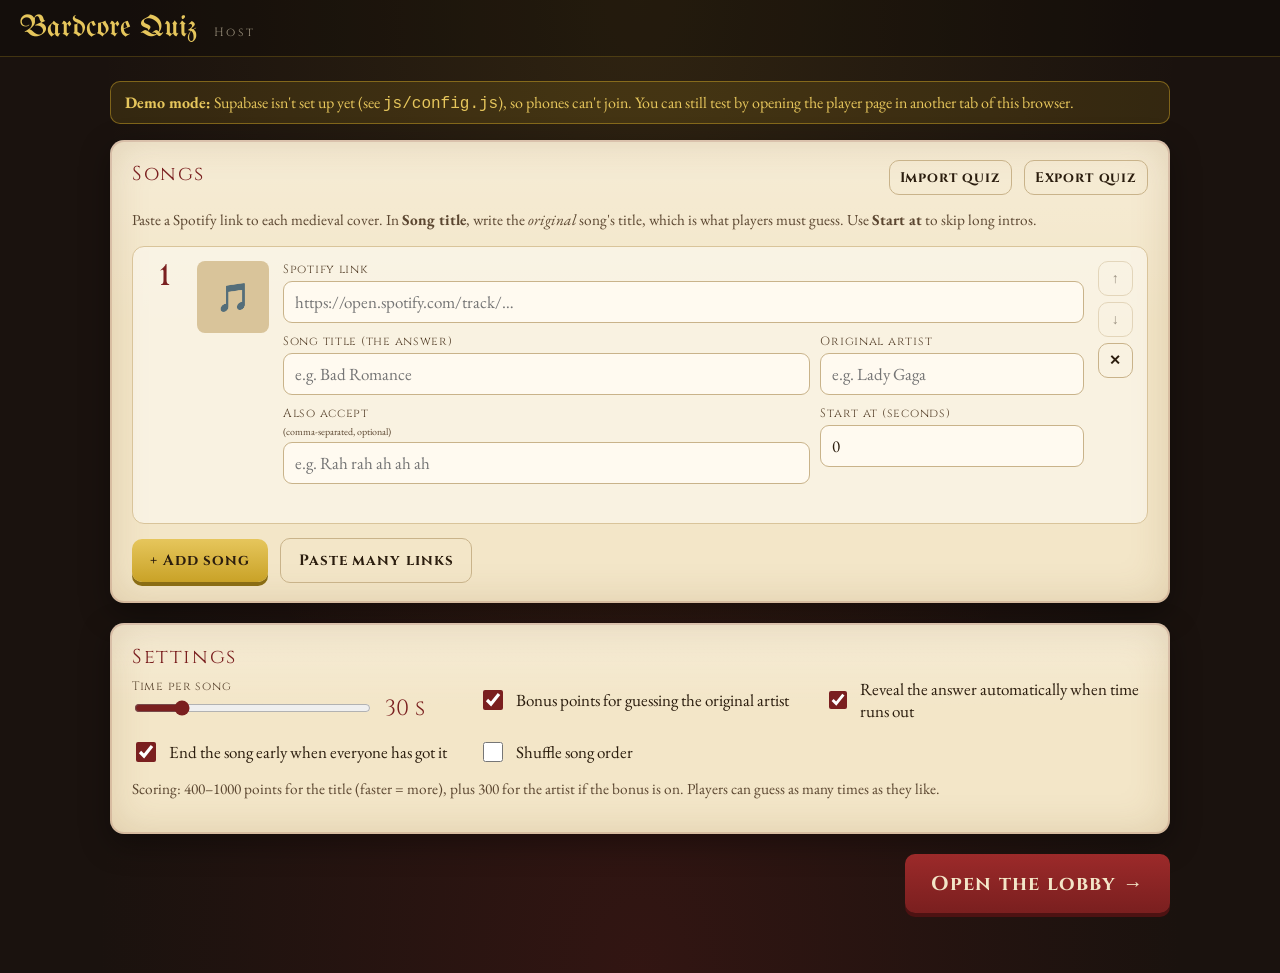
==== host.html @ a55542f0 "Bardcore Quiz: live music quiz with phone players Host screen plays Spotify embed clips, phones join" ====
<!DOCTYPE html>
<html lang="en">
<head>
  <meta charset="utf-8">
  <meta name="viewport" content="width=device-width, initial-scale=1">
  <title>Bardcore Quiz · Host</title>
  <link rel="icon" href="data:image/svg+xml,<svg xmlns='http://www.w3.org/2000/svg' viewBox='0 0 100 100'><text y='.9em' font-size='90'>🪕</text></svg>">
  <link rel="stylesheet" href="css/style.css">
</head>
<body>
  <header class="topbar">
    <div class="brand">Bardcore Quiz <small>Host</small></div>
    <div class="row" id="top-right"></div>
  </header>

  <!-- ───────── SETUP ───────── -->
  <main class="wrap" data-screen="setup">
    <div id="demo-banner" class="banner" hidden>
      <b>Demo mode:</b> Supabase isn't set up yet (see <code>js/config.js</code>), so phones can't join.
      You can still test by opening the player page in another tab of this browser.
    </div>
    <div id="resume-banner" class="banner" hidden></div>

    <section class="card">
      <div class="row spread">
        <h2>Songs</h2>
        <div class="row">
          <button class="ghost icon" id="btn-import">Import quiz</button>
          <button class="ghost icon" id="btn-export">Export quiz</button>
          <input type="file" id="file-import" accept="application/json,.json" hidden>
        </div>
      </div>
      <p class="muted small">Paste a Spotify link to each medieval cover. In <b>Song title</b>, write the <i>original</i> song's title, which is what players must guess. Use <b>Start at</b> to skip long intros.</p>
      <div class="song-list" id="song-list"></div>
      <div class="row" style="margin-top:14px">
        <button class="gold" id="btn-add">+ Add song</button>
        <button class="ghost" id="btn-bulk-toggle">Paste many links</button>
      </div>
      <div id="bulk" hidden style="margin-top:12px">
        <label>One Spotify link per line<textarea id="bulk-text" rows="5" placeholder="https://open.spotify.com/track/...&#10;https://open.spotify.com/track/..."></textarea></label>
        <div class="row" style="margin-top:8px"><button class="gold" id="btn-bulk-add">Add these links</button></div>
      </div>
    </section>

    <section class="card">
      <h2>Settings</h2>
      <div class="settings-grid">
        <div>
          <label for="set-duration">Time per song</label>
          <div class="row" style="flex-wrap:nowrap">
            <input type="range" id="set-duration" min="10" max="120" step="5">
            <span class="duration-val" id="duration-val"></span>
          </div>
        </div>
        <label class="check"><input type="checkbox" id="set-artist"> Bonus points for guessing the original artist</label>
        <label class="check"><input type="checkbox" id="set-autoreveal"> Reveal the answer automatically when time runs out</label>
        <label class="check"><input type="checkbox" id="set-early"> End the song early when everyone has got it</label>
        <label class="check"><input type="checkbox" id="set-shuffle"> Shuffle song order</label>
      </div>
      <p class="muted small" style="margin-top:14px">Scoring: 400–1000 points for the title (faster = more), plus 300 for the artist if the bonus is on. Players can guess as many times as they like.</p>
    </section>

    <div id="setup-errors" class="banner warn" hidden></div>
    <div class="row" style="justify-content:flex-end">
      <button class="primary big" id="btn-open-lobby">Open the lobby →</button>
    </div>
  </main>

  <!-- ───────── LOBBY ───────── -->
  <main class="wrap" data-screen="lobby" hidden>
    <div class="lobby">
      <div>
        <div class="join-how">On your phone, go to<br><span class="join-url" id="join-url"></span><br>and enter the code</div>
        <div class="room-code" id="room-code">····</div>
        <div class="row" style="margin-top:22px">
          <span class="caps" id="player-count">Waiting for players…</span>
        </div>
        <div class="players" id="lobby-players"></div>
        <p class="muted small" id="kick-hint" hidden>Click a name to remove that player.</p>
      </div>
      <div class="center"><div class="qr" id="qr"></div></div>
    </div>
    <div class="row" style="justify-content:space-between;margin-top:30px">
      <button class="ghost" id="btn-back-setup">← Back to setup</button>
      <button class="primary big" id="btn-start">Start the quiz ⚔</button>
    </div>
  </main>

  <!-- ───────── QUESTION ───────── -->
  <main class="wrap stage" data-screen="question" hidden>
    <div class="q-label" id="q-label">SONG 1 OF 10</div>
    <div class="q-title">Name that tune!</div>
    <div class="timer" id="timer">30</div>
    <div class="bar"><div id="timer-bar"></div></div>
    <div class="answered" id="answered">0 of 0 have it</div>
    <div class="players" id="q-players" style="justify-content:center"></div>
    <div class="player-box" id="player-box">
      <div class="cover"><span><span class="eq"><i></i><i></i><i></i><i></i></span>Mystery song</span></div>
      <div id="spotify-embed"></div>
    </div>
    <div id="play-hint" class="banner warn" style="max-width:560px;margin:12px auto 0" hidden>
      Your browser blocked autoplay. Press ▶ in the Spotify player once, and it'll work from then on.
    </div>
    <div class="controls">
      <button class="ghost" id="btn-replay">↺ Replay clip</button>
      <button class="ghost" id="btn-pause">❚❚ Pause music</button>
      <button class="ghost" id="btn-plus">+10 s</button>
      <button class="ghost" id="btn-peek">Show player</button>
      <button class="gold big" id="btn-reveal">Reveal answer →</button>
    </div>
  </main>

  <!-- ───────── REVEAL ───────── -->
  <main class="wrap" data-screen="reveal" hidden>
    <div class="reveal-head">
      <img id="rv-thumb" alt="" hidden>
      <div class="center">
        <div class="it-was">IT WAS…</div>
        <div class="answer-title" id="rv-title"></div>
        <div class="answer-artist" id="rv-artist"></div>
        <div class="cover-line" id="rv-cover"></div>
      </div>
    </div>
    <div class="grid-2">
      <section class="card">
        <h2>This round</h2>
        <ul class="list" id="rv-round"></ul>
      </section>
      <section class="card">
        <h2>Leaderboard</h2>
        <ul class="list" id="rv-board"></ul>
      </section>
    </div>
    <div class="row" style="justify-content:space-between">
      <button class="ghost" id="btn-pause-2">❚❚ Pause music</button>
      <button class="primary big" id="btn-next">Next song →</button>
    </div>
  </main>

  <!-- ───────── FINAL ───────── -->
  <main class="wrap center" data-screen="final" hidden>
    <div class="q-title" style="margin-top:10px">Hail the champions!</div>
    <div class="podium" id="podium"></div>
    <section class="card" style="max-width:640px;margin:0 auto 20px;text-align:left">
      <h2>Final standings</h2>
      <ul class="list" id="final-board"></ul>
    </section>
    <button class="ghost" id="btn-new-game">New game</button>
  </main>

  <script type="module" src="js/host.js"></script>
</body>
</html>
---- css/style.css ----
@import url('https://fonts.googleapis.com/css2?family=UnifrakturMaguntia&family=Cinzel:wght@500;700&family=EB+Garamond:ital,wght@0,400;0,600;1,400&display=swap');

:root {
  --night: #1a120e;
  --night-2: #261a14;
  --parchment: #f3e6c8;
  --parchment-2: #e8d6ad;
  --ink: #2b1d0e;
  --ink-soft: #5b4630;
  --wine: #7a1f1f;
  --wine-2: #9c2a2a;
  --gold: #c9a227;
  --gold-soft: #e6c65c;
  --moss: #3f6b3a;
  --moss-2: #4f8a48;
  --ember: #d9682b;
  --radius: 14px;
  --shadow: 0 10px 30px rgba(0, 0, 0, .35);
  --blackletter: 'UnifrakturMaguntia', 'Cinzel', serif;
  --caps: 'Cinzel', Georgia, serif;
  --body: 'EB Garamond', Georgia, serif;
}

* { box-sizing: border-box; }
html, body { margin: 0; }
body {
  font-family: var(--body);
  font-size: 18px;
  color: var(--parchment);
  background:
    radial-gradient(ellipse at top, rgba(201, 162, 39, .12), transparent 60%),
    radial-gradient(ellipse at bottom, rgba(122, 31, 31, .25), transparent 60%),
    var(--night);
  min-height: 100vh;
  min-height: 100dvh;
}
[hidden] { display: none !important; }

h1, h2, h3 { margin: 0 0 .4em; font-weight: 400; }
.blackletter { font-family: var(--blackletter); letter-spacing: .5px; }
.caps { font-family: var(--caps); letter-spacing: .08em; text-transform: uppercase; }
.muted { opacity: .7; }
.small { font-size: .85em; }
.center { text-align: center; }
a { color: var(--gold-soft); }

/* ── Layout ───────────────────────────────── */
.wrap { max-width: 1100px; margin: 0 auto; padding: 24px 20px 60px; }
.narrow-wrap { max-width: 480px; margin: 0 auto; padding: 20px 16px 40px; }
.row { display: flex; gap: 12px; align-items: center; flex-wrap: wrap; }
.spread { justify-content: space-between; }
.grid-2 { display: grid; grid-template-columns: 1fr 1fr; gap: 20px; }
@media (max-width: 800px) { .grid-2 { grid-template-columns: 1fr; } }

.topbar {
  display: flex; align-items: center; justify-content: space-between; gap: 16px;
  padding: 12px 20px; border-bottom: 1px solid rgba(201, 162, 39, .25);
  background: rgba(0, 0, 0, .25);
}
.brand { font-family: var(--blackletter); font-size: 30px; color: var(--gold-soft); }
.brand small { font-family: var(--caps); font-size: 12px; letter-spacing: .2em; color: var(--parchment); opacity: .6; margin-left: 8px; }

/* ── Cards (parchment) ───────────────────── */
.card {
  background:
    linear-gradient(180deg, rgba(255, 255, 255, .25), transparent 40%),
    var(--parchment);
  color: var(--ink);
  border-radius: var(--radius);
  padding: 20px 22px;
  box-shadow: var(--shadow), inset 0 0 0 2px rgba(122, 31, 31, .15), inset 0 0 40px rgba(122, 80, 20, .18);
  margin-bottom: 20px;
}
.card h2 { font-family: var(--caps); font-size: 20px; letter-spacing: .08em; color: var(--wine); }
.card .muted { color: var(--ink-soft); opacity: 1; }

.banner {
  background: rgba(201, 162, 39, .15); border: 1px solid rgba(201, 162, 39, .5);
  color: var(--gold-soft); padding: 10px 14px; border-radius: 10px; margin-bottom: 16px; font-size: 16px;
}
.banner.warn { background: rgba(217, 104, 43, .15); border-color: var(--ember); color: #ffc9a6; }
.card .banner { color: var(--ink); background: rgba(201, 162, 39, .2); }

/* ── Forms ────────────────────────────────── */
label { display: flex; flex-direction: column; gap: 4px; font-family: var(--caps); font-size: 12px; letter-spacing: .06em; color: var(--ink-soft); }
label small { font-family: var(--body); text-transform: none; letter-spacing: 0; }
input, textarea, select {
  font-family: var(--body); font-size: 17px; color: var(--ink);
  background: #fffaf0; border: 1.5px solid #c9b38a; border-radius: 9px; padding: 9px 11px; width: 100%;
}
input:focus, textarea:focus { outline: none; border-color: var(--wine); box-shadow: 0 0 0 3px rgba(122, 31, 31, .15); }
input.bad { border-color: var(--ember); background: #fff1e6; }
input[type=checkbox] { width: 20px; height: 20px; accent-color: var(--wine); }
input[type=range] { padding: 0; accent-color: var(--wine); background: none; border: 0; }
.check { flex-direction: row; align-items: center; gap: 10px; font-family: var(--body); font-size: 17px; letter-spacing: 0; color: var(--ink); text-transform: none; cursor: pointer; }

/* ── Buttons ─────────────────────────────── */
button, .btn {
  font-family: var(--caps); font-weight: 700; letter-spacing: .06em; font-size: 15px;
  border: 0; border-radius: 10px; padding: 11px 18px; cursor: pointer;
  background: var(--parchment-2); color: var(--ink); text-decoration: none; display: inline-flex; align-items: center; gap: 8px; justify-content: center;
  transition: transform .08s ease, filter .15s ease;
}
button:hover:not(:disabled), .btn:hover { filter: brightness(1.06); }
button:active:not(:disabled) { transform: translateY(1px); }
button:disabled { opacity: .45; cursor: not-allowed; }
.primary { background: linear-gradient(180deg, var(--wine-2), var(--wine)); color: var(--parchment); box-shadow: 0 4px 0 #4d1212; }
.gold { background: linear-gradient(180deg, var(--gold-soft), var(--gold)); color: var(--ink); box-shadow: 0 4px 0 #8a6d14; }
.ghost { background: transparent; color: var(--parchment); border: 1.5px solid rgba(243, 230, 200, .35); }
.card .ghost { color: var(--ink); border-color: #c9b38a; }
.big { font-size: 20px; padding: 16px 26px; }
.icon { padding: 7px 10px; font-size: 14px; }

/* ── Setup: song rows ─────────────────────── */
.song-list { display: flex; flex-direction: column; gap: 12px; }
.song-row {
  display: grid; grid-template-columns: 36px 72px 1fr auto; gap: 14px; align-items: start;
  padding: 14px; border-radius: 12px; background: rgba(255, 255, 255, .45); border: 1px solid #d9c49a;
}
.song-row.invalid { border-color: var(--ember); }
.song-row .num { font-family: var(--blackletter); font-size: 30px; color: var(--wine); text-align: center; }
.song-row .thumb { width: 72px; height: 72px; border-radius: 8px; background: #d9c49a center/cover no-repeat; display: grid; place-items: center; font-size: 28px; }
.song-row .fields { display: grid; grid-template-columns: 2fr 1fr; gap: 10px; }
.song-row .fields .wide { grid-column: 1 / -1; }
.song-row .cover-name { grid-column: 1 / -1; font-size: 15px; color: var(--ink-soft); font-style: italic; min-height: 1em; }
.song-row .row-btns { display: flex; flex-direction: column; gap: 6px; }
@media (max-width: 700px) {
  .song-row { grid-template-columns: 1fr; }
  .song-row .num, .song-row .thumb { display: none; }
  .song-row .fields { grid-template-columns: 1fr; }
  .song-row .row-btns { flex-direction: row; }
}
.settings-grid { display: grid; grid-template-columns: repeat(auto-fit, minmax(240px, 1fr)); gap: 16px 24px; align-items: center; }
.duration-val { font-family: var(--caps); font-size: 22px; color: var(--wine); min-width: 70px; }

/* ── Lobby ───────────────────────────────── */
.lobby { display: grid; grid-template-columns: 1.2fr 1fr; gap: 28px; align-items: center; margin-top: 10px; }
@media (max-width: 900px) { .lobby { grid-template-columns: 1fr; } }
.join-how { font-size: 26px; line-height: 1.4; }
.join-url { font-family: var(--caps); color: var(--gold-soft); word-break: break-all; }
.room-code {
  font-family: var(--caps); font-weight: 700; font-size: clamp(64px, 11vw, 150px); letter-spacing: .15em;
  color: var(--gold-soft); text-shadow: 0 4px 0 #5a430b, 0 10px 30px rgba(0, 0, 0, .5); line-height: 1;
}
.qr { background: var(--parchment); padding: 14px; border-radius: 14px; width: min(320px, 80vw); box-shadow: var(--shadow); }
.qr img { width: 100%; display: block; }
.players { display: flex; flex-wrap: wrap; gap: 10px; margin-top: 14px; }
.chip {
  font-family: var(--caps); font-size: 16px; padding: 8px 14px; border-radius: 999px;
  background: rgba(243, 230, 200, .12); border: 1px solid rgba(243, 230, 200, .3); color: var(--parchment);
  animation: pop .35s ease both;
}
.chip.removable { cursor: pointer; }
.chip.removable:hover { text-decoration: line-through; border-color: var(--ember); }
.chip.solved { background: var(--moss); border-color: var(--moss-2); }
.chip .star { color: var(--gold-soft); margin-left: 4px; }
@keyframes pop { from { transform: scale(.6); opacity: 0; } to { transform: scale(1); opacity: 1; } }

/* ── Question (host) ─────────────────────── */
.stage { text-align: center; padding-top: 10px; }
.q-label { font-family: var(--caps); letter-spacing: .25em; color: var(--gold-soft); font-size: 18px; }
.q-title { font-family: var(--blackletter); font-size: clamp(40px, min(7vw, 10vh), 90px); color: var(--parchment); margin: 4px 0 10px; }
.stage .bar { margin: 12px auto; }
.timer { font-family: var(--caps); font-weight: 700; font-size: clamp(60px, min(14vw, 17vh), 170px); line-height: 1; color: var(--parchment); }
.timer.up { font-size: clamp(48px, min(9vw, 12vh), 110px); padding: .2em 0; color: var(--gold-soft); }
.timer.low { color: var(--ember); animation: pulse 1s infinite; }
@keyframes pulse { 50% { transform: scale(1.06); } }
.bar { height: 14px; border-radius: 999px; background: rgba(243, 230, 200, .15); overflow: hidden; margin: 18px auto; max-width: 760px; }
.bar > div { height: 100%; background: linear-gradient(90deg, var(--gold), var(--ember)); width: 100%; transition: width .25s linear; }
.answered { font-family: var(--caps); font-size: 22px; margin: 6px 0 4px; }
.controls { display: flex; gap: 10px; justify-content: center; flex-wrap: wrap; margin-top: 18px; }

.player-box { position: relative; max-width: 560px; margin: 16px auto 0; border-radius: 12px; overflow: hidden; min-height: 152px; }
.player-box .cover {
  position: absolute; inset: 0; z-index: 2; display: grid; place-items: center;
  background: repeating-linear-gradient(45deg, #2a1c14, #2a1c14 12px, #31211a 12px, #31211a 24px);
  border: 1.5px solid rgba(201, 162, 39, .4); border-radius: 12px; font-family: var(--caps); letter-spacing: .1em; color: var(--gold-soft);
}
.player-box.peek .cover { display: none; }
.eq { display: inline-flex; gap: 4px; height: 26px; align-items: flex-end; margin-right: 10px; vertical-align: middle; }
.eq i { width: 5px; background: var(--gold-soft); border-radius: 2px; height: 6px; }
.playing .eq i { animation: eq 0.9s infinite ease-in-out; }
.eq i:nth-child(2) { animation-delay: .2s !important; }
.eq i:nth-child(3) { animation-delay: .4s !important; }
.eq i:nth-child(4) { animation-delay: .1s !important; }
@keyframes eq { 0%, 100% { height: 6px; } 50% { height: 26px; } }

/* ── Reveal ──────────────────────────────── */
.reveal-head { display: flex; gap: 24px; align-items: center; justify-content: center; margin: 10px 0 26px; flex-wrap: wrap; }
.reveal-head img { width: 150px; height: 150px; border-radius: 12px; box-shadow: var(--shadow); object-fit: cover; }
.it-was { font-family: var(--caps); letter-spacing: .25em; color: var(--gold-soft); }
.answer-title { font-family: var(--blackletter); font-size: clamp(44px, 6.5vw, 84px); line-height: 1.05; animation: rise .6s ease both; }
.answer-artist { font-family: var(--caps); font-size: 24px; letter-spacing: .08em; }
.cover-line { font-style: italic; opacity: .75; margin-top: 4px; }
@keyframes rise { from { transform: translateY(20px); opacity: 0; } to { transform: none; opacity: 1; } }

.list { list-style: none; margin: 0; padding: 0; }
.list li { display: flex; align-items: center; gap: 12px; padding: 9px 4px; border-bottom: 1px dashed #c9b38a; font-size: 19px; }
.list li:last-child { border-bottom: 0; }
.list .rank { font-family: var(--caps); font-weight: 700; width: 34px; color: var(--wine); }
.list .name { flex: 1; font-weight: 600; }
.list .pts { font-family: var(--caps); font-weight: 700; }
.list .delta { font-family: var(--caps); font-size: 14px; color: var(--moss); min-width: 64px; text-align: right; }
.list .move { font-size: 13px; width: 34px; text-align: center; }
.move.up { color: var(--moss); } .move.down { color: var(--wine); }
.list li { animation: rise .4s ease both; }

/* ── Final ───────────────────────────────── */
.podium { display: flex; justify-content: center; align-items: flex-end; gap: 16px; margin: 30px 0; }
.podium .step { width: min(220px, 28vw); text-align: center; }
.podium .block {
  border-radius: 12px 12px 0 0; display: grid; place-items: center; font-family: var(--blackletter); font-size: 64px; color: var(--ink);
  box-shadow: var(--shadow); animation: grow .9s cubic-bezier(.2, .9, .3, 1.2) both;
}
.podium .p1 .block { height: 220px; background: linear-gradient(180deg, var(--gold-soft), var(--gold)); animation-delay: .9s; }
.podium .p2 .block { height: 160px; background: linear-gradient(180deg, #e4e4e4, #a9a9a9); animation-delay: .5s; }
.podium .p3 .block { height: 120px; background: linear-gradient(180deg, #e0a070, #a86a3d); animation-delay: .1s; }
.podium .who { font-family: var(--caps); font-size: 22px; font-weight: 700; margin-bottom: 4px; }
.podium .score { opacity: .8; margin-bottom: 10px; }
@keyframes grow { from { transform: scaleY(0); transform-origin: bottom; } to { transform: scaleY(1); transform-origin: bottom; } }

/* ── Phone (player) ──────────────────────── */
.phone-head { text-align: center; padding: 22px 0 6px; }
.phone-head .brand { font-size: 38px; }
.code-input { font-family: var(--caps); font-size: 34px; text-align: center; letter-spacing: .3em; text-transform: uppercase; }
.guess-input { font-size: 22px; padding: 14px; }
.guess-form { display: flex; gap: 8px; }
.guess-form button { flex: none; }
.feedback { min-height: 30px; margin-top: 10px; font-size: 20px; font-weight: 600; text-align: center; }
.feedback.correct { color: var(--moss); }
.feedback.close { color: var(--ember); }
.feedback.wrong { color: var(--wine); }
.shake { animation: shake .35s; }
@keyframes shake { 20%, 60% { transform: translateX(-6px); } 40%, 80% { transform: translateX(6px); } }
.solved-box { background: var(--moss); color: #fff; border-radius: 12px; padding: 16px; text-align: center; font-size: 20px; animation: pop .35s ease both; }
.solved-box b { font-family: var(--caps); }
.phone-timer { font-family: var(--caps); font-size: 44px; font-weight: 700; text-align: center; }
.phone-timer.low { color: var(--ember); }
.tries { margin-top: 10px; display: flex; flex-wrap: wrap; gap: 6px; justify-content: center; }
.tries span { font-size: 14px; padding: 3px 9px; border-radius: 99px; background: rgba(43, 29, 14, .08); text-decoration: line-through; color: var(--ink-soft); }
.tries span.close { text-decoration: none; background: rgba(217, 104, 43, .15); color: #8a3b10; }
.my-rank { font-family: var(--blackletter); font-size: 96px; line-height: 1; color: var(--gold-soft); text-align: center; }
.status-dot { width: 10px; height: 10px; border-radius: 50%; display: inline-block; background: var(--moss-2); margin-right: 6px; }
.status-dot.off { background: var(--ember); }
.footer-link { text-align: center; margin-top: 30px; font-size: 15px; opacity: .6; }
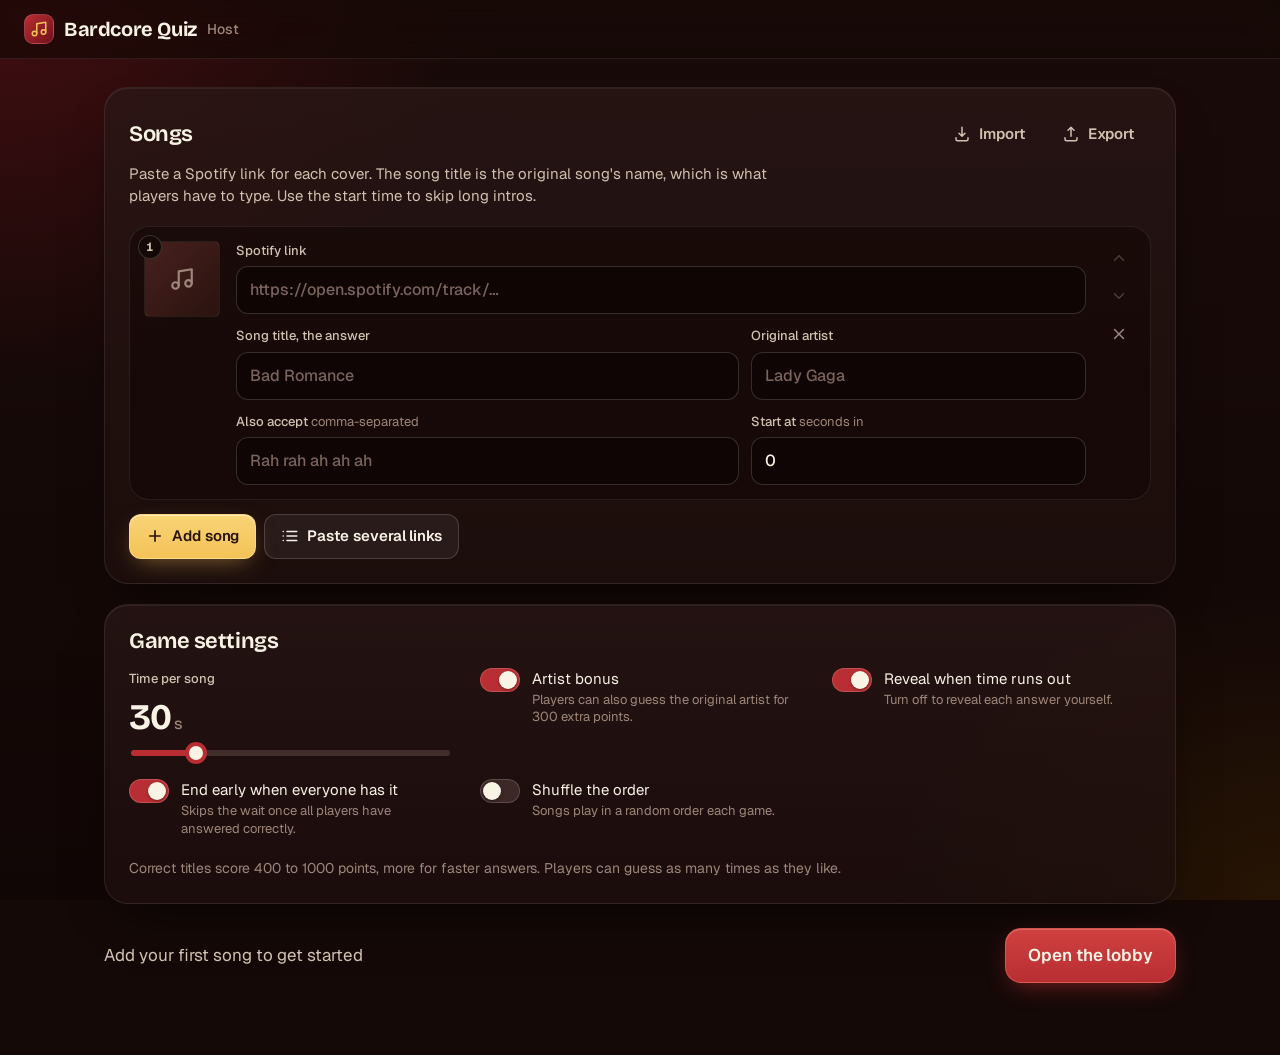
==== commit 1eafaabe: "Redesign: heraldic OKLCH palette, fluted-glass thermal timer, modern type; fix /host URL - Bricolage" ====
--- a/host.html
+++ b/host.html
@@ -3,149 +3,190 @@
 <head>
   <meta charset="utf-8">
   <meta name="viewport" content="width=device-width, initial-scale=1">
+  <meta name="theme-color" content="#1c120f">
   <title>Bardcore Quiz · Host</title>
-  <link rel="icon" href="data:image/svg+xml,<svg xmlns='http://www.w3.org/2000/svg' viewBox='0 0 100 100'><text y='.9em' font-size='90'>🪕</text></svg>">
+  <link rel="icon" href="data:image/svg+xml,<svg xmlns='http://www.w3.org/2000/svg' viewBox='0 0 32 32'><rect width='32' height='32' rx='9' fill='%238f2a2a'/><path d='M13 22V9l9-2v13' stroke='%23e9c46a' stroke-width='2.4' fill='none' stroke-linecap='round' stroke-linejoin='round'/><circle cx='10.5' cy='22' r='2.6' fill='%23e9c46a'/><circle cx='19.5' cy='20' r='2.6' fill='%23e9c46a'/></svg>">
+  <link rel="preconnect" href="https://fonts.googleapis.com">
+  <link rel="preconnect" href="https://fonts.gstatic.com" crossorigin>
   <link rel="stylesheet" href="css/style.css">
 </head>
 <body>
+  <svg width="0" height="0" style="position:absolute" aria-hidden="true">
+    <defs>
+      <symbol id="i-note" viewBox="0 0 24 24" fill="none" stroke="currentColor" stroke-width="2" stroke-linecap="round" stroke-linejoin="round"><path d="M9 18V5l12-2v13"/><circle cx="6" cy="18" r="3"/><circle cx="18" cy="16" r="3"/></symbol>
+      <symbol id="i-replay" viewBox="0 0 24 24" fill="none" stroke="currentColor" stroke-width="2" stroke-linecap="round" stroke-linejoin="round"><path d="M3 12a9 9 0 1 0 3-6.7L3 8"/><path d="M3 3v5h5"/></symbol>
+      <symbol id="i-pause" viewBox="0 0 24 24" fill="currentColor"><rect x="6" y="4.5" width="4" height="15" rx="1.2"/><rect x="14" y="4.5" width="4" height="15" rx="1.2"/></symbol>
+      <symbol id="i-play" viewBox="0 0 24 24" fill="currentColor"><path d="M7 4.8v14.4a1 1 0 0 0 1.5.86l11.6-7.2a1 1 0 0 0 0-1.72L8.5 3.94A1 1 0 0 0 7 4.8Z"/></symbol>
+      <symbol id="i-plus" viewBox="0 0 24 24" fill="none" stroke="currentColor" stroke-width="2" stroke-linecap="round"><circle cx="12" cy="13" r="8"/><path d="M12 9v4l2.5 2"/><path d="M9.5 2.5h5"/></symbol>
+      <symbol id="i-eye" viewBox="0 0 24 24" fill="none" stroke="currentColor" stroke-width="2" stroke-linecap="round" stroke-linejoin="round"><path d="M2 12s3.6-7 10-7 10 7 10 7-3.6 7-10 7S2 12 2 12Z"/><circle cx="12" cy="12" r="3"/></symbol>
+      <symbol id="i-eye-off" viewBox="0 0 24 24" fill="none" stroke="currentColor" stroke-width="2" stroke-linecap="round" stroke-linejoin="round"><path d="M10.7 5.1A10 10 0 0 1 12 5c6.4 0 10 7 10 7a17 17 0 0 1-2.2 3.1M6.6 6.6A17 17 0 0 0 2 12s3.6 7 10 7a9.7 9.7 0 0 0 5.4-1.6"/><path d="M2 2l20 20"/><path d="M9.9 9.9a3 3 0 0 0 4.2 4.2"/></symbol>
+      <symbol id="i-up" viewBox="0 0 24 24" fill="none" stroke="currentColor" stroke-width="2" stroke-linecap="round" stroke-linejoin="round"><path d="m18 15-6-6-6 6"/></symbol>
+      <symbol id="i-down" viewBox="0 0 24 24" fill="none" stroke="currentColor" stroke-width="2" stroke-linecap="round" stroke-linejoin="round"><path d="m6 9 6 6 6-6"/></symbol>
+      <symbol id="i-x" viewBox="0 0 24 24" fill="none" stroke="currentColor" stroke-width="2" stroke-linecap="round"><path d="M18 6 6 18M6 6l12 12"/></symbol>
+      <symbol id="i-in" viewBox="0 0 24 24" fill="none" stroke="currentColor" stroke-width="2" stroke-linecap="round" stroke-linejoin="round"><path d="M12 3v12m0 0-4-4m4 4 4-4"/><path d="M4 17v2a2 2 0 0 0 2 2h12a2 2 0 0 0 2-2v-2"/></symbol>
+      <symbol id="i-out" viewBox="0 0 24 24" fill="none" stroke="currentColor" stroke-width="2" stroke-linecap="round" stroke-linejoin="round"><path d="M12 15V3m0 0L8 7m4-4 4 4"/><path d="M4 17v2a2 2 0 0 0 2 2h12a2 2 0 0 0 2-2v-2"/></symbol>
+      <symbol id="i-add" viewBox="0 0 24 24" fill="none" stroke="currentColor" stroke-width="2.2" stroke-linecap="round"><path d="M12 5v14M5 12h14"/></symbol>
+      <symbol id="i-list" viewBox="0 0 24 24" fill="none" stroke="currentColor" stroke-width="2" stroke-linecap="round"><path d="M8 6h13M8 12h13M8 18h13M3 6h.01M3 12h.01M3 18h.01"/></symbol>
+    </defs>
+  </svg>
+
   <header class="topbar">
-    <div class="brand">Bardcore Quiz <small>Host</small></div>
-    <div class="row" id="top-right"></div>
+    <div class="brand">
+      <span class="brand-mark"><svg><use href="#i-note"/></svg></span>
+      Bardcore Quiz <span class="role">Host</span>
+    </div>
+    <div id="top-right"></div>
   </header>
 
   <!-- ───────── SETUP ───────── -->
   <main class="wrap" data-screen="setup">
-    <div id="demo-banner" class="banner" hidden>
-      <b>Demo mode:</b> Supabase isn't set up yet (see <code>js/config.js</code>), so phones can't join.
-      You can still test by opening the player page in another tab of this browser.
+    <div id="demo-banner" class="notice" hidden>
+      <span><b>Demo mode.</b> Supabase isn't connected (see <code>js/config.js</code>), so phones can't join. Test it by opening the player page in another tab.</span>
     </div>
-    <div id="resume-banner" class="banner" hidden></div>
+    <div id="resume-banner" class="notice" hidden></div>
 
-    <section class="card">
-      <div class="row spread">
+    <section class="panel">
+      <div class="panel-head">
         <h2>Songs</h2>
-        <div class="row">
-          <button class="ghost icon" id="btn-import">Import quiz</button>
-          <button class="ghost icon" id="btn-export">Export quiz</button>
+        <div class="row" style="gap:4px">
+          <button class="btn-quiet" id="btn-import"><svg><use href="#i-in"/></svg>Import</button>
+          <button class="btn-quiet" id="btn-export"><svg><use href="#i-out"/></svg>Export</button>
           <input type="file" id="file-import" accept="application/json,.json" hidden>
         </div>
       </div>
-      <p class="muted small">Paste a Spotify link to each medieval cover. In <b>Song title</b>, write the <i>original</i> song's title, which is what players must guess. Use <b>Start at</b> to skip long intros.</p>
+      <p class="lede">Paste a Spotify link for each cover. The song title is the original song's name, which is what players have to type. Use the start time to skip long intros.</p>
       <div class="song-list" id="song-list"></div>
-      <div class="row" style="margin-top:14px">
-        <button class="gold" id="btn-add">+ Add song</button>
-        <button class="ghost" id="btn-bulk-toggle">Paste many links</button>
+      <div class="row" style="margin-top:14px;gap:8px">
+        <button class="btn-gold" id="btn-add"><svg><use href="#i-add"/></svg>Add song</button>
+        <button id="btn-bulk-toggle"><svg><use href="#i-list"/></svg>Paste several links</button>
       </div>
-      <div id="bulk" hidden style="margin-top:12px">
-        <label>One Spotify link per line<textarea id="bulk-text" rows="5" placeholder="https://open.spotify.com/track/...&#10;https://open.spotify.com/track/..."></textarea></label>
-        <div class="row" style="margin-top:8px"><button class="gold" id="btn-bulk-add">Add these links</button></div>
+      <div id="bulk" hidden style="margin-top:14px">
+        <label class="field">One Spotify link per line<textarea id="bulk-text" rows="5" placeholder="https://open.spotify.com/track/…&#10;https://open.spotify.com/track/…"></textarea></label>
+        <div class="row" style="margin-top:10px"><button class="btn-gold" id="btn-bulk-add">Add these songs</button></div>
       </div>
     </section>
 
-    <section class="card">
-      <h2>Settings</h2>
+    <section class="panel">
+      <h2>Game settings</h2>
       <div class="settings-grid">
-        <div>
-          <label for="set-duration">Time per song</label>
-          <div class="row" style="flex-wrap:nowrap">
-            <input type="range" id="set-duration" min="10" max="120" step="5">
-            <span class="duration-val" id="duration-val"></span>
-          </div>
+        <div class="duration">
+          <label class="field" for="set-duration">Time per song</label>
+          <div class="val" id="duration-val">30<small>s</small></div>
+          <input type="range" id="set-duration" min="10" max="120" step="5" aria-label="Time per song in seconds">
         </div>
-        <label class="check"><input type="checkbox" id="set-artist"> Bonus points for guessing the original artist</label>
-        <label class="check"><input type="checkbox" id="set-autoreveal"> Reveal the answer automatically when time runs out</label>
-        <label class="check"><input type="checkbox" id="set-early"> End the song early when everyone has got it</label>
-        <label class="check"><input type="checkbox" id="set-shuffle"> Shuffle song order</label>
+        <label class="toggle"><input type="checkbox" id="set-artist"><span class="track"></span><span>Artist bonus<small>Players can also guess the original artist for 300 extra points.</small></span></label>
+        <label class="toggle"><input type="checkbox" id="set-autoreveal"><span class="track"></span><span>Reveal when time runs out<small>Turn off to reveal each answer yourself.</small></span></label>
+        <label class="toggle"><input type="checkbox" id="set-early"><span class="track"></span><span>End early when everyone has it<small>Skips the wait once all players have answered correctly.</small></span></label>
+        <label class="toggle"><input type="checkbox" id="set-shuffle"><span class="track"></span><span>Shuffle the order<small>Songs play in a random order each game.</small></span></label>
       </div>
-      <p class="muted small" style="margin-top:14px">Scoring: 400–1000 points for the title (faster = more), plus 300 for the artist if the bonus is on. Players can guess as many times as they like.</p>
+      <p class="faint small" style="margin-top:20px">Correct titles score 400 to 1000 points, more for faster answers. Players can guess as many times as they like.</p>
     </section>
 
-    <div id="setup-errors" class="banner warn" hidden></div>
-    <div class="row" style="justify-content:flex-end">
-      <button class="primary big" id="btn-open-lobby">Open the lobby →</button>
+    <div id="setup-errors" class="notice warn" hidden style="margin-top:20px"></div>
+    <div class="footer-bar">
+      <span class="muted" id="setup-summary"></span>
+      <button class="btn-primary btn-lg" id="btn-open-lobby">Open the lobby</button>
     </div>
   </main>
 
   <!-- ───────── LOBBY ───────── -->
   <main class="wrap" data-screen="lobby" hidden>
     <div class="lobby">
-      <div>
-        <div class="join-how">On your phone, go to<br><span class="join-url" id="join-url"></span><br>and enter the code</div>
-        <div class="room-code" id="room-code">····</div>
-        <div class="row" style="margin-top:22px">
-          <span class="caps" id="player-count">Waiting for players…</span>
-        </div>
-        <div class="players" id="lobby-players"></div>
-        <p class="muted small" id="kick-hint" hidden>Click a name to remove that player.</p>
+      <div class="fluted calm">
+        <p class="join-steps">Join on your phone at <span class="url" id="join-url"></span> with this code</p>
+        <div class="room-code" id="room-code" aria-live="polite">····</div>
       </div>
-      <div class="center"><div class="qr" id="qr"></div></div>
+      <div class="qr-card">
+        <div id="qr"></div>
+        <p>Or point your camera here</p>
+      </div>
     </div>
-    <div class="row" style="justify-content:space-between;margin-top:30px">
-      <button class="ghost" id="btn-back-setup">← Back to setup</button>
-      <button class="primary big" id="btn-start">Start the quiz ⚔</button>
+    <div class="roster-head">
+      <h2 id="player-count">Players</h2>
+      <span class="faint small" id="kick-hint" hidden>Click a name to remove that player</span>
+    </div>
+    <div class="players" id="lobby-players"></div>
+    <div class="footer-bar" style="margin-top:36px">
+      <button class="btn-quiet" id="btn-back-setup">Back to setup</button>
+      <button class="btn-primary btn-lg" id="btn-start">Start the quiz</button>
     </div>
   </main>
 
   <!-- ───────── QUESTION ───────── -->
   <main class="wrap stage" data-screen="question" hidden>
-    <div class="q-label" id="q-label">SONG 1 OF 10</div>
-    <div class="q-title">Name that tune!</div>
-    <div class="timer" id="timer">30</div>
-    <div class="bar"><div id="timer-bar"></div></div>
-    <div class="answered" id="answered">0 of 0 have it</div>
-    <div class="players" id="q-players" style="justify-content:center"></div>
+    <div class="stage-head">
+      <h1 id="q-label">Song 1 of 10</h1>
+      <div class="progress-dots" id="q-dots" aria-hidden="true"></div>
+    </div>
+    <div class="fluted thermo" id="thermo">
+      <div class="timer" id="timer" aria-live="off">30</div>
+      <div class="timer-track"><div id="timer-bar"></div></div>
+      <p class="found" id="answered"></p>
+    </div>
+    <div class="players" id="q-players"></div>
     <div class="player-box" id="player-box">
-      <div class="cover"><span><span class="eq"><i></i><i></i><i></i><i></i></span>Mystery song</span></div>
+      <div class="cover">
+        <span class="eq"><i></i><i></i><i></i><i></i></span>
+        <span>Mystery track<small>The Spotify player is hidden so the title stays secret.</small></span>
+      </div>
       <div id="spotify-embed"></div>
     </div>
-    <div id="play-hint" class="banner warn" style="max-width:560px;margin:12px auto 0" hidden>
-      Your browser blocked autoplay. Press ▶ in the Spotify player once, and it'll work from then on.
-    </div>
-    <div class="controls">
-      <button class="ghost" id="btn-replay">↺ Replay clip</button>
-      <button class="ghost" id="btn-pause">❚❚ Pause music</button>
-      <button class="ghost" id="btn-plus">+10 s</button>
-      <button class="ghost" id="btn-peek">Show player</button>
-      <button class="gold big" id="btn-reveal">Reveal answer →</button>
+    <div id="play-hint" class="notice warn" hidden style="margin:0">Your browser blocked autoplay. Press play in the Spotify player once and it'll start on its own from then on.</div>
+    <div class="dock">
+      <div class="tools">
+        <button id="btn-replay"><svg><use href="#i-replay"/></svg>Replay clip</button>
+        <button id="btn-pause" data-on="false">
+          <span class="swap"><svg><use href="#i-pause"/></svg><svg><use href="#i-play"/></svg></span>
+          <span class="swap-label"><span>Pause</span><span>Play</span></span>
+        </button>
+        <button id="btn-plus"><svg><use href="#i-plus"/></svg>Add 10 seconds</button>
+        <button id="btn-peek" data-on="false">
+          <span class="swap"><svg><use href="#i-eye"/></svg><svg><use href="#i-eye-off"/></svg></span>
+          <span class="swap-label"><span>Show player</span><span>Hide player</span></span>
+        </button>
+      </div>
+      <button class="btn-gold btn-lg" id="btn-reveal">Reveal answer</button>
     </div>
   </main>
 
   <!-- ───────── REVEAL ───────── -->
   <main class="wrap" data-screen="reveal" hidden>
-    <div class="reveal-head">
-      <img id="rv-thumb" alt="" hidden>
-      <div class="center">
-        <div class="it-was">IT WAS…</div>
+    <section class="fluted calm reveal-hero" id="reveal-hero">
+      <div id="rv-art"></div>
+      <div>
         <div class="answer-title" id="rv-title"></div>
         <div class="answer-artist" id="rv-artist"></div>
         <div class="cover-line" id="rv-cover"></div>
       </div>
-    </div>
+    </section>
     <div class="grid-2">
-      <section class="card">
+      <section class="panel">
         <h2>This round</h2>
         <ul class="list" id="rv-round"></ul>
       </section>
-      <section class="card">
+      <section class="panel" style="margin-top:0">
         <h2>Leaderboard</h2>
         <ul class="list" id="rv-board"></ul>
       </section>
     </div>
-    <div class="row" style="justify-content:space-between">
-      <button class="ghost" id="btn-pause-2">❚❚ Pause music</button>
-      <button class="primary big" id="btn-next">Next song →</button>
+    <div class="footer-bar">
+      <button id="btn-pause-2" data-on="false">
+        <span class="swap"><svg><use href="#i-pause"/></svg><svg><use href="#i-play"/></svg></span>
+        <span class="swap-label"><span>Pause music</span><span>Play music</span></span>
+      </button>
+      <button class="btn-primary btn-lg" id="btn-next">Next song</button>
     </div>
   </main>
 
   <!-- ───────── FINAL ───────── -->
-  <main class="wrap center" data-screen="final" hidden>
-    <div class="q-title" style="margin-top:10px">Hail the champions!</div>
+  <main class="wrap" data-screen="final" hidden>
+    <h1 class="final-title">Hail the champions</h1>
     <div class="podium" id="podium"></div>
-    <section class="card" style="max-width:640px;margin:0 auto 20px;text-align:left">
+    <section class="panel" style="max-width:640px;margin:0 auto">
       <h2>Final standings</h2>
       <ul class="list" id="final-board"></ul>
     </section>
-    <button class="ghost" id="btn-new-game">New game</button>
+    <div class="center" style="margin-top:24px"><button id="btn-new-game">Start a new game</button></div>
   </main>
 
   <script type="module" src="js/host.js"></script>
--- a/css/style.css
+++ b/css/style.css
@@ -1,245 +1,499 @@
-@import url('https://fonts.googleapis.com/css2?family=UnifrakturMaguntia&family=Cinzel:wght@500;700&family=EB+Garamond:ital,wght@0,400;0,600;1,400&display=swap');
-
+@import url('https://fonts.googleapis.com/css2?family=Bricolage+Grotesque:opsz,wdth,wght@12..96,75..100,200..800&family=Geist:wght@300..700&display=swap');
+
+/* ─────────────────────────────────────────────────────────────
+   Bardcore Quiz · tokens
+   Palette = heraldic tinctures in OKLCH:
+   sable (warm black), gules (wine red), or (gold), vert (green),
+   azure (blue), purpure (violet). Neutrals carry a little red
+   chroma so greys never go dead.
+   ───────────────────────────────────────────────────────────── */
 :root {
-  --night: #1a120e;
-  --night-2: #261a14;
-  --parchment: #f3e6c8;
-  --parchment-2: #e8d6ad;
-  --ink: #2b1d0e;
-  --ink-soft: #5b4630;
-  --wine: #7a1f1f;
-  --wine-2: #9c2a2a;
-  --gold: #c9a227;
-  --gold-soft: #e6c65c;
-  --moss: #3f6b3a;
-  --moss-2: #4f8a48;
-  --ember: #d9682b;
-  --radius: 14px;
-  --shadow: 0 10px 30px rgba(0, 0, 0, .35);
-  --blackletter: 'UnifrakturMaguntia', 'Cinzel', serif;
-  --caps: 'Cinzel', Georgia, serif;
-  --body: 'EB Garamond', Georgia, serif;
+  color-scheme: dark;
+
+  --sable:      oklch(0.155 0.022 28);
+  --sable-2:    oklch(0.195 0.028 26);
+  --sable-3:    oklch(0.24 0.032 24);
+  --gules:      oklch(0.52 0.175 24);
+  --gules-deep: oklch(0.36 0.13 22);
+  --or:         oklch(0.84 0.135 84);
+  --or-deep:    oklch(0.70 0.13 72);
+  --vert:       oklch(0.68 0.14 150);
+  --vert-deep:  oklch(0.46 0.10 152);
+  --azure:      oklch(0.60 0.13 252);
+  --purpure:    oklch(0.55 0.14 318);
+  --ember:      oklch(0.72 0.17 48);
+
+  --text:   oklch(0.965 0.018 85);
+  --text-2: oklch(0.82 0.03 70);
+  --text-3: oklch(0.64 0.035 50);
+
+  /* alpha borders blend into whatever sits underneath */
+  --line:        oklch(1 0 0 / 0.08);
+  --line-strong: oklch(1 0 0 / 0.16);
+  --glass-hi:    oklch(1 0 0 / 0.06);
+
+  /* concentric radii: inner = outer − padding */
+  --r-xl: 32px;
+  --r-lg: 24px;
+  --r-md: 16px;
+
+  --display: 'Bricolage Grotesque', 'Geist', system-ui, sans-serif;
+  --ui: 'Geist', system-ui, -apple-system, 'Segoe UI', sans-serif;
+
+  --ease-out: cubic-bezier(.2, .8, .2, 1);
+  --ease-spring: cubic-bezier(.3, 1.4, .5, 1);
 }
 
 * { box-sizing: border-box; }
 html, body { margin: 0; }
 body {
-  font-family: var(--body);
-  font-size: 18px;
-  color: var(--parchment);
-  background:
-    radial-gradient(ellipse at top, rgba(201, 162, 39, .12), transparent 60%),
-    radial-gradient(ellipse at bottom, rgba(122, 31, 31, .25), transparent 60%),
-    var(--night);
+  font-family: var(--ui);
+  font-size: 17px;
+  line-height: 1.5;
+  color: var(--text);
+  background: var(--sable);
   min-height: 100vh;
   min-height: 100dvh;
+  -webkit-font-smoothing: antialiased;
+}
+/* quiet ambient wash: wine top-left, gold low-right, tinted not grey */
+body::before {
+  content: ''; position: fixed; inset: 0; z-index: -1; pointer-events: none;
+  background:
+    radial-gradient(60vmax 50vmax at 0% 0%, oklch(0.36 0.13 22 / .45), transparent 60%),
+    radial-gradient(50vmax 40vmax at 100% 100%, oklch(0.55 0.12 70 / .16), transparent 60%),
+    linear-gradient(180deg in oklch, oklch(0.17 0.025 28), oklch(0.14 0.02 30));
 }
 [hidden] { display: none !important; }
-
-h1, h2, h3 { margin: 0 0 .4em; font-weight: 400; }
-.blackletter { font-family: var(--blackletter); letter-spacing: .5px; }
-.caps { font-family: var(--caps); letter-spacing: .08em; text-transform: uppercase; }
-.muted { opacity: .7; }
-.small { font-size: .85em; }
+::selection { background: oklch(0.84 0.135 84 / .35); }
+
+h1, h2, h3 { margin: 0; font-family: var(--display); font-weight: 650; letter-spacing: -0.02em; line-height: 1.1; }
+h2 { font-size: 22px; }
+p { margin: 0; }
+a { color: var(--or); text-underline-offset: 3px; }
+code { font-size: .9em; background: var(--glass-hi); padding: 1px 6px; border-radius: 6px; }
+.muted { color: var(--text-2); }
+.faint { color: var(--text-3); }
+.small { font-size: 14px; }
 .center { text-align: center; }
-a { color: var(--gold-soft); }
-
-/* ── Layout ───────────────────────────────── */
-.wrap { max-width: 1100px; margin: 0 auto; padding: 24px 20px 60px; }
-.narrow-wrap { max-width: 480px; margin: 0 auto; padding: 20px 16px 40px; }
+
+:focus-visible { outline: 2px solid var(--or); outline-offset: 3px; }
+
+/* ── layout ─────────────────────────────────────────── */
+.wrap { max-width: 1120px; margin: 0 auto; padding: 28px 24px 72px; }
+.phone { max-width: 460px; margin: 0 auto; padding: 16px 16px 40px; }
 .row { display: flex; gap: 12px; align-items: center; flex-wrap: wrap; }
-.spread { justify-content: space-between; }
 .grid-2 { display: grid; grid-template-columns: 1fr 1fr; gap: 20px; }
-@media (max-width: 800px) { .grid-2 { grid-template-columns: 1fr; } }
-
+@media (max-width: 820px) { .grid-2 { grid-template-columns: 1fr; } }
+
+/* ── top bar ────────────────────────────────────────── */
 .topbar {
+  position: sticky; top: 0; z-index: 10;
   display: flex; align-items: center; justify-content: space-between; gap: 16px;
-  padding: 12px 20px; border-bottom: 1px solid rgba(201, 162, 39, .25);
-  background: rgba(0, 0, 0, .25);
-}
-.brand { font-family: var(--blackletter); font-size: 30px; color: var(--gold-soft); }
-.brand small { font-family: var(--caps); font-size: 12px; letter-spacing: .2em; color: var(--parchment); opacity: .6; margin-left: 8px; }
-
-/* ── Cards (parchment) ───────────────────── */
-.card {
+  padding: 14px 24px;
+  background: oklch(0.155 0.022 28 / .7);
+  backdrop-filter: blur(16px) saturate(1.3);
+  -webkit-backdrop-filter: blur(16px) saturate(1.3);
+  border-bottom: 1px solid var(--line);
+}
+.brand { display: flex; align-items: center; gap: 10px; font-family: var(--display); font-weight: 700; font-size: 20px; letter-spacing: -0.02em; }
+.brand-mark {
+  width: 30px; height: 30px; border-radius: 9px; display: grid; place-items: center;
+  background: linear-gradient(135deg in oklch, var(--gules), var(--gules-deep));
+  border: 1px solid var(--line-strong);
+  color: var(--or);
+}
+.brand-mark svg { width: 18px; height: 18px; }
+.brand .role { font-family: var(--ui); font-weight: 500; font-size: 14px; color: var(--text-3); letter-spacing: 0; }
+.room-pill {
+  display: inline-flex; align-items: center; gap: 10px; padding: 5px 5px 5px 14px;
+  border-radius: 999px; border: 1px solid var(--line); background: var(--glass-hi); font-size: 14px; color: var(--text-2);
+}
+.room-pill b { font-family: var(--display); font-size: 17px; letter-spacing: .12em; color: var(--or); font-weight: 700; padding: 3px 10px 3px 12px; border-radius: 999px; background: oklch(0.84 0.135 84 / .1); }
+
+/* ── surfaces ───────────────────────────────────────── */
+.panel {
+  --r: var(--r-lg); --p: 24px;
+  border-radius: var(--r);
+  padding: var(--p);
+  background: linear-gradient(180deg in oklch, oklch(0.23 0.03 24 / .75), oklch(0.19 0.026 26 / .75));
+  border: 1px solid var(--line);
+  box-shadow: inset 0 1px 0 var(--glass-hi), 0 24px 48px -24px oklch(0.05 0.02 25 / .8);
+}
+.panel + .panel { margin-top: 20px; }
+.panel-head { display: flex; align-items: center; justify-content: space-between; gap: 12px; flex-wrap: wrap; margin-bottom: 6px; }
+.panel .lede { color: var(--text-2); max-width: 66ch; margin-bottom: 18px; font-size: 15px; }
+
+.notice {
+  border-radius: var(--r-md); padding: 12px 16px; margin-bottom: 18px; font-size: 15px;
+  border: 1px solid oklch(0.84 0.135 84 / .25); background: oklch(0.84 0.135 84 / .07); color: var(--text-2);
+  display: flex; gap: 12px; align-items: center; flex-wrap: wrap;
+}
+.notice b { color: var(--text); }
+.notice.warn { border-color: oklch(0.72 0.17 48 / .35); background: oklch(0.72 0.17 48 / .1); }
+.notice.error { border-color: oklch(0.52 0.175 24 / .5); background: oklch(0.52 0.175 24 / .14); color: var(--text); }
+
+/* ── fluted glass over a thermal gradient ───────────────
+   ::before = thermal field (moves cold → hot with --heat)
+   ::after  = vertical flutes that refract it              */
+@property --heat { syntax: '<number>'; inherits: true; initial-value: 0; }
+.fluted {
+  --r: var(--r-xl); --p: 28px;
+  position: relative; isolation: isolate; overflow: hidden;
+  border-radius: var(--r); padding: var(--p);
+  border: 1px solid var(--line-strong);
+  box-shadow: inset 0 1px 0 oklch(1 0 0 / .14), 0 40px 80px -40px oklch(0.05 0.02 25 / .9);
+  transition: --heat 1s linear;
+  --c1: color-mix(in oklch, var(--azure) calc((1 - var(--heat)) * 100%), var(--gules));
+  --c2: color-mix(in oklch, var(--vert) calc((1 - var(--heat)) * 100%), var(--ember));
+  --c3: color-mix(in oklch, var(--purpure) calc((1 - var(--heat)) * 100%), var(--or));
+}
+.fluted::before {
+  content: ''; position: absolute; inset: -30%; z-index: -2;
   background:
-    linear-gradient(180deg, rgba(255, 255, 255, .25), transparent 40%),
-    var(--parchment);
-  color: var(--ink);
-  border-radius: var(--radius);
-  padding: 20px 22px;
-  box-shadow: var(--shadow), inset 0 0 0 2px rgba(122, 31, 31, .15), inset 0 0 40px rgba(122, 80, 20, .18);
-  margin-bottom: 20px;
-}
-.card h2 { font-family: var(--caps); font-size: 20px; letter-spacing: .08em; color: var(--wine); }
-.card .muted { color: var(--ink-soft); opacity: 1; }
-
-.banner {
-  background: rgba(201, 162, 39, .15); border: 1px solid rgba(201, 162, 39, .5);
-  color: var(--gold-soft); padding: 10px 14px; border-radius: 10px; margin-bottom: 16px; font-size: 16px;
-}
-.banner.warn { background: rgba(217, 104, 43, .15); border-color: var(--ember); color: #ffc9a6; }
-.card .banner { color: var(--ink); background: rgba(201, 162, 39, .2); }
-
-/* ── Forms ────────────────────────────────── */
-label { display: flex; flex-direction: column; gap: 4px; font-family: var(--caps); font-size: 12px; letter-spacing: .06em; color: var(--ink-soft); }
-label small { font-family: var(--body); text-transform: none; letter-spacing: 0; }
-input, textarea, select {
-  font-family: var(--body); font-size: 17px; color: var(--ink);
-  background: #fffaf0; border: 1.5px solid #c9b38a; border-radius: 9px; padding: 9px 11px; width: 100%;
-}
-input:focus, textarea:focus { outline: none; border-color: var(--wine); box-shadow: 0 0 0 3px rgba(122, 31, 31, .15); }
-input.bad { border-color: var(--ember); background: #fff1e6; }
-input[type=checkbox] { width: 20px; height: 20px; accent-color: var(--wine); }
-input[type=range] { padding: 0; accent-color: var(--wine); background: none; border: 0; }
-.check { flex-direction: row; align-items: center; gap: 10px; font-family: var(--body); font-size: 17px; letter-spacing: 0; color: var(--ink); text-transform: none; cursor: pointer; }
-
-/* ── Buttons ─────────────────────────────── */
+    radial-gradient(34% 46% at 30% 42% in oklch, var(--c1), transparent 72%),
+    radial-gradient(32% 44% at 70% 56% in oklch, var(--c2), transparent 72%),
+    radial-gradient(26% 34% at 50% 80% in oklch, var(--c3), transparent 72%),
+    radial-gradient(40% 40% at 60% 14% in oklch, oklch(0.32 0.09 24), transparent 72%),
+    var(--sable-2);
+  filter: blur(34px) saturate(1.1);
+}
+.fluted::after {
+  content: ''; position: absolute; inset: 0; z-index: -1; pointer-events: none;
+  background:
+    repeating-linear-gradient(90deg,
+      oklch(1 0 0 / 0) 0px,
+      oklch(1 0 0 / .10) 5px,
+      oklch(1 0 0 / .02) 11px,
+      oklch(0.1 0.02 25 / .24) 19px,
+      oklch(1 0 0 / 0) 22px),
+    linear-gradient(180deg in oklch, oklch(1 0 0 / .08), transparent 40%, oklch(0.1 0.02 25 / .3));
+  backdrop-filter: blur(6px);
+  -webkit-backdrop-filter: blur(6px);
+}
+.fluted.calm { --heat: 0.12; }
+.fluted > * { position: relative; }
+
+/* ── forms ──────────────────────────────────────────── */
+.field { display: flex; flex-direction: column; gap: 6px; justify-content: flex-end; font-size: 13px; font-weight: 500; color: var(--text-2); }
+.field .hint { font-weight: 400; color: var(--text-3); }
+input, textarea {
+  font: inherit; font-size: 16px; color: var(--text);
+  background: oklch(0.13 0.02 28 / .7);
+  border: 1px solid var(--line-strong); border-radius: 12px; padding: 11px 13px; width: 100%;
+  transition: border-color .15s, box-shadow .15s, background .15s;
+}
+input::placeholder, textarea::placeholder { color: oklch(0.52 0.03 40); }
+input:hover, textarea:hover { border-color: oklch(1 0 0 / .24); }
+input:focus, textarea:focus { outline: none; border-color: var(--or); box-shadow: 0 0 0 4px oklch(0.84 0.135 84 / .14); background: oklch(0.12 0.02 28 / .9); }
+input.bad { border-color: var(--ember); box-shadow: 0 0 0 4px oklch(0.72 0.17 48 / .14); }
+input:disabled { opacity: .5; }
+
+.toggle { display: flex; align-items: flex-start; gap: 12px; cursor: pointer; font-size: 15px; color: var(--text); line-height: 1.35; position: relative; }
+.toggle input { position: absolute; opacity: 0; width: 1px; height: 1px; }
+.toggle .track {
+  flex: none; width: 40px; height: 24px; border-radius: 999px; position: relative; margin-top: -1px;
+  background: oklch(0.30 0.03 26); border: 1px solid var(--line-strong); transition: background .2s var(--ease-out);
+}
+.toggle .track::after {
+  content: ''; position: absolute; top: 2px; left: 2px; width: 18px; height: 18px; border-radius: 50%;
+  background: var(--text); transition: transform .25s var(--ease-spring);
+  box-shadow: 0 1px 3px oklch(0 0 0 / .4);
+}
+.toggle input:checked + .track { background: var(--gules); }
+.toggle input:checked + .track::after { transform: translateX(16px); }
+.toggle input:focus-visible + .track { outline: 2px solid var(--or); outline-offset: 2px; }
+.toggle small { display: block; color: var(--text-3); font-size: 13px; margin-top: 2px; }
+
+input[type=range] { -webkit-appearance: none; appearance: none; height: 6px; padding: 0; border: 0; border-radius: 99px; background: linear-gradient(90deg, var(--gules) var(--fill, 20%), oklch(0.32 0.03 26) var(--fill, 20%)); box-shadow: none; }
+input[type=range]:focus { box-shadow: none; background: linear-gradient(90deg, var(--gules) var(--fill, 20%), oklch(0.32 0.03 26) var(--fill, 20%)); }
+input[type=range]::-webkit-slider-thumb { -webkit-appearance: none; width: 22px; height: 22px; border-radius: 50%; background: var(--text); border: 4px solid var(--gules); cursor: grab; }
+input[type=range]::-moz-range-thumb { width: 14px; height: 14px; border-radius: 50%; background: var(--text); border: 4px solid var(--gules); cursor: grab; }
+
+/* ── buttons ────────────────────────────────────────── */
 button, .btn {
-  font-family: var(--caps); font-weight: 700; letter-spacing: .06em; font-size: 15px;
-  border: 0; border-radius: 10px; padding: 11px 18px; cursor: pointer;
-  background: var(--parchment-2); color: var(--ink); text-decoration: none; display: inline-flex; align-items: center; gap: 8px; justify-content: center;
-  transition: transform .08s ease, filter .15s ease;
-}
-button:hover:not(:disabled), .btn:hover { filter: brightness(1.06); }
-button:active:not(:disabled) { transform: translateY(1px); }
-button:disabled { opacity: .45; cursor: not-allowed; }
-.primary { background: linear-gradient(180deg, var(--wine-2), var(--wine)); color: var(--parchment); box-shadow: 0 4px 0 #4d1212; }
-.gold { background: linear-gradient(180deg, var(--gold-soft), var(--gold)); color: var(--ink); box-shadow: 0 4px 0 #8a6d14; }
-.ghost { background: transparent; color: var(--parchment); border: 1.5px solid rgba(243, 230, 200, .35); }
-.card .ghost { color: var(--ink); border-color: #c9b38a; }
-.big { font-size: 20px; padding: 16px 26px; }
-.icon { padding: 7px 10px; font-size: 14px; }
-
-/* ── Setup: song rows ─────────────────────── */
-.song-list { display: flex; flex-direction: column; gap: 12px; }
+  font: inherit; font-weight: 600; font-size: 15px; letter-spacing: -0.005em;
+  display: inline-flex; align-items: center; justify-content: center; gap: 8px;
+  padding: 10px 16px; border-radius: 12px; cursor: pointer; text-decoration: none;
+  color: var(--text); background: var(--glass-hi); border: 1px solid var(--line-strong);
+  transition: transform .12s var(--ease-out), background .15s, border-color .15s, opacity .15s;
+}
+button:hover:not(:disabled) { background: oklch(1 0 0 / .1); border-color: oklch(1 0 0 / .24); }
+button:active:not(:disabled) { transform: scale(.97); }
+button:disabled { opacity: .4; cursor: not-allowed; }
+button svg { width: 18px; height: 18px; flex: none; }
+.btn-primary {
+  background: linear-gradient(180deg in oklch, oklch(0.58 0.18 25), var(--gules));
+  border-color: oklch(0.70 0.15 30 / .5);
+  box-shadow: inset 0 1px 0 oklch(1 0 0 / .2), 0 8px 24px -8px oklch(0.52 0.175 24 / .7);
+}
+.btn-primary:hover:not(:disabled) { background: linear-gradient(180deg in oklch, oklch(0.62 0.18 26), oklch(0.55 0.175 24)); border-color: oklch(0.75 0.15 30 / .6); }
+.btn-gold {
+  color: oklch(0.22 0.04 40);
+  background: linear-gradient(180deg in oklch, oklch(0.88 0.12 88), var(--or));
+  border-color: oklch(0.92 0.1 90 / .6);
+  box-shadow: inset 0 1px 0 oklch(1 0 0 / .5), 0 8px 24px -8px oklch(0.84 0.135 84 / .5);
+}
+.btn-gold:hover:not(:disabled) { background: linear-gradient(180deg in oklch, oklch(0.91 0.11 90), oklch(0.86 0.13 84)); border-color: oklch(0.95 0.08 90 / .7); }
+.btn-quiet { background: transparent; border-color: transparent; color: var(--text-2); }
+.btn-quiet:hover:not(:disabled) { color: var(--text); }
+.btn-lg { border-radius: 16px; font-size: 17px; padding: 14px 22px; }
+
+/* icon swap: the outgoing icon blurs out while the new one blurs in */
+.swap { display: inline-grid; width: 18px; height: 18px; }
+.swap > svg { grid-area: 1 / 1; transition: opacity .22s var(--ease-out), filter .22s var(--ease-out), transform .3s var(--ease-spring); }
+.swap > svg:last-child,
+[data-on="true"] .swap > svg:first-child { opacity: 0; filter: blur(4px); transform: scale(.5) rotate(-25deg); }
+[data-on="true"] .swap > svg:last-child { opacity: 1; filter: blur(0); transform: none; }
+.swap-label { display: inline-grid; text-align: left; }
+.swap-label > span { grid-area: 1 / 1; transition: opacity .2s, filter .2s; }
+.swap-label > span:last-child,
+[data-on="true"] .swap-label > span:first-child { opacity: 0; filter: blur(3px); }
+[data-on="true"] .swap-label > span:last-child { opacity: 1; filter: none; }
+
+/* ── setup: song list ───────────────────────────────── */
+.song-list { display: flex; flex-direction: column; gap: 10px; }
 .song-row {
-  display: grid; grid-template-columns: 36px 72px 1fr auto; gap: 14px; align-items: start;
-  padding: 14px; border-radius: 12px; background: rgba(255, 255, 255, .45); border: 1px solid #d9c49a;
-}
-.song-row.invalid { border-color: var(--ember); }
-.song-row .num { font-family: var(--blackletter); font-size: 30px; color: var(--wine); text-align: center; }
-.song-row .thumb { width: 72px; height: 72px; border-radius: 8px; background: #d9c49a center/cover no-repeat; display: grid; place-items: center; font-size: 28px; }
-.song-row .fields { display: grid; grid-template-columns: 2fr 1fr; gap: 10px; }
+  --r: 20px; --p: 14px;
+  display: grid; grid-template-columns: 76px 1fr auto; gap: 16px; align-items: start;
+  padding: var(--p); border-radius: var(--r);
+  background: oklch(0.15 0.022 28 / .6); border: 1px solid var(--line);
+  transition: border-color .15s;
+}
+.song-row:focus-within { border-color: oklch(0.84 0.135 84 / .3); }
+.song-row .thumb {
+  position: relative; width: 76px; aspect-ratio: 1; border-radius: calc(var(--r) - var(--p));
+  background: linear-gradient(135deg in oklch, oklch(0.30 0.06 24), oklch(0.22 0.04 30)) center/cover no-repeat;
+  border: 1px solid var(--line); display: grid; place-items: center; color: var(--text-3);
+}
+.song-row .thumb svg { width: 26px; height: 26px; }
+.song-row .thumb .idx {
+  position: absolute; left: -7px; top: -7px; min-width: 24px; height: 24px; padding: 0 7px; border-radius: 999px;
+  display: grid; place-items: center; font-size: 12px; font-weight: 700; font-variant-numeric: tabular-nums;
+  background: var(--sable); border: 1px solid var(--line-strong); color: var(--text-2);
+}
+.song-row .fields { display: grid; grid-template-columns: 1.5fr 1fr; gap: 12px; }
 .song-row .fields .wide { grid-column: 1 / -1; }
-.song-row .cover-name { grid-column: 1 / -1; font-size: 15px; color: var(--ink-soft); font-style: italic; min-height: 1em; }
-.song-row .row-btns { display: flex; flex-direction: column; gap: 6px; }
-@media (max-width: 700px) {
-  .song-row { grid-template-columns: 1fr; }
-  .song-row .num, .song-row .thumb { display: none; }
-  .song-row .fields { grid-template-columns: 1fr; }
-  .song-row .row-btns { flex-direction: row; }
-}
-.settings-grid { display: grid; grid-template-columns: repeat(auto-fit, minmax(240px, 1fr)); gap: 16px 24px; align-items: center; }
-.duration-val { font-family: var(--caps); font-size: 22px; color: var(--wine); min-width: 70px; }
-
-/* ── Lobby ───────────────────────────────── */
-.lobby { display: grid; grid-template-columns: 1.2fr 1fr; gap: 28px; align-items: center; margin-top: 10px; }
+.song-row .cover-name { grid-column: 1 / -1; font-size: 13px; color: var(--text-3); }
+.song-row .cover-name:empty { display: none; }
+.song-row .row-btns { display: flex; flex-direction: column; gap: 4px; }
+.song-row .row-btns button { padding: 7px; border-radius: 8px; background: transparent; border-color: transparent; color: var(--text-3); }
+.song-row .row-btns button:hover:not(:disabled) { color: var(--text); background: var(--glass-hi); }
+.song-row .row-btns button[data-act=del]:hover:not(:disabled) { color: oklch(0.75 0.15 25); }
+.song-row .row-btns button svg { pointer-events: none; }
+@media (max-width: 720px) {
+  .song-row { grid-template-columns: 56px 1fr; }
+  .song-row .thumb { width: 56px; }
+  .song-row .fields { grid-template-columns: 1fr; grid-column: 1 / -1; }
+  .song-row .row-btns { flex-direction: row; grid-column: 2; grid-row: 1; justify-self: end; }
+}
+
+.settings-grid { display: grid; grid-template-columns: repeat(auto-fit, minmax(250px, 1fr)); gap: 22px 32px; margin-top: 16px; }
+.duration { display: flex; flex-direction: column; gap: 12px; }
+.duration .val { font-family: var(--display); font-size: 36px; font-weight: 700; letter-spacing: -0.03em; line-height: 1; font-variant-numeric: tabular-nums; }
+.duration .val small { font-size: 16px; color: var(--text-3); font-weight: 500; letter-spacing: 0; margin-left: 3px; }
+
+.footer-bar { display: flex; justify-content: space-between; align-items: center; gap: 16px; margin-top: 24px; flex-wrap: wrap; }
+
+/* ── lobby ──────────────────────────────────────────── */
+.lobby { display: grid; grid-template-columns: 1.4fr 1fr; gap: 20px; align-items: stretch; }
 @media (max-width: 900px) { .lobby { grid-template-columns: 1fr; } }
-.join-how { font-size: 26px; line-height: 1.4; }
-.join-url { font-family: var(--caps); color: var(--gold-soft); word-break: break-all; }
+.lobby .fluted { display: flex; flex-direction: column; justify-content: space-between; gap: 28px; min-height: 400px; }
+.join-steps { font-size: clamp(18px, 2vw, 24px); line-height: 1.4; font-weight: 500; max-width: 32ch; }
+.join-steps .url { font-family: var(--display); font-weight: 700; color: var(--or); white-space: nowrap; }
 .room-code {
-  font-family: var(--caps); font-weight: 700; font-size: clamp(64px, 11vw, 150px); letter-spacing: .15em;
-  color: var(--gold-soft); text-shadow: 0 4px 0 #5a430b, 0 10px 30px rgba(0, 0, 0, .5); line-height: 1;
-}
-.qr { background: var(--parchment); padding: 14px; border-radius: 14px; width: min(320px, 80vw); box-shadow: var(--shadow); }
-.qr img { width: 100%; display: block; }
-.players { display: flex; flex-wrap: wrap; gap: 10px; margin-top: 14px; }
+  font-family: var(--display); font-weight: 800; font-stretch: 80%;
+  font-size: clamp(96px, 15vw, 200px); line-height: .82; letter-spacing: 0.03em;
+  color: var(--text); text-shadow: 0 20px 60px oklch(0.1 0.03 25 / .5);
+}
+.qr-card {
+  --r: var(--r-xl); --p: 22px;
+  border-radius: var(--r); padding: var(--p); display: flex; flex-direction: column; gap: 14px; align-items: center; justify-content: center;
+  background: oklch(0.955 0.022 85); color: var(--sable); border: 1px solid var(--line);
+}
+.qr-card img { width: 100%; max-width: 300px; display: block; border-radius: calc(var(--r) - var(--p)); }
+.qr-card p { font-size: 15px; color: oklch(0.40 0.04 40); text-align: center; }
+
+.roster-head { display: flex; justify-content: space-between; align-items: center; margin: 28px 0 12px; gap: 12px; flex-wrap: wrap; }
+.roster-head h2 { font-size: 20px; }
+.players { display: flex; flex-wrap: wrap; gap: 8px; }
+.players:empty::before { content: 'Nobody here yet. Names show up the moment people join.'; color: var(--text-3); font-size: 15px; }
 .chip {
-  font-family: var(--caps); font-size: 16px; padding: 8px 14px; border-radius: 999px;
-  background: rgba(243, 230, 200, .12); border: 1px solid rgba(243, 230, 200, .3); color: var(--parchment);
-  animation: pop .35s ease both;
+  --tint: var(--or);
+  display: inline-flex; align-items: center; gap: 8px; font-size: 15px; font-weight: 550;
+  padding: 7px 14px 7px 9px; border-radius: 999px; color: var(--text);
+  background: color-mix(in oklch, var(--tint) 14%, oklch(0.2 0.03 26 / .85));
+  border: 1px solid color-mix(in oklch, var(--tint) 34%, transparent);
+  animation: chip-in .45s var(--ease-spring) both;
+}
+.chip::before {
+  content: ''; width: 14px; height: 16px; flex: none; background: var(--tint);
+  clip-path: path('M0 0 H14 V7 C14 11.5 10.5 14.5 7 16 C3.5 14.5 0 11.5 0 7 Z'); /* a tiny heraldic shield */
 }
 .chip.removable { cursor: pointer; }
-.chip.removable:hover { text-decoration: line-through; border-color: var(--ember); }
-.chip.solved { background: var(--moss); border-color: var(--moss-2); }
-.chip .star { color: var(--gold-soft); margin-left: 4px; }
-@keyframes pop { from { transform: scale(.6); opacity: 0; } to { transform: scale(1); opacity: 1; } }
-
-/* ── Question (host) ─────────────────────── */
-.stage { text-align: center; padding-top: 10px; }
-.q-label { font-family: var(--caps); letter-spacing: .25em; color: var(--gold-soft); font-size: 18px; }
-.q-title { font-family: var(--blackletter); font-size: clamp(40px, min(7vw, 10vh), 90px); color: var(--parchment); margin: 4px 0 10px; }
-.stage .bar { margin: 12px auto; }
-.timer { font-family: var(--caps); font-weight: 700; font-size: clamp(60px, min(14vw, 17vh), 170px); line-height: 1; color: var(--parchment); }
-.timer.up { font-size: clamp(48px, min(9vw, 12vh), 110px); padding: .2em 0; color: var(--gold-soft); }
-.timer.low { color: var(--ember); animation: pulse 1s infinite; }
-@keyframes pulse { 50% { transform: scale(1.06); } }
-.bar { height: 14px; border-radius: 999px; background: rgba(243, 230, 200, .15); overflow: hidden; margin: 18px auto; max-width: 760px; }
-.bar > div { height: 100%; background: linear-gradient(90deg, var(--gold), var(--ember)); width: 100%; transition: width .25s linear; }
-.answered { font-family: var(--caps); font-size: 22px; margin: 6px 0 4px; }
-.controls { display: flex; gap: 10px; justify-content: center; flex-wrap: wrap; margin-top: 18px; }
-
-.player-box { position: relative; max-width: 560px; margin: 16px auto 0; border-radius: 12px; overflow: hidden; min-height: 152px; }
+.chip.removable:hover { text-decoration: line-through; text-decoration-color: var(--ember); }
+.chip .star { color: var(--or); font-size: 13px; }
+.tint-0 { --tint: var(--gules); } .tint-1 { --tint: var(--or); } .tint-2 { --tint: oklch(0.86 0.02 250); /* argent */ }
+.tint-3 { --tint: var(--azure); } .tint-4 { --tint: var(--purpure); } .tint-5 { --tint: var(--ember); }
+/* solved beats tint: green fill and a tick instead of the shield */
+.chip.solved { --tint: var(--vert); background: color-mix(in oklch, var(--vert) 34%, oklch(0.2 0.03 26)); border-color: oklch(0.68 0.14 150 / .7); }
+.chip.solved::before {
+  width: 16px; height: 16px; border-radius: 50%; clip-path: none;
+  background: var(--vert) url("data:image/svg+xml,%3Csvg xmlns='http://www.w3.org/2000/svg' viewBox='0 0 24 24' fill='none' stroke='%23140d0b' stroke-width='4' stroke-linecap='round' stroke-linejoin='round'%3E%3Cpath d='M20 6 9 17l-5-5'/%3E%3C/svg%3E") center/10px no-repeat;
+}
+@keyframes chip-in { from { transform: scale(.7); opacity: 0; filter: blur(4px); } to { transform: none; opacity: 1; filter: none; } }
+
+/* ── question (host) ────────────────────────────────── */
+.stage { display: flex; flex-direction: column; gap: 16px; }
+.stage-head { display: flex; justify-content: space-between; align-items: center; gap: 16px; flex-wrap: wrap; }
+.stage-head h1 { font-size: clamp(26px, 3vw, 40px); font-weight: 700; }
+.progress-dots { display: flex; gap: 5px; flex-wrap: wrap; }
+.progress-dots i { width: 18px; height: 6px; border-radius: 99px; background: oklch(1 0 0 / .12); transition: width .4s var(--ease-spring), background .3s; }
+.progress-dots i.done { background: var(--text-3); }
+.progress-dots i.now { background: var(--or); width: 32px; }
+
+.thermo { text-align: center; padding: clamp(20px, 3.5vh, 40px) 28px; }
+.timer {
+  font-family: var(--display); font-weight: 800; font-stretch: 78%;
+  font-size: clamp(110px, min(22vw, 27vh), 280px); line-height: .82; letter-spacing: -0.04em;
+  font-variant-numeric: tabular-nums;
+  color: var(--text); text-shadow: 0 6px 40px oklch(0.1 0.03 25 / .45);
+}
+.timer.up { font-size: clamp(64px, min(10vw, 14vh), 140px); padding: .4em 0 .3em; letter-spacing: -0.03em; }
+.timer.low { animation: throb 1s var(--ease-out) infinite; }
+@keyframes throb { 0% { transform: scale(1); } 15% { transform: scale(1.045); } 100% { transform: scale(1); } }
+.timer-track { height: 8px; border-radius: 99px; background: oklch(0.1 0.02 25 / .45); overflow: hidden; margin: clamp(14px, 2.5vh, 26px) auto 0; max-width: 720px; border: 1px solid oklch(1 0 0 / .1); }
+.timer-track > div { height: 100%; border-radius: inherit; background: linear-gradient(90deg in oklch, var(--gules), var(--ember), var(--or), var(--vert), var(--azure)); background-size: 720px 100%; transition: width .25s linear; }
+.thermo .found { margin-top: 16px; font-size: clamp(17px, 1.7vw, 21px); font-weight: 550; }
+.thermo .found b { font-family: var(--display); font-size: 1.3em; font-variant-numeric: tabular-nums; }
+.stage .players { justify-content: center; }
+
+.dock {
+  --r: 22px; --p: 8px;
+  display: flex; gap: 8px; align-items: center; justify-content: space-between; flex-wrap: wrap;
+  padding: var(--p); border-radius: var(--r); background: oklch(0.2 0.028 26 / .7); border: 1px solid var(--line);
+  backdrop-filter: blur(12px); -webkit-backdrop-filter: blur(12px);
+}
+.dock .tools { display: flex; gap: 4px; flex-wrap: wrap; }
+.dock button { border-radius: calc(var(--r) - var(--p)); }
+.dock .tools button { background: transparent; border-color: transparent; color: var(--text-2); }
+.dock .tools button:hover:not(:disabled) { background: var(--glass-hi); color: var(--text); }
+
+.player-box { --r: 20px; position: relative; border-radius: var(--r); overflow: hidden; height: 68px; border: 1px solid var(--line); transition: height .35s var(--ease-out); }
+.player-box.peek { height: 152px; }
 .player-box .cover {
-  position: absolute; inset: 0; z-index: 2; display: grid; place-items: center;
-  background: repeating-linear-gradient(45deg, #2a1c14, #2a1c14 12px, #31211a 12px, #31211a 24px);
-  border: 1.5px solid rgba(201, 162, 39, .4); border-radius: 12px; font-family: var(--caps); letter-spacing: .1em; color: var(--gold-soft);
-}
+  position: absolute; inset: 0; z-index: 2; display: flex; align-items: center; gap: 16px; padding: 0 22px;
+  background: linear-gradient(90deg in oklch, var(--sable-2), oklch(0.22 0.04 24)); color: var(--text-2); font-weight: 550;
+}
+.player-box .cover small { display: block; color: var(--text-3); font-weight: 400; font-size: 14px; }
 .player-box.peek .cover { display: none; }
-.eq { display: inline-flex; gap: 4px; height: 26px; align-items: flex-end; margin-right: 10px; vertical-align: middle; }
-.eq i { width: 5px; background: var(--gold-soft); border-radius: 2px; height: 6px; }
-.playing .eq i { animation: eq 0.9s infinite ease-in-out; }
-.eq i:nth-child(2) { animation-delay: .2s !important; }
-.eq i:nth-child(3) { animation-delay: .4s !important; }
-.eq i:nth-child(4) { animation-delay: .1s !important; }
-@keyframes eq { 0%, 100% { height: 6px; } 50% { height: 26px; } }
-
-/* ── Reveal ──────────────────────────────── */
-.reveal-head { display: flex; gap: 24px; align-items: center; justify-content: center; margin: 10px 0 26px; flex-wrap: wrap; }
-.reveal-head img { width: 150px; height: 150px; border-radius: 12px; box-shadow: var(--shadow); object-fit: cover; }
-.it-was { font-family: var(--caps); letter-spacing: .25em; color: var(--gold-soft); }
-.answer-title { font-family: var(--blackletter); font-size: clamp(44px, 6.5vw, 84px); line-height: 1.05; animation: rise .6s ease both; }
-.answer-artist { font-family: var(--caps); font-size: 24px; letter-spacing: .08em; }
-.cover-line { font-style: italic; opacity: .75; margin-top: 4px; }
-@keyframes rise { from { transform: translateY(20px); opacity: 0; } to { transform: none; opacity: 1; } }
-
-.list { list-style: none; margin: 0; padding: 0; }
-.list li { display: flex; align-items: center; gap: 12px; padding: 9px 4px; border-bottom: 1px dashed #c9b38a; font-size: 19px; }
+.player-box iframe { display: block; border-radius: 0; }
+.eq { display: inline-flex; gap: 3px; height: 26px; align-items: flex-end; flex: none; }
+.eq i { width: 4px; height: 5px; border-radius: 2px; background: var(--or); }
+.playing .eq i { animation: eq .9s infinite var(--ease-out); }
+.eq i:nth-child(2) { animation-delay: .15s !important; } .eq i:nth-child(3) { animation-delay: .3s !important; } .eq i:nth-child(4) { animation-delay: .45s !important; }
+@keyframes eq { 0%, 100% { height: 5px; } 50% { height: 26px; } }
+
+/* ── reveal ─────────────────────────────────────────── */
+.reveal-hero { display: grid; grid-template-columns: auto 1fr; gap: 28px; align-items: center; margin-bottom: 20px; }
+@media (max-width: 720px) { .reveal-hero { grid-template-columns: 1fr; } }
+.reveal-hero img, .reveal-hero .art {
+  width: clamp(120px, 15vw, 190px); aspect-ratio: 1; object-fit: cover;
+  border-radius: calc(var(--r) - var(--p)); border: 1px solid var(--line-strong);
+  box-shadow: 0 24px 50px -20px oklch(0.05 0.02 25 / .9);
+  animation: unblur .8s var(--ease-out) both;
+}
+.reveal-hero .art { display: grid; place-items: center; background: oklch(0.15 0.03 26 / .5); color: var(--text-2); }
+.reveal-hero .art svg { width: 44px; height: 44px; }
+.answer-title {
+  font-family: var(--display); font-weight: 800; font-stretch: 85%;
+  font-size: clamp(44px, 7vw, 100px); line-height: .92; letter-spacing: -0.035em; text-wrap: balance;
+  animation: unblur .9s .05s var(--ease-out) both;
+}
+.answer-artist { font-size: clamp(18px, 2vw, 24px); font-weight: 550; margin-top: 12px; animation: unblur .8s .2s var(--ease-out) both; }
+.cover-line { color: var(--text-2); margin-top: 4px; font-size: 15px; animation: unblur .8s .3s var(--ease-out) both; }
+@keyframes unblur { from { opacity: 0; filter: blur(14px); transform: translateY(8px); } to { opacity: 1; filter: none; transform: none; } }
+
+.list { list-style: none; margin: 10px 0 0; padding: 0; }
+.list li {
+  display: grid; grid-template-columns: 30px 1fr auto auto; gap: 12px; align-items: center;
+  padding: 11px 2px; border-bottom: 1px solid var(--line); font-size: 17px;
+  animation: row-in .45s var(--ease-out) both;
+}
 .list li:last-child { border-bottom: 0; }
-.list .rank { font-family: var(--caps); font-weight: 700; width: 34px; color: var(--wine); }
-.list .name { flex: 1; font-weight: 600; }
-.list .pts { font-family: var(--caps); font-weight: 700; }
-.list .delta { font-family: var(--caps); font-size: 14px; color: var(--moss); min-width: 64px; text-align: right; }
-.list .move { font-size: 13px; width: 34px; text-align: center; }
-.move.up { color: var(--moss); } .move.down { color: var(--wine); }
-.list li { animation: rise .4s ease both; }
-
-/* ── Final ───────────────────────────────── */
-.podium { display: flex; justify-content: center; align-items: flex-end; gap: 16px; margin: 30px 0; }
-.podium .step { width: min(220px, 28vw); text-align: center; }
+.list .rank { font-family: var(--display); font-weight: 700; color: var(--text-3); font-variant-numeric: tabular-nums; }
+.list li:first-child .rank.medal { color: var(--or); }
+.list .name { font-weight: 600; min-width: 0; overflow: hidden; text-overflow: ellipsis; white-space: nowrap; }
+.list .name small { font-weight: 400; color: var(--text-3); margin-left: 8px; font-variant-numeric: tabular-nums; }
+.list .pts { font-family: var(--display); font-weight: 700; font-variant-numeric: tabular-nums; min-width: 52px; text-align: right; }
+.list .delta { font-size: 14px; font-weight: 600; color: var(--vert); font-variant-numeric: tabular-nums; text-align: right; min-width: 48px; }
+.list .move { font-size: 12px; color: var(--text-3); margin-left: 6px; }
+.move.up { color: var(--vert); } .move.down { color: oklch(0.70 0.14 25); }
+.list li.empty { display: block; color: var(--text-3); }
+@keyframes row-in { from { opacity: 0; transform: translateY(6px); filter: blur(3px); } to { opacity: 1; transform: none; filter: none; } }
+
+/* ── final ──────────────────────────────────────────── */
+.final-title { font-size: clamp(40px, 6vw, 76px); font-weight: 800; font-stretch: 85%; letter-spacing: -0.035em; text-align: center; margin-top: 12px; }
+.podium { display: flex; justify-content: center; align-items: flex-end; gap: 14px; margin: 32px auto 32px; max-width: 760px; }
+.podium .step { flex: 1; max-width: 240px; text-align: center; }
+.podium .who { font-family: var(--display); font-size: clamp(18px, 2.2vw, 26px); font-weight: 700; letter-spacing: -0.02em; overflow-wrap: anywhere; }
+.podium .score { color: var(--text-2); font-variant-numeric: tabular-nums; margin: 2px 0 12px; }
 .podium .block {
-  border-radius: 12px 12px 0 0; display: grid; place-items: center; font-family: var(--blackletter); font-size: 64px; color: var(--ink);
-  box-shadow: var(--shadow); animation: grow .9s cubic-bezier(.2, .9, .3, 1.2) both;
-}
-.podium .p1 .block { height: 220px; background: linear-gradient(180deg, var(--gold-soft), var(--gold)); animation-delay: .9s; }
-.podium .p2 .block { height: 160px; background: linear-gradient(180deg, #e4e4e4, #a9a9a9); animation-delay: .5s; }
-.podium .p3 .block { height: 120px; background: linear-gradient(180deg, #e0a070, #a86a3d); animation-delay: .1s; }
-.podium .who { font-family: var(--caps); font-size: 22px; font-weight: 700; margin-bottom: 4px; }
-.podium .score { opacity: .8; margin-bottom: 10px; }
-@keyframes grow { from { transform: scaleY(0); transform-origin: bottom; } to { transform: scaleY(1); transform-origin: bottom; } }
-
-/* ── Phone (player) ──────────────────────── */
-.phone-head { text-align: center; padding: 22px 0 6px; }
-.phone-head .brand { font-size: 38px; }
-.code-input { font-family: var(--caps); font-size: 34px; text-align: center; letter-spacing: .3em; text-transform: uppercase; }
-.guess-input { font-size: 22px; padding: 14px; }
-.guess-form { display: flex; gap: 8px; }
-.guess-form button { flex: none; }
-.feedback { min-height: 30px; margin-top: 10px; font-size: 20px; font-weight: 600; text-align: center; }
-.feedback.correct { color: var(--moss); }
+  border-radius: 22px 22px 6px 6px; display: grid; place-items: start center; padding-top: 16px;
+  font-family: var(--display); font-weight: 800; font-size: 56px; line-height: 1;
+  border: 1px solid oklch(1 0 0 / .2); box-shadow: inset 0 1px 0 oklch(1 0 0 / .35);
+  transform-origin: bottom; animation: rise 1s var(--ease-spring) both;
+}
+.podium .p1 .block { height: 230px; color: oklch(0.32 0.07 60); background: linear-gradient(180deg in oklch, oklch(0.90 0.12 90), oklch(0.72 0.13 72)); animation-delay: .9s; }
+.podium .p2 .block { height: 165px; color: oklch(0.32 0.02 260); background: linear-gradient(180deg in oklch, oklch(0.90 0.015 250), oklch(0.70 0.025 250)); animation-delay: .5s; }
+.podium .p3 .block { height: 120px; color: oklch(0.28 0.05 40); background: linear-gradient(180deg in oklch, oklch(0.76 0.10 55), oklch(0.56 0.11 42)); animation-delay: .1s; }
+@keyframes rise { from { transform: scaleY(0); } to { transform: scaleY(1); } }
+
+/* ── phone ──────────────────────────────────────────── */
+.phone-head { display: flex; align-items: center; justify-content: space-between; padding: 6px 2px 18px; gap: 12px; }
+.phone .panel { --p: 20px; }
+.phone h1.hello { font-size: 30px; font-weight: 750; }
+.code-input { font-family: var(--display); font-weight: 800; font-size: 40px; text-align: center; letter-spacing: .28em; text-transform: uppercase; padding: 12px 0 12px .28em; }
+.guess-form { display: grid; grid-template-columns: 1fr auto; gap: 8px; }
+.guess-input { font-size: 19px; padding: 14px; border-radius: 14px; }
+.guess-form button { border-radius: 14px; padding: 0 18px; }
+.feedback { min-height: 26px; margin-top: 10px; font-size: 16px; font-weight: 600; }
+.feedback.correct { color: var(--vert); }
 .feedback.close { color: var(--ember); }
-.feedback.wrong { color: var(--wine); }
-.shake { animation: shake .35s; }
-@keyframes shake { 20%, 60% { transform: translateX(-6px); } 40%, 80% { transform: translateX(6px); } }
-.solved-box { background: var(--moss); color: #fff; border-radius: 12px; padding: 16px; text-align: center; font-size: 20px; animation: pop .35s ease both; }
-.solved-box b { font-family: var(--caps); }
-.phone-timer { font-family: var(--caps); font-size: 44px; font-weight: 700; text-align: center; }
-.phone-timer.low { color: var(--ember); }
-.tries { margin-top: 10px; display: flex; flex-wrap: wrap; gap: 6px; justify-content: center; }
-.tries span { font-size: 14px; padding: 3px 9px; border-radius: 99px; background: rgba(43, 29, 14, .08); text-decoration: line-through; color: var(--ink-soft); }
-.tries span.close { text-decoration: none; background: rgba(217, 104, 43, .15); color: #8a3b10; }
-.my-rank { font-family: var(--blackletter); font-size: 96px; line-height: 1; color: var(--gold-soft); text-align: center; }
-.status-dot { width: 10px; height: 10px; border-radius: 50%; display: inline-block; background: var(--moss-2); margin-right: 6px; }
-.status-dot.off { background: var(--ember); }
-.footer-link { text-align: center; margin-top: 30px; font-size: 15px; opacity: .6; }
+.feedback.wrong { color: oklch(0.74 0.12 25); }
+.feedback.pending { color: var(--text-3); }
+.nudge { animation: nudge .35s var(--ease-out); }
+@keyframes nudge { 25% { transform: translateX(-5px); } 50% { transform: translateX(4px); } 75% { transform: translateX(-2px); } }
+.solved-box {
+  display: flex; align-items: center; gap: 12px; padding: 12px 14px; border-radius: 14px; font-weight: 600;
+  background: color-mix(in oklch, var(--vert) 20%, transparent); border: 1px solid oklch(0.68 0.14 150 / .45);
+  animation: unblur .5s var(--ease-out) both;
+}
+.solved-box .tick { width: 32px; height: 32px; border-radius: 50%; background: var(--vert); color: var(--sable); display: grid; place-items: center; flex: none; }
+.solved-box .tick svg { width: 18px; height: 18px; }
+.solved-box .pts { margin-left: auto; font-family: var(--display); font-size: 22px; font-weight: 700; font-variant-numeric: tabular-nums; }
+.solved-box.bonus { background: color-mix(in oklch, var(--or) 16%, transparent); border-color: oklch(0.84 0.135 84 / .45); }
+.solved-box.bonus .tick { background: var(--or); }
+.phone-thermo { --r: var(--r-lg); --p: 18px; display: flex; align-items: center; justify-content: space-between; gap: 16px; margin-bottom: 14px; }
+.phone-thermo .t { font-family: var(--display); font-weight: 800; font-stretch: 78%; font-size: 68px; line-height: .82; letter-spacing: -0.04em; font-variant-numeric: tabular-nums; }
+.phone-thermo .t.up { font-size: 34px; letter-spacing: -0.02em; padding: 10px 0; }
+.phone-thermo .meta { text-align: right; font-size: 14px; }
+.phone-thermo .meta b { display: block; font-family: var(--display); font-size: 24px; letter-spacing: -0.02em; font-variant-numeric: tabular-nums; }
+.divider { border: 0; border-top: 1px solid var(--line); margin: 20px 0; }
+.section-label { font-size: 14px; font-weight: 600; color: var(--text-2); margin-bottom: 10px; display: flex; justify-content: space-between; }
+.section-label span { color: var(--or); }
+.tries { margin-top: 8px; display: flex; flex-wrap: wrap; gap: 6px; }
+.tries:empty { display: none; }
+.tries span { font-size: 13px; padding: 3px 10px; border-radius: 99px; background: oklch(1 0 0 / .05); border: 1px solid var(--line); color: var(--text-3); text-decoration: line-through; text-decoration-color: oklch(1 0 0 / .3); }
+.tries span.close { text-decoration: none; color: var(--ember); border-color: oklch(0.72 0.17 48 / .35); background: oklch(0.72 0.17 48 / .08); }
+.big-points { font-family: var(--display); font-size: 44px; font-weight: 800; letter-spacing: -0.03em; font-variant-numeric: tabular-nums; }
+.my-rank { font-family: var(--display); font-weight: 800; font-stretch: 78%; font-size: 132px; line-height: .82; letter-spacing: -0.05em; text-align: center; }
+.status-dot { width: 8px; height: 8px; border-radius: 50%; display: inline-block; background: var(--vert); box-shadow: 0 0 0 3px oklch(0.68 0.14 150 / .2); margin-right: 8px; vertical-align: middle; }
+.status-dot.off { background: var(--ember); box-shadow: 0 0 0 3px oklch(0.72 0.17 48 / .2); }
+.foot-link { text-align: center; margin-top: 28px; font-size: 14px; }
+.foot-link a { color: var(--text-3); }
+
+@media (prefers-reduced-motion: reduce) {
+  *, *::before, *::after { animation-duration: .001ms !important; animation-iteration-count: 1 !important; transition-duration: .001ms !important; }
+}
+.fluted.reveal-hero { --r: 36px; --p: 20px; padding-right: 32px; }
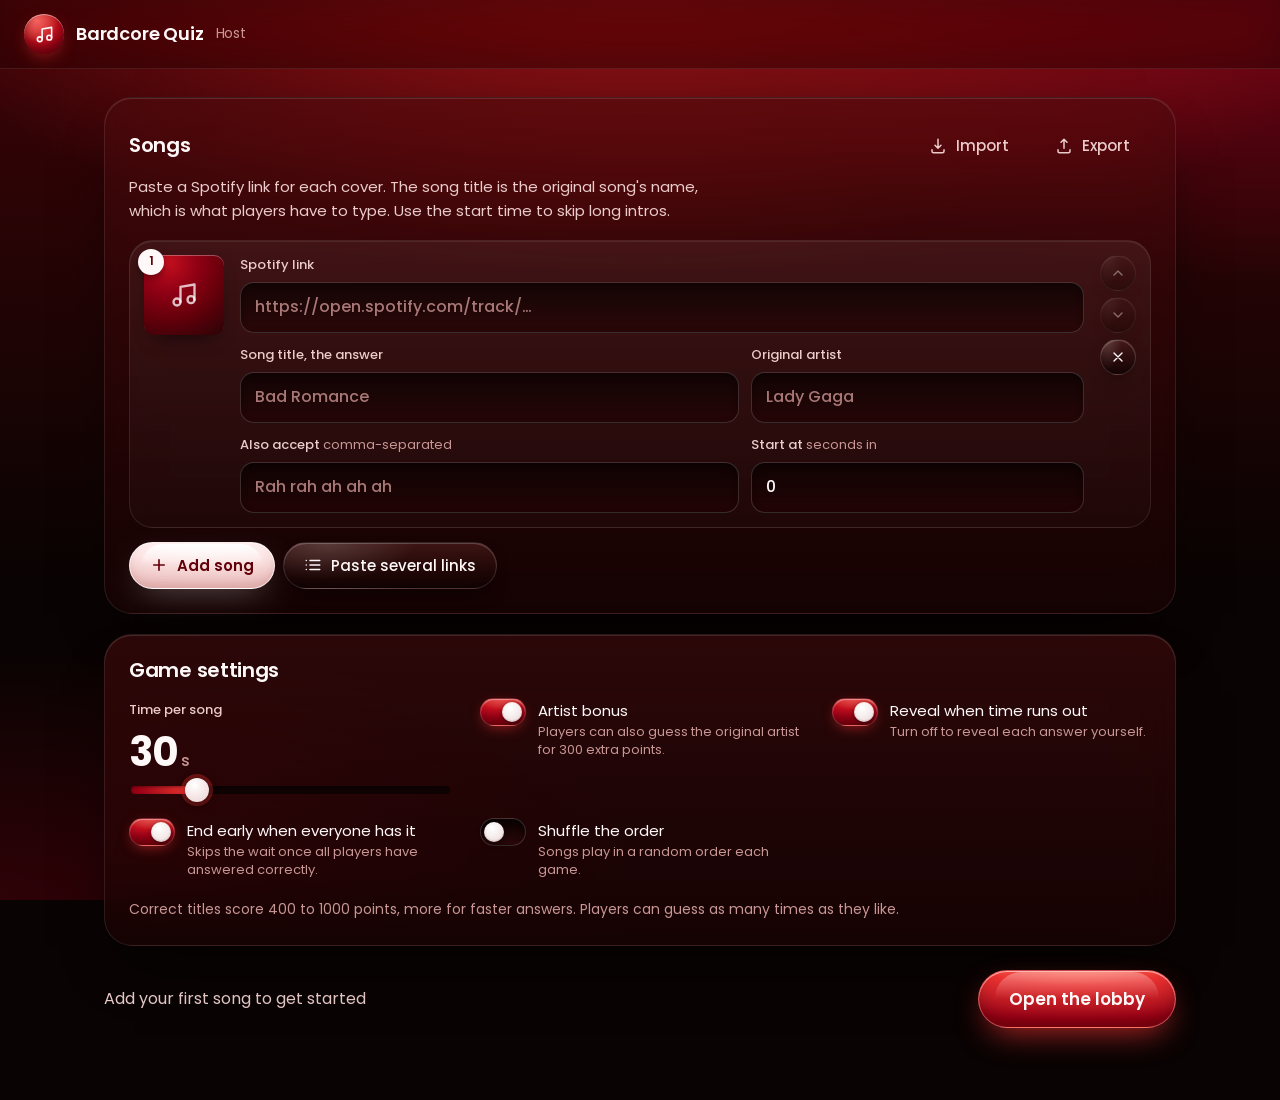
==== commit 74ed8be6: "Restyle: monochrome red theme with glossy glass buttons - One crimson hue in OKLCH from near-black t" ====
--- a/host.html
+++ b/host.html
@@ -26,6 +26,7 @@
       <symbol id="i-in" viewBox="0 0 24 24" fill="none" stroke="currentColor" stroke-width="2" stroke-linecap="round" stroke-linejoin="round"><path d="M12 3v12m0 0-4-4m4 4 4-4"/><path d="M4 17v2a2 2 0 0 0 2 2h12a2 2 0 0 0 2-2v-2"/></symbol>
       <symbol id="i-out" viewBox="0 0 24 24" fill="none" stroke="currentColor" stroke-width="2" stroke-linecap="round" stroke-linejoin="round"><path d="M12 15V3m0 0L8 7m4-4 4 4"/><path d="M4 17v2a2 2 0 0 0 2 2h12a2 2 0 0 0 2-2v-2"/></symbol>
       <symbol id="i-add" viewBox="0 0 24 24" fill="none" stroke="currentColor" stroke-width="2.2" stroke-linecap="round"><path d="M12 5v14M5 12h14"/></symbol>
+      <symbol id="i-check" viewBox="0 0 24 24" fill="none" stroke="currentColor" stroke-width="3" stroke-linecap="round" stroke-linejoin="round"><path d="M20 6 9 17l-5-5"/></symbol>
       <symbol id="i-list" viewBox="0 0 24 24" fill="none" stroke="currentColor" stroke-width="2" stroke-linecap="round"><path d="M8 6h13M8 12h13M8 18h13M3 6h.01M3 12h.01M3 18h.01"/></symbol>
     </defs>
   </svg>
@@ -57,12 +58,12 @@
       <p class="lede">Paste a Spotify link for each cover. The song title is the original song's name, which is what players have to type. Use the start time to skip long intros.</p>
       <div class="song-list" id="song-list"></div>
       <div class="row" style="margin-top:14px;gap:8px">
-        <button class="btn-gold" id="btn-add"><svg><use href="#i-add"/></svg>Add song</button>
+        <button class="btn-light" id="btn-add"><svg><use href="#i-add"/></svg>Add song</button>
         <button id="btn-bulk-toggle"><svg><use href="#i-list"/></svg>Paste several links</button>
       </div>
       <div id="bulk" hidden style="margin-top:14px">
         <label class="field">One Spotify link per line<textarea id="bulk-text" rows="5" placeholder="https://open.spotify.com/track/…&#10;https://open.spotify.com/track/…"></textarea></label>
-        <div class="row" style="margin-top:10px"><button class="btn-gold" id="btn-bulk-add">Add these songs</button></div>
+        <div class="row" style="margin-top:10px"><button class="btn-light" id="btn-bulk-add">Add these songs</button></div>
       </div>
     </section>
 
@@ -92,7 +93,7 @@
   <!-- ───────── LOBBY ───────── -->
   <main class="wrap" data-screen="lobby" hidden>
     <div class="lobby">
-      <div class="fluted calm">
+      <div class="jelly stacked lobby-card">
         <p class="join-steps">Join on your phone at <span class="url" id="join-url"></span> with this code</p>
         <div class="room-code" id="room-code" aria-live="polite">····</div>
       </div>
@@ -118,7 +119,7 @@
       <h1 id="q-label">Song 1 of 10</h1>
       <div class="progress-dots" id="q-dots" aria-hidden="true"></div>
     </div>
-    <div class="fluted thermo" id="thermo">
+    <div class="jelly stacked thermo" id="thermo">
       <div class="timer" id="timer" aria-live="off">30</div>
       <div class="timer-track"><div id="timer-bar"></div></div>
       <p class="found" id="answered"></p>
@@ -145,16 +146,16 @@
           <span class="swap-label"><span>Show player</span><span>Hide player</span></span>
         </button>
       </div>
-      <button class="btn-gold btn-lg" id="btn-reveal">Reveal answer</button>
+      <button class="btn-light btn-lg" id="btn-reveal">Reveal answer</button>
     </div>
   </main>
 
   <!-- ───────── REVEAL ───────── -->
   <main class="wrap" data-screen="reveal" hidden>
-    <section class="fluted calm reveal-hero" id="reveal-hero">
+    <section class="jelly stacked reveal-hero" id="reveal-hero">
       <div id="rv-art"></div>
       <div>
-        <div class="answer-title" id="rv-title"></div>
+        <div class="answer-title display" id="rv-title"></div>
         <div class="answer-artist" id="rv-artist"></div>
         <div class="cover-line" id="rv-cover"></div>
       </div>
@@ -180,7 +181,7 @@
 
   <!-- ───────── FINAL ───────── -->
   <main class="wrap" data-screen="final" hidden>
-    <h1 class="final-title">Hail the champions</h1>
+    <h1 class="final-title display">Hail the champions</h1>
     <div class="podium" id="podium"></div>
     <section class="panel" style="max-width:640px;margin:0 auto">
       <h2>Final standings</h2>
--- a/css/style.css
+++ b/css/style.css
@@ -1,88 +1,95 @@
-@import url('https://fonts.googleapis.com/css2?family=Bricolage+Grotesque:opsz,wdth,wght@12..96,75..100,200..800&family=Geist:wght@300..700&display=swap');
+@import url('https://fonts.googleapis.com/css2?family=Playfair+Display:wght@600;700;800&family=Poppins:wght@400;500;600;700;800&display=swap');
 
 /* ─────────────────────────────────────────────────────────────
-   Bardcore Quiz · tokens
-   Palette = heraldic tinctures in OKLCH:
-   sable (warm black), gules (wine red), or (gold), vert (green),
-   azure (blue), purpure (violet). Neutrals carry a little red
-   chroma so greys never go dead.
+   Bardcore Quiz · one red, many depths
+   Everything is a shade of a single crimson hue (≈ 25°) in OKLCH,
+   from near-black to bright scarlet. White is the only contrast.
    ───────────────────────────────────────────────────────────── */
 :root {
   color-scheme: dark;
 
-  --sable:      oklch(0.155 0.022 28);
-  --sable-2:    oklch(0.195 0.028 26);
-  --sable-3:    oklch(0.24 0.032 24);
-  --gules:      oklch(0.52 0.175 24);
-  --gules-deep: oklch(0.36 0.13 22);
-  --or:         oklch(0.84 0.135 84);
-  --or-deep:    oklch(0.70 0.13 72);
-  --vert:       oklch(0.68 0.14 150);
-  --vert-deep:  oklch(0.46 0.10 152);
-  --azure:      oklch(0.60 0.13 252);
-  --purpure:    oklch(0.55 0.14 318);
-  --ember:      oklch(0.72 0.17 48);
-
-  --text:   oklch(0.965 0.018 85);
-  --text-2: oklch(0.82 0.03 70);
-  --text-3: oklch(0.64 0.035 50);
-
-  /* alpha borders blend into whatever sits underneath */
-  --line:        oklch(1 0 0 / 0.08);
+  --ink:     oklch(0.11 0.018 22);   /* almost black, still warm */
+  --red-950: oklch(0.17 0.055 22);
+  --red-900: oklch(0.23 0.09 23);
+  --red-800: oklch(0.31 0.13 24);
+  --red-700: oklch(0.41 0.17 25);
+  --red-600: oklch(0.52 0.205 26);
+  --red-500: oklch(0.61 0.22 27);    /* scarlet */
+  --red-400: oklch(0.70 0.18 24);
+  --red-300: oklch(0.80 0.11 20);    /* rose */
+  --ember:   oklch(0.78 0.15 55);    /* "so close" */
+
+  --text:   oklch(0.985 0.008 20);
+  --text-2: oklch(0.87 0.035 20);
+  --text-3: oklch(0.72 0.06 20);
+
+  /* alpha borders + glass */
+  --line:        oklch(1 0 0 / 0.09);
   --line-strong: oklch(1 0 0 / 0.16);
-  --glass-hi:    oklch(1 0 0 / 0.06);
+  --hi:          oklch(1 0 0 / 0.22);  /* top highlight on glass */
 
   /* concentric radii: inner = outer − padding */
-  --r-xl: 32px;
-  --r-lg: 24px;
-  --r-md: 16px;
-
-  --display: 'Bricolage Grotesque', 'Geist', system-ui, sans-serif;
-  --ui: 'Geist', system-ui, -apple-system, 'Segoe UI', sans-serif;
+  --r-xl: 36px;
+  --r-lg: 28px;
+  --r-md: 20px;
+
+  --serif: 'Playfair Display', Georgia, serif;
+  --sans: 'Poppins', system-ui, -apple-system, 'Segoe UI', sans-serif;
 
   --ease-out: cubic-bezier(.2, .8, .2, 1);
   --ease-spring: cubic-bezier(.3, 1.4, .5, 1);
 }
+@property --heat { syntax: '<number>'; inherits: true; initial-value: 0; }
 
 * { box-sizing: border-box; }
 html, body { margin: 0; }
 body {
-  font-family: var(--ui);
-  font-size: 17px;
-  line-height: 1.5;
+  font-family: var(--sans);
+  font-size: 16px;
+  line-height: 1.55;
   color: var(--text);
-  background: var(--sable);
+  background: var(--ink);
   min-height: 100vh;
   min-height: 100dvh;
   -webkit-font-smoothing: antialiased;
 }
-/* quiet ambient wash: wine top-left, gold low-right, tinted not grey */
+/* the red sky: scarlet glow overhead, sinking to black */
 body::before {
   content: ''; position: fixed; inset: 0; z-index: -1; pointer-events: none;
   background:
-    radial-gradient(60vmax 50vmax at 0% 0%, oklch(0.36 0.13 22 / .45), transparent 60%),
-    radial-gradient(50vmax 40vmax at 100% 100%, oklch(0.55 0.12 70 / .16), transparent 60%),
-    linear-gradient(180deg in oklch, oklch(0.17 0.025 28), oklch(0.14 0.02 30));
+    radial-gradient(90% 60% at 50% -12% in oklch, oklch(0.55 0.21 27 / .85), transparent 70%),
+    radial-gradient(60% 45% at 100% 0% in oklch, oklch(0.45 0.18 22 / .5), transparent 70%),
+    radial-gradient(70% 40% at 0% 100% in oklch, oklch(0.30 0.12 24 / .45), transparent 70%),
+    linear-gradient(180deg in oklch, var(--red-900), var(--ink) 65%);
 }
 [hidden] { display: none !important; }
-::selection { background: oklch(0.84 0.135 84 / .35); }
-
-h1, h2, h3 { margin: 0; font-family: var(--display); font-weight: 650; letter-spacing: -0.02em; line-height: 1.1; }
-h2 { font-size: 22px; }
+::selection { background: oklch(0.61 0.22 27 / .5); }
+
+h1, h2, h3 { margin: 0; font-weight: 600; letter-spacing: -0.015em; line-height: 1.15; }
+h2 { font-size: 20px; }
 p { margin: 0; }
-a { color: var(--or); text-underline-offset: 3px; }
-code { font-size: .9em; background: var(--glass-hi); padding: 1px 6px; border-radius: 6px; }
+a { color: var(--red-300); text-underline-offset: 3px; }
+code { font-size: .88em; background: oklch(1 0 0 / .08); padding: 1px 7px; border-radius: 6px; }
 .muted { color: var(--text-2); }
 .faint { color: var(--text-3); }
 .small { font-size: 14px; }
 .center { text-align: center; }
 
-:focus-visible { outline: 2px solid var(--or); outline-offset: 3px; }
+/* serif display, white fading into rose like ink drying */
+.display {
+  font-family: var(--serif); font-weight: 700; letter-spacing: -0.01em; line-height: 1.08;
+  background: linear-gradient(180deg in oklch, var(--text) 30%, var(--red-300));
+  -webkit-background-clip: text; background-clip: text; color: transparent;
+  text-wrap: balance;
+}
+
+:focus-visible { outline: 2px solid var(--red-300); outline-offset: 3px; }
 
 /* ── layout ─────────────────────────────────────────── */
 .wrap { max-width: 1120px; margin: 0 auto; padding: 28px 24px 72px; }
-.phone { max-width: 460px; margin: 0 auto; padding: 16px 16px 40px; }
+.phone { max-width: 460px; margin: 0 auto; padding: 14px 16px 40px; }
 .row { display: flex; gap: 12px; align-items: center; flex-wrap: wrap; }
+.stack { display: flex; flex-direction: column; gap: 16px; }
 .grid-2 { display: grid; grid-template-columns: 1fr 1fr; gap: 20px; }
 @media (max-width: 820px) { .grid-2 { grid-template-columns: 1fr; } }
 
@@ -91,34 +98,39 @@
   position: sticky; top: 0; z-index: 10;
   display: flex; align-items: center; justify-content: space-between; gap: 16px;
   padding: 14px 24px;
-  background: oklch(0.155 0.022 28 / .7);
-  backdrop-filter: blur(16px) saturate(1.3);
-  -webkit-backdrop-filter: blur(16px) saturate(1.3);
+  background: oklch(0.17 0.055 22 / .55);
+  backdrop-filter: blur(20px) saturate(1.4);
+  -webkit-backdrop-filter: blur(20px) saturate(1.4);
   border-bottom: 1px solid var(--line);
 }
-.brand { display: flex; align-items: center; gap: 10px; font-family: var(--display); font-weight: 700; font-size: 20px; letter-spacing: -0.02em; }
+.brand { display: flex; align-items: center; gap: 12px; font-weight: 600; font-size: 18px; letter-spacing: -0.01em; }
 .brand-mark {
-  width: 30px; height: 30px; border-radius: 9px; display: grid; place-items: center;
-  background: linear-gradient(135deg in oklch, var(--gules), var(--gules-deep));
-  border: 1px solid var(--line-strong);
-  color: var(--or);
-}
-.brand-mark svg { width: 18px; height: 18px; }
-.brand .role { font-family: var(--ui); font-weight: 500; font-size: 14px; color: var(--text-3); letter-spacing: 0; }
+  width: 40px; height: 40px; border-radius: 50%; display: grid; place-items: center; flex: none;
+  background: radial-gradient(120% 120% at 30% 15% in oklch, var(--red-400), var(--red-600) 45%, var(--red-800));
+  box-shadow: inset 0 1px 0 oklch(1 0 0 / .45), inset 0 -6px 12px oklch(0.2 0.08 24 / .5), 0 6px 18px -6px oklch(0.61 0.22 27 / .7);
+  color: var(--text);
+}
+.brand-mark svg { width: 19px; height: 19px; }
+.brand .role { font-weight: 400; font-size: 14px; color: var(--text-3); }
 .room-pill {
-  display: inline-flex; align-items: center; gap: 10px; padding: 5px 5px 5px 14px;
-  border-radius: 999px; border: 1px solid var(--line); background: var(--glass-hi); font-size: 14px; color: var(--text-2);
-}
-.room-pill b { font-family: var(--display); font-size: 17px; letter-spacing: .12em; color: var(--or); font-weight: 700; padding: 3px 10px 3px 12px; border-radius: 999px; background: oklch(0.84 0.135 84 / .1); }
-
-/* ── surfaces ───────────────────────────────────────── */
+  display: inline-flex; align-items: center; gap: 10px; padding: 5px 5px 5px 16px;
+  border-radius: 999px; font-size: 14px; color: var(--text-2);
+  background: linear-gradient(180deg in oklch, oklch(1 0 0 / .12), oklch(1 0 0 / .03));
+  border: 1px solid var(--line); box-shadow: inset 0 1px 0 var(--hi);
+  backdrop-filter: blur(16px); -webkit-backdrop-filter: blur(16px);
+}
+.room-pill b { font-weight: 700; letter-spacing: .14em; color: var(--text); padding: 4px 12px 4px 14px; border-radius: 999px; background: oklch(0.61 0.22 27 / .35); box-shadow: inset 0 1px 0 oklch(1 0 0 / .25); }
+
+/* ── glass panel ────────────────────────────────────── */
 .panel {
   --r: var(--r-lg); --p: 24px;
   border-radius: var(--r);
   padding: var(--p);
-  background: linear-gradient(180deg in oklch, oklch(0.23 0.03 24 / .75), oklch(0.19 0.026 26 / .75));
+  background: linear-gradient(180deg in oklch, oklch(0.27 0.09 24 / .55), oklch(0.15 0.045 22 / .7));
   border: 1px solid var(--line);
-  box-shadow: inset 0 1px 0 var(--glass-hi), 0 24px 48px -24px oklch(0.05 0.02 25 / .8);
+  box-shadow: inset 0 1px 0 oklch(1 0 0 / .12), 0 30px 60px -30px oklch(0.05 0.02 20 / .9);
+  backdrop-filter: blur(24px) saturate(1.3);
+  -webkit-backdrop-filter: blur(24px) saturate(1.3);
 }
 .panel + .panel { margin-top: 20px; }
 .panel-head { display: flex; align-items: center; justify-content: space-between; gap: 12px; flex-wrap: wrap; margin-bottom: 6px; }
@@ -126,120 +138,137 @@
 
 .notice {
   border-radius: var(--r-md); padding: 12px 16px; margin-bottom: 18px; font-size: 15px;
-  border: 1px solid oklch(0.84 0.135 84 / .25); background: oklch(0.84 0.135 84 / .07); color: var(--text-2);
   display: flex; gap: 12px; align-items: center; flex-wrap: wrap;
+  background: linear-gradient(180deg in oklch, oklch(1 0 0 / .08), oklch(1 0 0 / .03));
+  border: 1px solid var(--line-strong); color: var(--text-2);
+  box-shadow: inset 0 1px 0 oklch(1 0 0 / .1);
 }
 .notice b { color: var(--text); }
-.notice.warn { border-color: oklch(0.72 0.17 48 / .35); background: oklch(0.72 0.17 48 / .1); }
-.notice.error { border-color: oklch(0.52 0.175 24 / .5); background: oklch(0.52 0.175 24 / .14); color: var(--text); }
-
-/* ── fluted glass over a thermal gradient ───────────────
-   ::before = thermal field (moves cold → hot with --heat)
-   ::after  = vertical flutes that refract it              */
-@property --heat { syntax: '<number>'; inherits: true; initial-value: 0; }
-.fluted {
+.notice.warn { border-color: oklch(0.78 0.15 55 / .35); background: oklch(0.78 0.15 55 / .08); }
+.notice.error { border-color: oklch(0.70 0.18 24 / .55); background: oklch(0.52 0.205 26 / .22); color: var(--text); }
+
+/* ── jelly card: the glossy red slab from the reference ──
+   Lit from above, darker at the base, thick glass rim.
+   --heat (0 → 1) pushes it from deep crimson to hot scarlet. */
+.jelly {
   --r: var(--r-xl); --p: 28px;
-  position: relative; isolation: isolate; overflow: hidden;
+  --top: color-mix(in oklch, var(--red-600) calc((1 - var(--heat)) * 100%), oklch(0.70 0.22 32));
+  position: relative;
   border-radius: var(--r); padding: var(--p);
-  border: 1px solid var(--line-strong);
-  box-shadow: inset 0 1px 0 oklch(1 0 0 / .14), 0 40px 80px -40px oklch(0.05 0.02 25 / .9);
+  background:
+    radial-gradient(130% 85% at 50% -5% in oklch, var(--top), var(--red-700) 48%, var(--red-900) 100%);
+  box-shadow:
+    inset 0 1.5px 0 oklch(1 0.02 25 / .45),
+    inset 0 0 0 1px oklch(1 0 0 / .08),
+    inset 0 24px 40px -24px oklch(1 0.05 25 / .35),
+    inset 0 -40px 60px -20px oklch(0.10 0.04 22 / .55),
+    0 40px 80px -30px oklch(0.45 0.19 26 / calc(.45 + var(--heat) * .35));
   transition: --heat 1s linear;
-  --c1: color-mix(in oklch, var(--azure) calc((1 - var(--heat)) * 100%), var(--gules));
-  --c2: color-mix(in oklch, var(--vert) calc((1 - var(--heat)) * 100%), var(--ember));
-  --c3: color-mix(in oklch, var(--purpure) calc((1 - var(--heat)) * 100%), var(--or));
-}
-.fluted::before {
-  content: ''; position: absolute; inset: -30%; z-index: -2;
-  background:
-    radial-gradient(34% 46% at 30% 42% in oklch, var(--c1), transparent 72%),
-    radial-gradient(32% 44% at 70% 56% in oklch, var(--c2), transparent 72%),
-    radial-gradient(26% 34% at 50% 80% in oklch, var(--c3), transparent 72%),
-    radial-gradient(40% 40% at 60% 14% in oklch, oklch(0.32 0.09 24), transparent 72%),
-    var(--sable-2);
-  filter: blur(34px) saturate(1.1);
-}
-.fluted::after {
-  content: ''; position: absolute; inset: 0; z-index: -1; pointer-events: none;
-  background:
-    repeating-linear-gradient(90deg,
-      oklch(1 0 0 / 0) 0px,
-      oklch(1 0 0 / .10) 5px,
-      oklch(1 0 0 / .02) 11px,
-      oklch(0.1 0.02 25 / .24) 19px,
-      oklch(1 0 0 / 0) 22px),
-    linear-gradient(180deg in oklch, oklch(1 0 0 / .08), transparent 40%, oklch(0.1 0.02 25 / .3));
-  backdrop-filter: blur(6px);
-  -webkit-backdrop-filter: blur(6px);
-}
-.fluted.calm { --heat: 0.12; }
-.fluted > * { position: relative; }
+}
+.jelly.calm { --heat: 0; --top: var(--red-600); }
+/* two softer cards peeking out behind, like a stack */
+.jelly.stacked { margin-top: 18px; }
+.jelly.stacked::before,
+.jelly.stacked::after {
+  content: ''; position: absolute; z-index: -1; pointer-events: none;
+  border-radius: var(--r) var(--r) 0 0; height: 48px;
+}
+.jelly.stacked::after  { top: -9px;  left: 5%;  right: 5%;  background: linear-gradient(180deg in oklch, oklch(0.66 0.17 12), oklch(0.45 0.15 18)); }
+.jelly.stacked::before { top: -18px; left: 10%; right: 10%; background: linear-gradient(180deg in oklch, oklch(0.62 0.14 345), oklch(0.42 0.12 355)); }
 
 /* ── forms ──────────────────────────────────────────── */
-.field { display: flex; flex-direction: column; gap: 6px; justify-content: flex-end; font-size: 13px; font-weight: 500; color: var(--text-2); }
+.field { display: flex; flex-direction: column; gap: 7px; justify-content: flex-end; font-size: 13px; font-weight: 500; color: var(--text-2); }
 .field .hint { font-weight: 400; color: var(--text-3); }
 input, textarea {
   font: inherit; font-size: 16px; color: var(--text);
-  background: oklch(0.13 0.02 28 / .7);
-  border: 1px solid var(--line-strong); border-radius: 12px; padding: 11px 13px; width: 100%;
+  background: linear-gradient(180deg in oklch, oklch(0.10 0.025 22 / .75), oklch(0.17 0.06 23 / .6));
+  border: 1px solid var(--line-strong); border-radius: 14px; padding: 12px 14px; width: 100%;
+  box-shadow: inset 0 2px 6px oklch(0 0 0 / .25);
   transition: border-color .15s, box-shadow .15s, background .15s;
 }
-input::placeholder, textarea::placeholder { color: oklch(0.52 0.03 40); }
+input::placeholder, textarea::placeholder { color: oklch(0.62 0.06 20); }
 input:hover, textarea:hover { border-color: oklch(1 0 0 / .24); }
-input:focus, textarea:focus { outline: none; border-color: var(--or); box-shadow: 0 0 0 4px oklch(0.84 0.135 84 / .14); background: oklch(0.12 0.02 28 / .9); }
-input.bad { border-color: var(--ember); box-shadow: 0 0 0 4px oklch(0.72 0.17 48 / .14); }
+input:focus, textarea:focus { outline: none; border-color: var(--red-400); box-shadow: inset 0 2px 6px oklch(0 0 0 / .25), 0 0 0 4px oklch(0.61 0.22 27 / .28); }
+input.bad { border-color: var(--ember); box-shadow: 0 0 0 4px oklch(0.78 0.15 55 / .18); }
 input:disabled { opacity: .5; }
 
-.toggle { display: flex; align-items: flex-start; gap: 12px; cursor: pointer; font-size: 15px; color: var(--text); line-height: 1.35; position: relative; }
+.toggle { display: flex; align-items: flex-start; gap: 12px; cursor: pointer; font-size: 15px; color: var(--text); line-height: 1.4; position: relative; }
 .toggle input { position: absolute; opacity: 0; width: 1px; height: 1px; }
 .toggle .track {
-  flex: none; width: 40px; height: 24px; border-radius: 999px; position: relative; margin-top: -1px;
-  background: oklch(0.30 0.03 26); border: 1px solid var(--line-strong); transition: background .2s var(--ease-out);
+  flex: none; width: 46px; height: 28px; border-radius: 999px; position: relative; margin-top: -2px;
+  background: linear-gradient(180deg in oklch, oklch(0.10 0.025 22), oklch(0.20 0.06 23));
+  border: 1px solid var(--line-strong); box-shadow: inset 0 2px 5px oklch(0 0 0 / .4);
+  transition: background .25s var(--ease-out);
 }
 .toggle .track::after {
-  content: ''; position: absolute; top: 2px; left: 2px; width: 18px; height: 18px; border-radius: 50%;
-  background: var(--text); transition: transform .25s var(--ease-spring);
-  box-shadow: 0 1px 3px oklch(0 0 0 / .4);
-}
-.toggle input:checked + .track { background: var(--gules); }
-.toggle input:checked + .track::after { transform: translateX(16px); }
-.toggle input:focus-visible + .track { outline: 2px solid var(--or); outline-offset: 2px; }
+  content: ''; position: absolute; top: 3px; left: 3px; width: 20px; height: 20px; border-radius: 50%;
+  background: radial-gradient(circle at 40% 30% in oklch, white, oklch(0.90 0.02 20));
+  box-shadow: 0 2px 6px oklch(0 0 0 / .45), inset 0 -1px 2px oklch(0 0 0 / .15);
+  transition: transform .3s var(--ease-spring);
+}
+.toggle input:checked + .track { background: radial-gradient(140% 120% at 50% -20% in oklch, var(--red-400), var(--red-600) 50%, var(--red-800)); box-shadow: inset 0 1px 0 oklch(1 0 0 / .35), 0 4px 14px -4px oklch(0.61 0.22 27 / .7); }
+.toggle input:checked + .track::after { transform: translateX(18px); }
+.toggle input:focus-visible + .track { outline: 2px solid var(--red-300); outline-offset: 2px; }
 .toggle small { display: block; color: var(--text-3); font-size: 13px; margin-top: 2px; }
 
-input[type=range] { -webkit-appearance: none; appearance: none; height: 6px; padding: 0; border: 0; border-radius: 99px; background: linear-gradient(90deg, var(--gules) var(--fill, 20%), oklch(0.32 0.03 26) var(--fill, 20%)); box-shadow: none; }
-input[type=range]:focus { box-shadow: none; background: linear-gradient(90deg, var(--gules) var(--fill, 20%), oklch(0.32 0.03 26) var(--fill, 20%)); }
-input[type=range]::-webkit-slider-thumb { -webkit-appearance: none; width: 22px; height: 22px; border-radius: 50%; background: var(--text); border: 4px solid var(--gules); cursor: grab; }
-input[type=range]::-moz-range-thumb { width: 14px; height: 14px; border-radius: 50%; background: var(--text); border: 4px solid var(--gules); cursor: grab; }
-
-/* ── buttons ────────────────────────────────────────── */
+input[type=range] { -webkit-appearance: none; appearance: none; height: 8px; padding: 0; border: 0; border-radius: 99px; box-shadow: inset 0 1px 3px oklch(0 0 0 / .4); background: linear-gradient(90deg in oklch, var(--red-700), var(--red-500) var(--fill, 20%), oklch(0.12 0.03 22) var(--fill, 20%)); }
+input[type=range]:focus { box-shadow: inset 0 1px 3px oklch(0 0 0 / .4); background: linear-gradient(90deg in oklch, var(--red-700), var(--red-500) var(--fill, 20%), oklch(0.12 0.03 22) var(--fill, 20%)); }
+input[type=range]::-webkit-slider-thumb { -webkit-appearance: none; width: 24px; height: 24px; border-radius: 50%; cursor: grab; background: radial-gradient(circle at 40% 30% in oklch, white, oklch(0.88 0.03 20)); box-shadow: 0 2px 8px oklch(0 0 0 / .5), 0 0 0 4px oklch(0.61 0.22 27 / .35); }
+input[type=range]::-moz-range-thumb { width: 22px; height: 22px; border: 0; border-radius: 50%; cursor: grab; background: white; box-shadow: 0 2px 8px oklch(0 0 0 / .5), 0 0 0 4px oklch(0.61 0.22 27 / .35); }
+
+/* ── buttons: glass pills ───────────────────────────────
+   default = smoked glass · .btn-primary = red jelly
+   .btn-light = frosted white · .btn-quiet = text only      */
 button, .btn {
-  font: inherit; font-weight: 600; font-size: 15px; letter-spacing: -0.005em;
-  display: inline-flex; align-items: center; justify-content: center; gap: 8px;
-  padding: 10px 16px; border-radius: 12px; cursor: pointer; text-decoration: none;
-  color: var(--text); background: var(--glass-hi); border: 1px solid var(--line-strong);
-  transition: transform .12s var(--ease-out), background .15s, border-color .15s, opacity .15s;
-}
-button:hover:not(:disabled) { background: oklch(1 0 0 / .1); border-color: oklch(1 0 0 / .24); }
-button:active:not(:disabled) { transform: scale(.97); }
+  position: relative; overflow: hidden; isolation: isolate;
+  font: inherit; font-weight: 500; font-size: 15px;
+  display: inline-flex; align-items: center; justify-content: center; gap: 9px;
+  padding: 11px 20px; border-radius: 999px; cursor: pointer; text-decoration: none;
+  color: var(--text);
+  background:
+    radial-gradient(70% 140% at 20% 0% in oklch, oklch(1 0 0 / .16), transparent 60%),
+    linear-gradient(180deg in oklch, oklch(0.30 0.07 24 / .7), oklch(0.12 0.03 22 / .8));
+  border: 1px solid oklch(1 0 0 / .13);
+  box-shadow: inset 0 1px 0 oklch(1 0 0 / .2), inset 0 -1px 0 oklch(0 0 0 / .3), 0 8px 20px -10px oklch(0 0 0 / .7);
+  backdrop-filter: blur(16px) saturate(1.4);
+  -webkit-backdrop-filter: blur(16px) saturate(1.4);
+  transition: transform .15s var(--ease-out), box-shadow .2s, border-color .2s, filter .2s, opacity .2s;
+}
+button:hover:not(:disabled) { border-color: oklch(1 0 0 / .24); filter: brightness(1.12); }
+button:active:not(:disabled) { transform: scale(.96); }
 button:disabled { opacity: .4; cursor: not-allowed; }
 button svg { width: 18px; height: 18px; flex: none; }
+
 .btn-primary {
-  background: linear-gradient(180deg in oklch, oklch(0.58 0.18 25), var(--gules));
-  border-color: oklch(0.70 0.15 30 / .5);
-  box-shadow: inset 0 1px 0 oklch(1 0 0 / .2), 0 8px 24px -8px oklch(0.52 0.175 24 / .7);
-}
-.btn-primary:hover:not(:disabled) { background: linear-gradient(180deg in oklch, oklch(0.62 0.18 26), oklch(0.55 0.175 24)); border-color: oklch(0.75 0.15 30 / .6); }
-.btn-gold {
-  color: oklch(0.22 0.04 40);
-  background: linear-gradient(180deg in oklch, oklch(0.88 0.12 88), var(--or));
-  border-color: oklch(0.92 0.1 90 / .6);
-  box-shadow: inset 0 1px 0 oklch(1 0 0 / .5), 0 8px 24px -8px oklch(0.84 0.135 84 / .5);
-}
-.btn-gold:hover:not(:disabled) { background: linear-gradient(180deg in oklch, oklch(0.91 0.11 90), oklch(0.86 0.13 84)); border-color: oklch(0.95 0.08 90 / .7); }
-.btn-quiet { background: transparent; border-color: transparent; color: var(--text-2); }
-.btn-quiet:hover:not(:disabled) { color: var(--text); }
-.btn-lg { border-radius: 16px; font-size: 17px; padding: 14px 22px; }
-
-/* icon swap: the outgoing icon blurs out while the new one blurs in */
+  font-weight: 600;
+  background: radial-gradient(140% 120% at 50% -25% in oklch, oklch(0.76 0.17 30), var(--red-500) 42%, var(--red-700) 100%);
+  border-color: oklch(0.80 0.12 25 / .45);
+  box-shadow:
+    inset 0 1px 0 oklch(1 0.03 30 / .6),
+    inset 0 -10px 18px -6px oklch(0.22 0.09 24 / .55),
+    0 12px 32px -10px oklch(0.61 0.22 27 / .85);
+}
+/* glossy cap on the top half */
+.btn-primary::before, .btn-light::before {
+  content: ''; position: absolute; z-index: -1; left: 8%; right: 8%; top: 1px; height: 48%;
+  border-radius: 999px 999px 40% 40% / 999px 999px 100% 100%;
+  background: linear-gradient(180deg, oklch(1 0 0 / .32), oklch(1 0 0 / 0));
+  pointer-events: none;
+}
+.btn-light {
+  font-weight: 600; color: var(--red-800);
+  background: radial-gradient(140% 120% at 50% -25% in oklch, white, oklch(0.94 0.025 20) 55%, oklch(0.84 0.05 20));
+  border-color: oklch(1 0 0 / .7);
+  box-shadow: inset 0 -6px 12px -4px oklch(0.6 0.1 20 / .35), 0 12px 32px -12px oklch(1 0 0 / .35);
+  backdrop-filter: none;
+}
+.btn-light::before { background: linear-gradient(180deg, oklch(1 0 0 / .9), oklch(1 0 0 / 0)); }
+.btn-quiet { background: transparent; border-color: transparent; box-shadow: none; color: var(--text-2); backdrop-filter: none; }
+.btn-quiet:hover:not(:disabled) { color: var(--text); background: oklch(1 0 0 / .06); }
+.btn-lg { font-size: 17px; padding: 15px 30px; }
+.btn-round { width: 48px; height: 48px; padding: 0; }
+
+/* icon swap: outgoing icon blurs away while the new one blurs in */
 .swap { display: inline-grid; width: 18px; height: 18px; }
 .swap > svg { grid-area: 1 / 1; transition: opacity .22s var(--ease-out), filter .22s var(--ease-out), transform .3s var(--ease-spring); }
 .swap > svg:last-child,
@@ -254,246 +283,255 @@
 /* ── setup: song list ───────────────────────────────── */
 .song-list { display: flex; flex-direction: column; gap: 10px; }
 .song-row {
-  --r: 20px; --p: 14px;
-  display: grid; grid-template-columns: 76px 1fr auto; gap: 16px; align-items: start;
+  --r: 24px; --p: 14px;
+  display: grid; grid-template-columns: 80px 1fr auto; gap: 16px; align-items: start;
   padding: var(--p); border-radius: var(--r);
-  background: oklch(0.15 0.022 28 / .6); border: 1px solid var(--line);
-  transition: border-color .15s;
-}
-.song-row:focus-within { border-color: oklch(0.84 0.135 84 / .3); }
+  background: linear-gradient(180deg in oklch, oklch(1 0 0 / .06), oklch(1 0 0 / .02));
+  border: 1px solid var(--line); box-shadow: inset 0 1px 0 oklch(1 0 0 / .08);
+  transition: border-color .2s;
+}
+.song-row:focus-within { border-color: oklch(0.70 0.18 24 / .45); }
 .song-row .thumb {
-  position: relative; width: 76px; aspect-ratio: 1; border-radius: calc(var(--r) - var(--p));
-  background: linear-gradient(135deg in oklch, oklch(0.30 0.06 24), oklch(0.22 0.04 30)) center/cover no-repeat;
-  border: 1px solid var(--line); display: grid; place-items: center; color: var(--text-3);
-}
-.song-row .thumb svg { width: 26px; height: 26px; }
+  position: relative; width: 80px; aspect-ratio: 1; border-radius: calc(var(--r) - var(--p));
+  background: radial-gradient(120% 120% at 30% 10% in oklch, var(--red-600), var(--red-800) 60%, var(--red-950)) center/cover no-repeat;
+  box-shadow: inset 0 1px 0 oklch(1 0 0 / .3), 0 8px 20px -10px oklch(0 0 0 / .8);
+  display: grid; place-items: center; color: oklch(1 0 0 / .75);
+}
+.song-row .thumb svg { width: 28px; height: 28px; }
 .song-row .thumb .idx {
-  position: absolute; left: -7px; top: -7px; min-width: 24px; height: 24px; padding: 0 7px; border-radius: 999px;
-  display: grid; place-items: center; font-size: 12px; font-weight: 700; font-variant-numeric: tabular-nums;
-  background: var(--sable); border: 1px solid var(--line-strong); color: var(--text-2);
+  position: absolute; left: -6px; top: -6px; min-width: 26px; height: 26px; padding: 0 8px; border-radius: 999px;
+  display: grid; place-items: center; font-size: 12px; font-weight: 600; font-variant-numeric: tabular-nums;
+  background: var(--text); color: var(--red-800); box-shadow: 0 4px 10px -2px oklch(0 0 0 / .5);
 }
 .song-row .fields { display: grid; grid-template-columns: 1.5fr 1fr; gap: 12px; }
 .song-row .fields .wide { grid-column: 1 / -1; }
 .song-row .cover-name { grid-column: 1 / -1; font-size: 13px; color: var(--text-3); }
 .song-row .cover-name:empty { display: none; }
-.song-row .row-btns { display: flex; flex-direction: column; gap: 4px; }
-.song-row .row-btns button { padding: 7px; border-radius: 8px; background: transparent; border-color: transparent; color: var(--text-3); }
-.song-row .row-btns button:hover:not(:disabled) { color: var(--text); background: var(--glass-hi); }
-.song-row .row-btns button[data-act=del]:hover:not(:disabled) { color: oklch(0.75 0.15 25); }
-.song-row .row-btns button svg { pointer-events: none; }
+.song-row .row-btns { display: flex; flex-direction: column; gap: 6px; }
+.song-row .row-btns button { width: 36px; height: 36px; padding: 0; }
+.song-row .row-btns button[data-act=del]:hover:not(:disabled) { color: var(--red-300); }
+.song-row .row-btns button svg { pointer-events: none; width: 16px; height: 16px; }
 @media (max-width: 720px) {
-  .song-row { grid-template-columns: 56px 1fr; }
-  .song-row .thumb { width: 56px; }
+  .song-row { grid-template-columns: 60px 1fr; }
+  .song-row .thumb { width: 60px; }
   .song-row .fields { grid-template-columns: 1fr; grid-column: 1 / -1; }
   .song-row .row-btns { flex-direction: row; grid-column: 2; grid-row: 1; justify-self: end; }
 }
 
-.settings-grid { display: grid; grid-template-columns: repeat(auto-fit, minmax(250px, 1fr)); gap: 22px 32px; margin-top: 16px; }
+.settings-grid { display: grid; grid-template-columns: repeat(auto-fit, minmax(250px, 1fr)); gap: 24px 32px; margin-top: 18px; }
 .duration { display: flex; flex-direction: column; gap: 12px; }
-.duration .val { font-family: var(--display); font-size: 36px; font-weight: 700; letter-spacing: -0.03em; line-height: 1; font-variant-numeric: tabular-nums; }
+.duration .val { font-size: 40px; font-weight: 700; letter-spacing: -0.03em; line-height: 1; font-variant-numeric: tabular-nums; }
 .duration .val small { font-size: 16px; color: var(--text-3); font-weight: 500; letter-spacing: 0; margin-left: 3px; }
 
 .footer-bar { display: flex; justify-content: space-between; align-items: center; gap: 16px; margin-top: 24px; flex-wrap: wrap; }
 
 /* ── lobby ──────────────────────────────────────────── */
-.lobby { display: grid; grid-template-columns: 1.4fr 1fr; gap: 20px; align-items: stretch; }
+.lobby { display: grid; grid-template-columns: 1.4fr 1fr; gap: 20px; align-items: end; }
 @media (max-width: 900px) { .lobby { grid-template-columns: 1fr; } }
-.lobby .fluted { display: flex; flex-direction: column; justify-content: space-between; gap: 28px; min-height: 400px; }
-.join-steps { font-size: clamp(18px, 2vw, 24px); line-height: 1.4; font-weight: 500; max-width: 32ch; }
-.join-steps .url { font-family: var(--display); font-weight: 700; color: var(--or); white-space: nowrap; }
+.lobby-card { display: flex; flex-direction: column; justify-content: space-between; gap: 28px; min-height: 400px; }
+.join-steps { font-size: clamp(18px, 2vw, 22px); line-height: 1.45; font-weight: 500; max-width: 32ch; color: var(--text-2); }
+.join-steps .url { font-weight: 700; color: var(--text); white-space: nowrap; }
 .room-code {
-  font-family: var(--display); font-weight: 800; font-stretch: 80%;
-  font-size: clamp(96px, 15vw, 200px); line-height: .82; letter-spacing: 0.03em;
-  color: var(--text); text-shadow: 0 20px 60px oklch(0.1 0.03 25 / .5);
+  font-weight: 800; font-size: clamp(96px, 15vw, 190px); line-height: .85; letter-spacing: 0.02em;
+  font-variant-numeric: tabular-nums;
+  background: linear-gradient(180deg in oklch, white 35%, var(--red-300));
+  -webkit-background-clip: text; background-clip: text; color: transparent;
+  filter: drop-shadow(0 18px 40px oklch(0.2 0.1 24 / .6));
 }
 .qr-card {
   --r: var(--r-xl); --p: 22px;
-  border-radius: var(--r); padding: var(--p); display: flex; flex-direction: column; gap: 14px; align-items: center; justify-content: center;
-  background: oklch(0.955 0.022 85); color: var(--sable); border: 1px solid var(--line);
+  border-radius: var(--r); padding: var(--p); display: flex; flex-direction: column; gap: 12px; align-items: center; justify-content: center;
+  min-height: 400px;
+  background: radial-gradient(130% 100% at 50% 0% in oklch, white, oklch(0.93 0.03 20));
+  color: var(--red-900);
+  box-shadow: inset 0 -12px 30px -10px oklch(0.6 0.1 20 / .25), 0 40px 80px -30px oklch(0 0 0 / .8);
 }
 .qr-card img { width: 100%; max-width: 300px; display: block; border-radius: calc(var(--r) - var(--p)); }
-.qr-card p { font-size: 15px; color: oklch(0.40 0.04 40); text-align: center; }
-
-.roster-head { display: flex; justify-content: space-between; align-items: center; margin: 28px 0 12px; gap: 12px; flex-wrap: wrap; }
-.roster-head h2 { font-size: 20px; }
+.qr-card p { font-size: 15px; color: oklch(0.42 0.1 24); text-align: center; }
+
+.roster-head { display: flex; justify-content: space-between; align-items: center; margin: 30px 0 12px; gap: 12px; flex-wrap: wrap; }
 .players { display: flex; flex-wrap: wrap; gap: 8px; }
-.players:empty::before { content: 'Nobody here yet. Names show up the moment people join.'; color: var(--text-3); font-size: 15px; }
+.players:empty::before { content: 'Nobody here yet. Names appear the moment people join.'; color: var(--text-3); font-size: 15px; }
 .chip {
-  --tint: var(--or);
-  display: inline-flex; align-items: center; gap: 8px; font-size: 15px; font-weight: 550;
-  padding: 7px 14px 7px 9px; border-radius: 999px; color: var(--text);
-  background: color-mix(in oklch, var(--tint) 14%, oklch(0.2 0.03 26 / .85));
-  border: 1px solid color-mix(in oklch, var(--tint) 34%, transparent);
-  animation: chip-in .45s var(--ease-spring) both;
-}
-.chip::before {
-  content: ''; width: 14px; height: 16px; flex: none; background: var(--tint);
-  clip-path: path('M0 0 H14 V7 C14 11.5 10.5 14.5 7 16 C3.5 14.5 0 11.5 0 7 Z'); /* a tiny heraldic shield */
-}
+  display: inline-flex; align-items: center; gap: 9px; font-size: 15px; font-weight: 500;
+  padding: 5px 16px 5px 5px; border-radius: 999px; color: var(--text);
+  background: linear-gradient(180deg in oklch, oklch(1 0 0 / .12), oklch(1 0 0 / .04));
+  border: 1px solid var(--line-strong); box-shadow: inset 0 1px 0 oklch(1 0 0 / .14);
+  backdrop-filter: blur(12px); -webkit-backdrop-filter: blur(12px);
+  animation: chip-in .5s var(--ease-spring) both;
+  transition: background .3s, color .3s;
+}
+.chip .av {
+  width: 28px; height: 28px; border-radius: 50%; display: grid; place-items: center; flex: none;
+  font-size: 13px; font-weight: 600;
+  background: radial-gradient(120% 120% at 30% 15% in oklch, var(--red-400), var(--red-600) 50%, var(--red-800));
+  box-shadow: inset 0 1px 0 oklch(1 0 0 / .4);
+}
+.chip .av svg { width: 15px; height: 15px; }
+.tint-1 .av { background: radial-gradient(120% 120% at 30% 15% in oklch, oklch(0.75 0.13 15), oklch(0.55 0.17 10) 50%, oklch(0.36 0.12 10)); }
+.tint-2 .av { background: radial-gradient(120% 120% at 30% 15% in oklch, oklch(0.70 0.14 40), oklch(0.52 0.17 35) 50%, oklch(0.34 0.12 32)); }
+.tint-3 .av { background: radial-gradient(120% 120% at 30% 15% in oklch, oklch(0.55 0.14 25), oklch(0.36 0.12 25) 50%, oklch(0.22 0.07 25)); }
+.tint-4 .av { background: radial-gradient(120% 120% at 30% 15% in oklch, oklch(0.72 0.12 355), oklch(0.52 0.15 0) 50%, oklch(0.34 0.11 0)); }
 .chip.removable { cursor: pointer; }
-.chip.removable:hover { text-decoration: line-through; text-decoration-color: var(--ember); }
-.chip .star { color: var(--or); font-size: 13px; }
-.tint-0 { --tint: var(--gules); } .tint-1 { --tint: var(--or); } .tint-2 { --tint: oklch(0.86 0.02 250); /* argent */ }
-.tint-3 { --tint: var(--azure); } .tint-4 { --tint: var(--purpure); } .tint-5 { --tint: var(--ember); }
-/* solved beats tint: green fill and a tick instead of the shield */
-.chip.solved { --tint: var(--vert); background: color-mix(in oklch, var(--vert) 34%, oklch(0.2 0.03 26)); border-color: oklch(0.68 0.14 150 / .7); }
-.chip.solved::before {
-  width: 16px; height: 16px; border-radius: 50%; clip-path: none;
-  background: var(--vert) url("data:image/svg+xml,%3Csvg xmlns='http://www.w3.org/2000/svg' viewBox='0 0 24 24' fill='none' stroke='%23140d0b' stroke-width='4' stroke-linecap='round' stroke-linejoin='round'%3E%3Cpath d='M20 6 9 17l-5-5'/%3E%3C/svg%3E") center/10px no-repeat;
-}
+.chip.removable:hover { text-decoration: line-through; text-decoration-color: var(--red-300); }
+/* found it: the chip turns to frosted white */
+.chip.solved { color: var(--red-800); background: linear-gradient(180deg in oklch, white, oklch(0.90 0.03 20)); border-color: oklch(1 0 0 / .8); }
+.chip.solved .av { background: radial-gradient(120% 120% at 30% 15% in oklch, var(--red-400), var(--red-600)); color: white; }
+.chip .star { color: var(--red-600); font-size: 13px; margin-left: -3px; }
 @keyframes chip-in { from { transform: scale(.7); opacity: 0; filter: blur(4px); } to { transform: none; opacity: 1; filter: none; } }
 
 /* ── question (host) ────────────────────────────────── */
-.stage { display: flex; flex-direction: column; gap: 16px; }
+.stage { display: flex; flex-direction: column; gap: 14px; padding-top: 20px; }
 .stage-head { display: flex; justify-content: space-between; align-items: center; gap: 16px; flex-wrap: wrap; }
-.stage-head h1 { font-size: clamp(26px, 3vw, 40px); font-weight: 700; }
-.progress-dots { display: flex; gap: 5px; flex-wrap: wrap; }
-.progress-dots i { width: 18px; height: 6px; border-radius: 99px; background: oklch(1 0 0 / .12); transition: width .4s var(--ease-spring), background .3s; }
-.progress-dots i.done { background: var(--text-3); }
-.progress-dots i.now { background: var(--or); width: 32px; }
-
-.thermo { text-align: center; padding: clamp(20px, 3.5vh, 40px) 28px; }
+.stage-head h1 { font-family: var(--serif); font-size: clamp(28px, 3.2vw, 42px); font-weight: 700; }
+.progress-dots { display: flex; gap: 6px; flex-wrap: wrap; }
+.progress-dots i { width: 18px; height: 6px; border-radius: 99px; background: oklch(1 0 0 / .14); transition: width .4s var(--ease-spring), background .3s; }
+.progress-dots i.done { background: var(--red-300); opacity: .55; }
+.progress-dots i.now { background: var(--text); width: 34px; }
+
+.thermo { text-align: center; padding: clamp(18px, 3vh, 36px) 28px; }
 .timer {
-  font-family: var(--display); font-weight: 800; font-stretch: 78%;
-  font-size: clamp(110px, min(22vw, 27vh), 280px); line-height: .82; letter-spacing: -0.04em;
+  font-weight: 700; font-size: clamp(96px, min(19vw, 22vh), 250px); line-height: .9; letter-spacing: -0.05em;
   font-variant-numeric: tabular-nums;
-  color: var(--text); text-shadow: 0 6px 40px oklch(0.1 0.03 25 / .45);
-}
-.timer.up { font-size: clamp(64px, min(10vw, 14vh), 140px); padding: .4em 0 .3em; letter-spacing: -0.03em; }
+  background: linear-gradient(180deg in oklch, white 40%, var(--red-300));
+  -webkit-background-clip: text; background-clip: text; color: transparent;
+  filter: drop-shadow(0 10px 30px oklch(0.2 0.1 24 / .5));
+}
+.timer.up { font-family: var(--serif); font-size: clamp(60px, min(9vw, 13vh), 130px); padding: .35em 0 .25em; letter-spacing: -0.01em; }
 .timer.low { animation: throb 1s var(--ease-out) infinite; }
 @keyframes throb { 0% { transform: scale(1); } 15% { transform: scale(1.045); } 100% { transform: scale(1); } }
-.timer-track { height: 8px; border-radius: 99px; background: oklch(0.1 0.02 25 / .45); overflow: hidden; margin: clamp(14px, 2.5vh, 26px) auto 0; max-width: 720px; border: 1px solid oklch(1 0 0 / .1); }
-.timer-track > div { height: 100%; border-radius: inherit; background: linear-gradient(90deg in oklch, var(--gules), var(--ember), var(--or), var(--vert), var(--azure)); background-size: 720px 100%; transition: width .25s linear; }
-.thermo .found { margin-top: 16px; font-size: clamp(17px, 1.7vw, 21px); font-weight: 550; }
-.thermo .found b { font-family: var(--display); font-size: 1.3em; font-variant-numeric: tabular-nums; }
+.timer-track { height: 8px; border-radius: 99px; background: oklch(0.08 0.03 22 / .5); box-shadow: inset 0 1px 3px oklch(0 0 0 / .5); overflow: hidden; margin: clamp(14px, 2.5vh, 26px) auto 0; max-width: 720px; }
+.timer-track > div { height: 100%; border-radius: inherit; background: linear-gradient(90deg in oklch, var(--red-300), white); box-shadow: 0 0 14px oklch(1 0 0 / .5); transition: width .25s linear; }
+.thermo .found { margin-top: 16px; font-size: clamp(16px, 1.6vw, 20px); font-weight: 500; color: var(--text-2); }
+.thermo .found b { font-size: 1.3em; color: var(--text); font-variant-numeric: tabular-nums; }
 .stage .players { justify-content: center; }
 
 .dock {
-  --r: 22px; --p: 8px;
+  --r: 999px; --p: 8px;
   display: flex; gap: 8px; align-items: center; justify-content: space-between; flex-wrap: wrap;
-  padding: var(--p); border-radius: var(--r); background: oklch(0.2 0.028 26 / .7); border: 1px solid var(--line);
-  backdrop-filter: blur(12px); -webkit-backdrop-filter: blur(12px);
-}
-.dock .tools { display: flex; gap: 4px; flex-wrap: wrap; }
-.dock button { border-radius: calc(var(--r) - var(--p)); }
-.dock .tools button { background: transparent; border-color: transparent; color: var(--text-2); }
-.dock .tools button:hover:not(:disabled) { background: var(--glass-hi); color: var(--text); }
-
-.player-box { --r: 20px; position: relative; border-radius: var(--r); overflow: hidden; height: 68px; border: 1px solid var(--line); transition: height .35s var(--ease-out); }
+  padding: var(--p); border-radius: 32px;
+  background: linear-gradient(180deg in oklch, oklch(0.24 0.07 24 / .65), oklch(0.12 0.03 22 / .8));
+  border: 1px solid var(--line); box-shadow: inset 0 1px 0 oklch(1 0 0 / .1), 0 24px 50px -20px oklch(0 0 0 / .8);
+  backdrop-filter: blur(24px); -webkit-backdrop-filter: blur(24px);
+}
+.dock .tools { display: flex; gap: 6px; flex-wrap: wrap; }
+
+.player-box { position: relative; border-radius: 24px; overflow: hidden; height: 72px; border: 1px solid var(--line); transition: height .35s var(--ease-out); }
 .player-box.peek { height: 152px; }
 .player-box .cover {
   position: absolute; inset: 0; z-index: 2; display: flex; align-items: center; gap: 16px; padding: 0 22px;
-  background: linear-gradient(90deg in oklch, var(--sable-2), oklch(0.22 0.04 24)); color: var(--text-2); font-weight: 550;
-}
-.player-box .cover small { display: block; color: var(--text-3); font-weight: 400; font-size: 14px; }
+  background: linear-gradient(90deg in oklch, oklch(0.20 0.06 23), oklch(0.15 0.04 22)); color: var(--text); font-weight: 500;
+}
+.player-box .cover small { display: block; color: var(--text-3); font-weight: 400; font-size: 13px; }
 .player-box.peek .cover { display: none; }
-.player-box iframe { display: block; border-radius: 0; }
+.player-box iframe { display: block; }
 .eq { display: inline-flex; gap: 3px; height: 26px; align-items: flex-end; flex: none; }
-.eq i { width: 4px; height: 5px; border-radius: 2px; background: var(--or); }
+.eq i { width: 4px; height: 5px; border-radius: 2px; background: var(--red-400); }
 .playing .eq i { animation: eq .9s infinite var(--ease-out); }
 .eq i:nth-child(2) { animation-delay: .15s !important; } .eq i:nth-child(3) { animation-delay: .3s !important; } .eq i:nth-child(4) { animation-delay: .45s !important; }
 @keyframes eq { 0%, 100% { height: 5px; } 50% { height: 26px; } }
 
 /* ── reveal ─────────────────────────────────────────── */
-.reveal-hero { display: grid; grid-template-columns: auto 1fr; gap: 28px; align-items: center; margin-bottom: 20px; }
+.reveal-hero { --p: 22px; display: grid; grid-template-columns: auto 1fr; gap: 28px; align-items: center; margin-bottom: 20px; }
 @media (max-width: 720px) { .reveal-hero { grid-template-columns: 1fr; } }
 .reveal-hero img, .reveal-hero .art {
   width: clamp(120px, 15vw, 190px); aspect-ratio: 1; object-fit: cover;
-  border-radius: calc(var(--r) - var(--p)); border: 1px solid var(--line-strong);
-  box-shadow: 0 24px 50px -20px oklch(0.05 0.02 25 / .9);
+  border-radius: calc(var(--r) - var(--p));
+  box-shadow: inset 0 1px 0 oklch(1 0 0 / .3), 0 24px 50px -20px oklch(0.05 0.02 20 / .9);
   animation: unblur .8s var(--ease-out) both;
 }
-.reveal-hero .art { display: grid; place-items: center; background: oklch(0.15 0.03 26 / .5); color: var(--text-2); }
-.reveal-hero .art svg { width: 44px; height: 44px; }
-.answer-title {
-  font-family: var(--display); font-weight: 800; font-stretch: 85%;
-  font-size: clamp(44px, 7vw, 100px); line-height: .92; letter-spacing: -0.035em; text-wrap: balance;
-  animation: unblur .9s .05s var(--ease-out) both;
-}
-.answer-artist { font-size: clamp(18px, 2vw, 24px); font-weight: 550; margin-top: 12px; animation: unblur .8s .2s var(--ease-out) both; }
-.cover-line { color: var(--text-2); margin-top: 4px; font-size: 15px; animation: unblur .8s .3s var(--ease-out) both; }
+.reveal-hero .art { display: grid; place-items: center; background: radial-gradient(120% 120% at 30% 10% in oklch, var(--red-500), var(--red-800)); color: oklch(1 0 0 / .8); }
+.reveal-hero .art svg { width: 48px; height: 48px; }
+.answer-title { font-size: clamp(44px, 6.5vw, 92px); animation: unblur .9s .05s var(--ease-out) both; }
+.answer-artist { font-size: clamp(18px, 2vw, 22px); font-weight: 500; margin-top: 14px; animation: unblur .8s .2s var(--ease-out) both; }
+.cover-line { color: var(--text-2); margin-top: 2px; font-size: 15px; animation: unblur .8s .3s var(--ease-out) both; }
 @keyframes unblur { from { opacity: 0; filter: blur(14px); transform: translateY(8px); } to { opacity: 1; filter: none; transform: none; } }
 
-.list { list-style: none; margin: 10px 0 0; padding: 0; }
+.list { list-style: none; margin: 12px 0 0; padding: 0; display: flex; flex-direction: column; gap: 6px; }
 .list li {
-  display: grid; grid-template-columns: 30px 1fr auto auto; gap: 12px; align-items: center;
-  padding: 11px 2px; border-bottom: 1px solid var(--line); font-size: 17px;
+  display: grid; grid-template-columns: 34px 1fr auto auto; gap: 12px; align-items: center;
+  padding: 10px 16px 10px 10px; border-radius: 18px; font-size: 16px;
+  background: linear-gradient(180deg in oklch, oklch(1 0 0 / .06), oklch(1 0 0 / .02));
+  border: 1px solid var(--line);
   animation: row-in .45s var(--ease-out) both;
 }
-.list li:last-child { border-bottom: 0; }
-.list .rank { font-family: var(--display); font-weight: 700; color: var(--text-3); font-variant-numeric: tabular-nums; }
-.list li:first-child .rank.medal { color: var(--or); }
-.list .name { font-weight: 600; min-width: 0; overflow: hidden; text-overflow: ellipsis; white-space: nowrap; }
+.list .rank {
+  width: 34px; height: 34px; border-radius: 50%; display: grid; place-items: center;
+  font-weight: 600; font-size: 14px; font-variant-numeric: tabular-nums; color: var(--text-2);
+  background: oklch(1 0 0 / .07); box-shadow: inset 0 1px 0 oklch(1 0 0 / .1);
+}
+.list .rank.medal { color: var(--red-800); background: radial-gradient(120% 120% at 30% 15% in oklch, white, oklch(0.88 0.04 20)); }
+.list .name { font-weight: 500; min-width: 0; overflow: hidden; text-overflow: ellipsis; white-space: nowrap; }
 .list .name small { font-weight: 400; color: var(--text-3); margin-left: 8px; font-variant-numeric: tabular-nums; }
-.list .pts { font-family: var(--display); font-weight: 700; font-variant-numeric: tabular-nums; min-width: 52px; text-align: right; }
-.list .delta { font-size: 14px; font-weight: 600; color: var(--vert); font-variant-numeric: tabular-nums; text-align: right; min-width: 48px; }
-.list .move { font-size: 12px; color: var(--text-3); margin-left: 6px; }
-.move.up { color: var(--vert); } .move.down { color: oklch(0.70 0.14 25); }
-.list li.empty { display: block; color: var(--text-3); }
+.list .pts { font-weight: 700; font-variant-numeric: tabular-nums; min-width: 52px; text-align: right; }
+.list .delta { font-size: 14px; font-weight: 600; color: var(--red-300); font-variant-numeric: tabular-nums; text-align: right; min-width: 48px; }
+.list .move { font-size: 12px; color: var(--text-3); margin-left: 8px; }
+.move.up { color: var(--text); } .move.down { color: var(--red-400); }
+.list li.empty { display: block; color: var(--text-3); padding: 14px 16px; }
 @keyframes row-in { from { opacity: 0; transform: translateY(6px); filter: blur(3px); } to { opacity: 1; transform: none; filter: none; } }
 
 /* ── final ──────────────────────────────────────────── */
-.final-title { font-size: clamp(40px, 6vw, 76px); font-weight: 800; font-stretch: 85%; letter-spacing: -0.035em; text-align: center; margin-top: 12px; }
-.podium { display: flex; justify-content: center; align-items: flex-end; gap: 14px; margin: 32px auto 32px; max-width: 760px; }
+.final-title { font-size: clamp(44px, 6vw, 80px); text-align: center; margin-top: 12px; }
+.podium { display: flex; justify-content: center; align-items: flex-end; gap: 14px; margin: 34px auto 32px; max-width: 760px; }
 .podium .step { flex: 1; max-width: 240px; text-align: center; }
-.podium .who { font-family: var(--display); font-size: clamp(18px, 2.2vw, 26px); font-weight: 700; letter-spacing: -0.02em; overflow-wrap: anywhere; }
-.podium .score { color: var(--text-2); font-variant-numeric: tabular-nums; margin: 2px 0 12px; }
+.podium .who { font-size: clamp(18px, 2.1vw, 24px); font-weight: 600; overflow-wrap: anywhere; }
+.podium .score { color: var(--text-2); font-variant-numeric: tabular-nums; margin: 2px 0 12px; font-size: 15px; }
 .podium .block {
-  border-radius: 22px 22px 6px 6px; display: grid; place-items: start center; padding-top: 16px;
-  font-family: var(--display); font-weight: 800; font-size: 56px; line-height: 1;
-  border: 1px solid oklch(1 0 0 / .2); box-shadow: inset 0 1px 0 oklch(1 0 0 / .35);
+  border-radius: 28px 28px 10px 10px; display: grid; place-items: start center; padding-top: 18px;
+  font-family: var(--serif); font-weight: 800; font-size: 60px; line-height: 1;
   transform-origin: bottom; animation: rise 1s var(--ease-spring) both;
-}
-.podium .p1 .block { height: 230px; color: oklch(0.32 0.07 60); background: linear-gradient(180deg in oklch, oklch(0.90 0.12 90), oklch(0.72 0.13 72)); animation-delay: .9s; }
-.podium .p2 .block { height: 165px; color: oklch(0.32 0.02 260); background: linear-gradient(180deg in oklch, oklch(0.90 0.015 250), oklch(0.70 0.025 250)); animation-delay: .5s; }
-.podium .p3 .block { height: 120px; color: oklch(0.28 0.05 40); background: linear-gradient(180deg in oklch, oklch(0.76 0.10 55), oklch(0.56 0.11 42)); animation-delay: .1s; }
+  box-shadow: inset 0 1.5px 0 oklch(1 0 0 / .5), inset 0 -30px 40px -20px oklch(0.1 0.04 22 / .5), 0 30px 60px -30px oklch(0.5 0.2 26 / .6);
+}
+.podium .p1 .block { height: 230px; color: var(--red-700); background: radial-gradient(130% 90% at 50% 0% in oklch, white, oklch(0.90 0.04 20) 55%, oklch(0.78 0.08 20)); animation-delay: .9s; }
+.podium .p2 .block { height: 165px; color: white; background: radial-gradient(130% 90% at 50% 0% in oklch, var(--red-400), var(--red-600) 55%, var(--red-800)); animation-delay: .5s; }
+.podium .p3 .block { height: 120px; color: oklch(1 0 0 / .85); background: radial-gradient(130% 90% at 50% 0% in oklch, var(--red-700), var(--red-800) 55%, var(--red-950)); animation-delay: .1s; }
 @keyframes rise { from { transform: scaleY(0); } to { transform: scaleY(1); } }
 
 /* ── phone ──────────────────────────────────────────── */
-.phone-head { display: flex; align-items: center; justify-content: space-between; padding: 6px 2px 18px; gap: 12px; }
+.phone-head { display: flex; align-items: center; justify-content: space-between; padding: 6px 2px 16px; gap: 12px; }
 .phone .panel { --p: 20px; }
-.phone h1.hello { font-size: 30px; font-weight: 750; }
-.code-input { font-family: var(--display); font-weight: 800; font-size: 40px; text-align: center; letter-spacing: .28em; text-transform: uppercase; padding: 12px 0 12px .28em; }
+.hello { font-size: 32px; }
+.code-input { font-weight: 700; font-size: 38px; text-align: center; letter-spacing: .3em; text-transform: uppercase; padding: 12px 0 12px .3em; }
 .guess-form { display: grid; grid-template-columns: 1fr auto; gap: 8px; }
-.guess-input { font-size: 19px; padding: 14px; border-radius: 14px; }
-.guess-form button { border-radius: 14px; padding: 0 18px; }
-.feedback { min-height: 26px; margin-top: 10px; font-size: 16px; font-weight: 600; }
-.feedback.correct { color: var(--vert); }
+.guess-input { font-size: 18px; padding: 15px 20px; border-radius: 999px; }
+.guess-form button { padding: 0 22px; }
+.feedback { min-height: 26px; margin-top: 10px; font-size: 15px; font-weight: 500; }
+.feedback.correct { color: var(--text); }
 .feedback.close { color: var(--ember); }
-.feedback.wrong { color: oklch(0.74 0.12 25); }
+.feedback.wrong { color: var(--red-300); }
 .feedback.pending { color: var(--text-3); }
 .nudge { animation: nudge .35s var(--ease-out); }
 @keyframes nudge { 25% { transform: translateX(-5px); } 50% { transform: translateX(4px); } 75% { transform: translateX(-2px); } }
 .solved-box {
-  display: flex; align-items: center; gap: 12px; padding: 12px 14px; border-radius: 14px; font-weight: 600;
-  background: color-mix(in oklch, var(--vert) 20%, transparent); border: 1px solid oklch(0.68 0.14 150 / .45);
+  display: flex; align-items: center; gap: 12px; padding: 10px 18px 10px 10px; border-radius: 999px; font-weight: 600;
+  color: var(--red-800);
+  background: radial-gradient(140% 120% at 50% -20% in oklch, white, oklch(0.92 0.03 20) 60%, oklch(0.84 0.05 20));
+  box-shadow: inset 0 -6px 12px -4px oklch(0.6 0.1 20 / .3), 0 12px 30px -12px oklch(1 0 0 / .35);
   animation: unblur .5s var(--ease-out) both;
 }
-.solved-box .tick { width: 32px; height: 32px; border-radius: 50%; background: var(--vert); color: var(--sable); display: grid; place-items: center; flex: none; }
+.solved-box .tick { width: 36px; height: 36px; border-radius: 50%; color: white; display: grid; place-items: center; flex: none;
+  background: radial-gradient(120% 120% at 30% 15% in oklch, var(--red-400), var(--red-600) 50%, var(--red-800)); box-shadow: inset 0 1px 0 oklch(1 0 0 / .4); }
 .solved-box .tick svg { width: 18px; height: 18px; }
-.solved-box .pts { margin-left: auto; font-family: var(--display); font-size: 22px; font-weight: 700; font-variant-numeric: tabular-nums; }
-.solved-box.bonus { background: color-mix(in oklch, var(--or) 16%, transparent); border-color: oklch(0.84 0.135 84 / .45); }
-.solved-box.bonus .tick { background: var(--or); }
-.phone-thermo { --r: var(--r-lg); --p: 18px; display: flex; align-items: center; justify-content: space-between; gap: 16px; margin-bottom: 14px; }
-.phone-thermo .t { font-family: var(--display); font-weight: 800; font-stretch: 78%; font-size: 68px; line-height: .82; letter-spacing: -0.04em; font-variant-numeric: tabular-nums; }
-.phone-thermo .t.up { font-size: 34px; letter-spacing: -0.02em; padding: 10px 0; }
-.phone-thermo .meta { text-align: right; font-size: 14px; }
-.phone-thermo .meta b { display: block; font-family: var(--display); font-size: 24px; letter-spacing: -0.02em; font-variant-numeric: tabular-nums; }
+.solved-box .pts { margin-left: auto; font-size: 20px; font-weight: 700; font-variant-numeric: tabular-nums; }
+.phone-thermo { --r: var(--r-lg); --p: 20px; display: flex; align-items: center; justify-content: space-between; gap: 16px; margin-bottom: 12px; }
+.phone-thermo .t { font-weight: 700; font-size: 64px; line-height: .9; letter-spacing: -0.05em; font-variant-numeric: tabular-nums; }
+.phone-thermo .t.up { font-family: var(--serif); font-size: 32px; letter-spacing: -0.01em; padding: 10px 0; }
+.phone-thermo .meta { text-align: right; font-size: 14px; color: var(--text-2); }
+.phone-thermo .meta b { display: block; font-size: 24px; font-weight: 700; color: var(--text); letter-spacing: -0.02em; font-variant-numeric: tabular-nums; }
 .divider { border: 0; border-top: 1px solid var(--line); margin: 20px 0; }
-.section-label { font-size: 14px; font-weight: 600; color: var(--text-2); margin-bottom: 10px; display: flex; justify-content: space-between; }
-.section-label span { color: var(--or); }
+.section-label { font-size: 14px; font-weight: 500; color: var(--text-2); margin-bottom: 10px; display: flex; justify-content: space-between; }
+.section-label span { color: var(--red-300); }
 .tries { margin-top: 8px; display: flex; flex-wrap: wrap; gap: 6px; }
 .tries:empty { display: none; }
-.tries span { font-size: 13px; padding: 3px 10px; border-radius: 99px; background: oklch(1 0 0 / .05); border: 1px solid var(--line); color: var(--text-3); text-decoration: line-through; text-decoration-color: oklch(1 0 0 / .3); }
-.tries span.close { text-decoration: none; color: var(--ember); border-color: oklch(0.72 0.17 48 / .35); background: oklch(0.72 0.17 48 / .08); }
-.big-points { font-family: var(--display); font-size: 44px; font-weight: 800; letter-spacing: -0.03em; font-variant-numeric: tabular-nums; }
-.my-rank { font-family: var(--display); font-weight: 800; font-stretch: 78%; font-size: 132px; line-height: .82; letter-spacing: -0.05em; text-align: center; }
-.status-dot { width: 8px; height: 8px; border-radius: 50%; display: inline-block; background: var(--vert); box-shadow: 0 0 0 3px oklch(0.68 0.14 150 / .2); margin-right: 8px; vertical-align: middle; }
-.status-dot.off { background: var(--ember); box-shadow: 0 0 0 3px oklch(0.72 0.17 48 / .2); }
+.tries span { font-size: 13px; padding: 4px 12px; border-radius: 99px; background: oklch(1 0 0 / .05); border: 1px solid var(--line); color: var(--text-3); text-decoration: line-through; text-decoration-color: oklch(1 0 0 / .35); }
+.tries span.close { text-decoration: none; color: var(--ember); border-color: oklch(0.78 0.15 55 / .35); background: oklch(0.78 0.15 55 / .08); }
+.big-points { font-size: 44px; font-weight: 700; letter-spacing: -0.03em; font-variant-numeric: tabular-nums; }
+.my-rank { font-family: var(--serif); font-weight: 800; font-size: 130px; line-height: .9; text-align: center; }
+.status-dot { width: 8px; height: 8px; border-radius: 50%; display: inline-block; background: white; box-shadow: 0 0 0 3px oklch(1 0 0 / .2), 0 0 10px white; margin-right: 8px; vertical-align: middle; }
+.status-dot.off { background: var(--ember); box-shadow: 0 0 0 3px oklch(0.78 0.15 55 / .25); }
 .foot-link { text-align: center; margin-top: 28px; font-size: 14px; }
 .foot-link a { color: var(--text-3); }
 
 @media (prefers-reduced-motion: reduce) {
   *, *::before, *::after { animation-duration: .001ms !important; animation-iteration-count: 1 !important; transition-duration: .001ms !important; }
 }
-.fluted.reveal-hero { --r: 36px; --p: 20px; padding-right: 32px; }
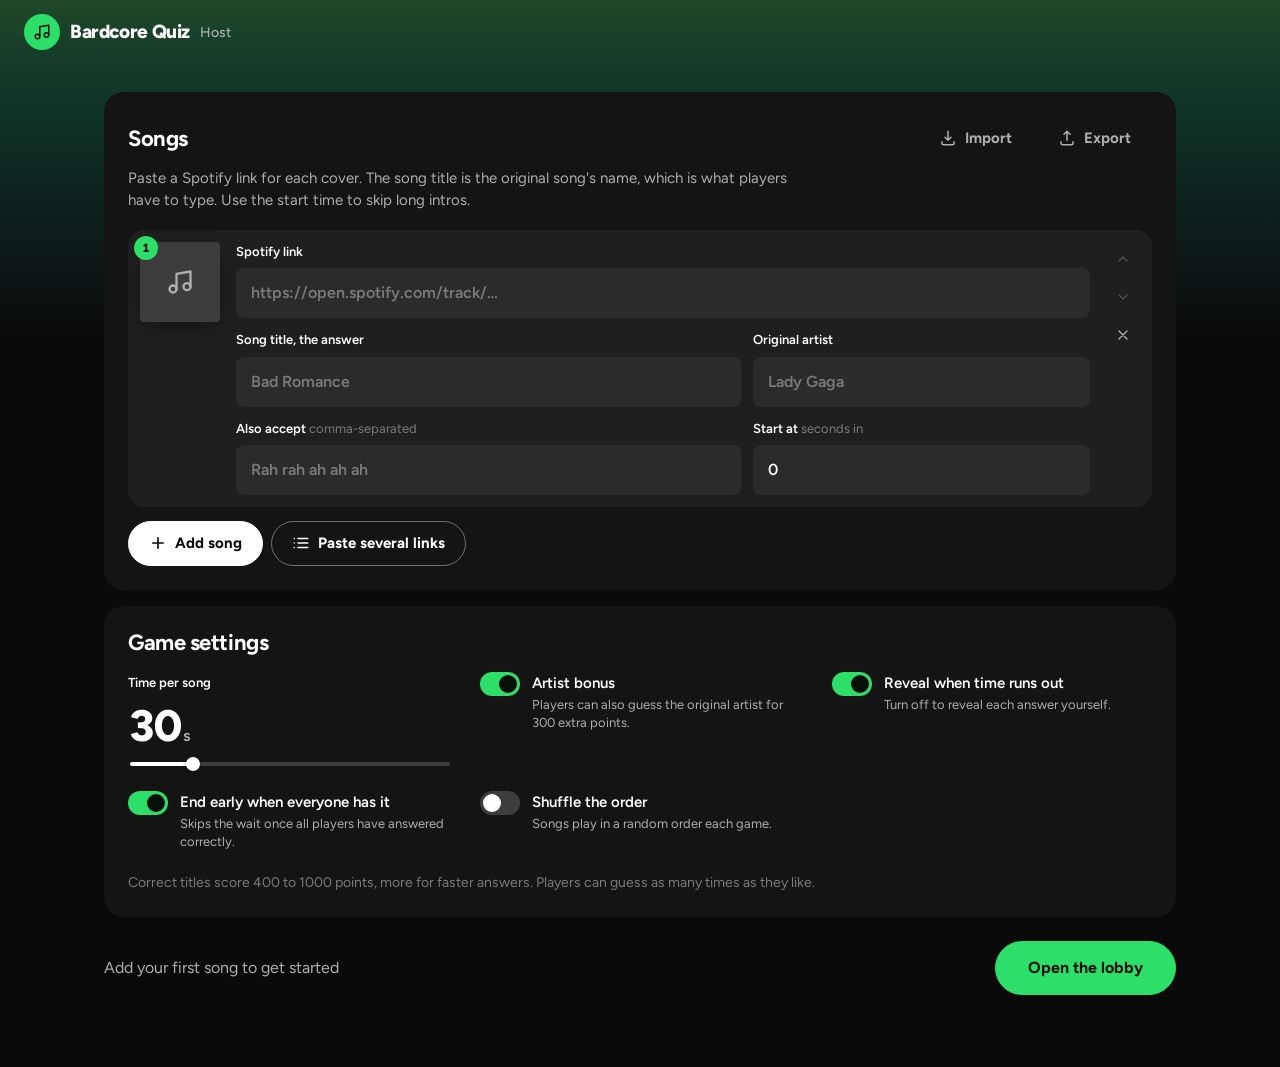
==== commit ce96f314: "Restyle: flat Spotify-style theme with solid pill buttons - Near-black base, stepped grey surfaces, " ====
--- a/host.html
+++ b/host.html
@@ -3,9 +3,9 @@
 <head>
   <meta charset="utf-8">
   <meta name="viewport" content="width=device-width, initial-scale=1">
-  <meta name="theme-color" content="#1c120f">
+  <meta name="theme-color" content="#121212">
   <title>Bardcore Quiz · Host</title>
-  <link rel="icon" href="data:image/svg+xml,<svg xmlns='http://www.w3.org/2000/svg' viewBox='0 0 32 32'><rect width='32' height='32' rx='9' fill='%238f2a2a'/><path d='M13 22V9l9-2v13' stroke='%23e9c46a' stroke-width='2.4' fill='none' stroke-linecap='round' stroke-linejoin='round'/><circle cx='10.5' cy='22' r='2.6' fill='%23e9c46a'/><circle cx='19.5' cy='20' r='2.6' fill='%23e9c46a'/></svg>">
+  <link rel="icon" href="data:image/svg+xml,<svg xmlns='http://www.w3.org/2000/svg' viewBox='0 0 32 32'><rect width='32' height='32' rx='9' fill='%231ed760'/><path d='M13 22V9l9-2v13' stroke='%23121212' stroke-width='2.4' fill='none' stroke-linecap='round' stroke-linejoin='round'/><circle cx='10.5' cy='22' r='2.6' fill='%23121212'/><circle cx='19.5' cy='20' r='2.6' fill='%23121212'/></svg>">
   <link rel="preconnect" href="https://fonts.googleapis.com">
   <link rel="preconnect" href="https://fonts.gstatic.com" crossorigin>
   <link rel="stylesheet" href="css/style.css">
@@ -93,7 +93,7 @@
   <!-- ───────── LOBBY ───────── -->
   <main class="wrap" data-screen="lobby" hidden>
     <div class="lobby">
-      <div class="jelly stacked lobby-card">
+      <div class="jelly accent lobby-card">
         <p class="join-steps">Join on your phone at <span class="url" id="join-url"></span> with this code</p>
         <div class="room-code" id="room-code" aria-live="polite">····</div>
       </div>
@@ -119,7 +119,7 @@
       <h1 id="q-label">Song 1 of 10</h1>
       <div class="progress-dots" id="q-dots" aria-hidden="true"></div>
     </div>
-    <div class="jelly stacked thermo" id="thermo">
+    <div class="jelly thermo" id="thermo">
       <div class="timer" id="timer" aria-live="off">30</div>
       <div class="timer-track"><div id="timer-bar"></div></div>
       <p class="found" id="answered"></p>
@@ -152,7 +152,7 @@
 
   <!-- ───────── REVEAL ───────── -->
   <main class="wrap" data-screen="reveal" hidden>
-    <section class="jelly stacked reveal-hero" id="reveal-hero">
+    <section class="jelly reveal-hero" id="reveal-hero">
       <div id="rv-art"></div>
       <div>
         <div class="answer-title display" id="rv-title"></div>
--- a/css/style.css
+++ b/css/style.css
@@ -1,278 +1,182 @@
-@import url('https://fonts.googleapis.com/css2?family=Playfair+Display:wght@600;700;800&family=Poppins:wght@400;500;600;700;800&display=swap');
+@import url('https://fonts.googleapis.com/css2?family=Figtree:wght@400;500;600;700;800;900&display=swap');
 
 /* ─────────────────────────────────────────────────────────────
-   Bardcore Quiz · one red, many depths
-   Everything is a shade of a single crimson hue (≈ 25°) in OKLCH,
-   from near-black to bright scarlet. White is the only contrast.
+   Bardcore Quiz · flat, solid, Spotify-style
+   Near-black base, stepped grey surfaces, one green accent.
+   Colours in OKLCH. No gloss, no glass: just solid fills,
+   pill buttons and bold type.
    ───────────────────────────────────────────────────────────── */
 :root {
   color-scheme: dark;
 
-  --ink:     oklch(0.11 0.018 22);   /* almost black, still warm */
-  --red-950: oklch(0.17 0.055 22);
-  --red-900: oklch(0.23 0.09 23);
-  --red-800: oklch(0.31 0.13 24);
-  --red-700: oklch(0.41 0.17 25);
-  --red-600: oklch(0.52 0.205 26);
-  --red-500: oklch(0.61 0.22 27);    /* scarlet */
-  --red-400: oklch(0.70 0.18 24);
-  --red-300: oklch(0.80 0.11 20);    /* rose */
-  --ember:   oklch(0.78 0.15 55);    /* "so close" */
-
-  --text:   oklch(0.985 0.008 20);
-  --text-2: oklch(0.87 0.035 20);
-  --text-3: oklch(0.72 0.06 20);
-
-  /* alpha borders + glass */
-  --line:        oklch(1 0 0 / 0.09);
-  --line-strong: oklch(1 0 0 / 0.16);
-  --hi:          oklch(1 0 0 / 0.22);  /* top highlight on glass */
+  --bg:        oklch(0.145 0 0);      /* #121212 */
+  --surface-1: oklch(0.19 0 0);       /* #181818 cards */
+  --surface-2: oklch(0.24 0 0);       /* #1f1f1f / #242424 raised */
+  --surface-3: oklch(0.29 0 0);       /* #2a2a2a inputs, chips */
+  --surface-4: oklch(0.36 0 0);       /* hover */
+  --green:     oklch(0.79 0.21 149);  /* #1ed760 */
+  --green-hi:  oklch(0.84 0.20 149);  /* hover */
+  --green-ink: oklch(0.16 0.02 150);  /* text on green */
+  --orange:    oklch(0.80 0.15 65);   /* "so close" */
+  --red:       oklch(0.68 0.18 15);   /* wrong / remove */
+
+  --text:   oklch(1 0 0);
+  --text-2: oklch(0.75 0 0);          /* #b3b3b3 */
+  --text-3: oklch(0.58 0 0);
+
+  --line: oklch(1 0 0 / 0.1);
 
   /* concentric radii: inner = outer − padding */
-  --r-xl: 36px;
-  --r-lg: 28px;
-  --r-md: 20px;
-
-  --serif: 'Playfair Display', Georgia, serif;
-  --sans: 'Poppins', system-ui, -apple-system, 'Segoe UI', sans-serif;
-
-  --ease-out: cubic-bezier(.2, .8, .2, 1);
-  --ease-spring: cubic-bezier(.3, 1.4, .5, 1);
-}
-@property --heat { syntax: '<number>'; inherits: true; initial-value: 0; }
+  --r-lg: 20px;
+  --r-md: 12px;
+
+  --font: 'Figtree', system-ui, -apple-system, 'Segoe UI', sans-serif;
+  --ease: cubic-bezier(.2, .8, .2, 1);
+  --spring: cubic-bezier(.3, 1.4, .5, 1);
+}
 
 * { box-sizing: border-box; }
 html, body { margin: 0; }
 body {
-  font-family: var(--sans);
+  font-family: var(--font);
   font-size: 16px;
-  line-height: 1.55;
+  line-height: 1.5;
   color: var(--text);
-  background: var(--ink);
+  background: var(--bg);
   min-height: 100vh;
   min-height: 100dvh;
   -webkit-font-smoothing: antialiased;
 }
-/* the red sky: scarlet glow overhead, sinking to black */
+/* a faint green wash at the top of the page, like a playlist header */
 body::before {
-  content: ''; position: fixed; inset: 0; z-index: -1; pointer-events: none;
-  background:
-    radial-gradient(90% 60% at 50% -12% in oklch, oklch(0.55 0.21 27 / .85), transparent 70%),
-    radial-gradient(60% 45% at 100% 0% in oklch, oklch(0.45 0.18 22 / .5), transparent 70%),
-    radial-gradient(70% 40% at 0% 100% in oklch, oklch(0.30 0.12 24 / .45), transparent 70%),
-    linear-gradient(180deg in oklch, var(--red-900), var(--ink) 65%);
+  content: ''; position: fixed; inset: 0 0 auto; height: 340px; z-index: -1; pointer-events: none;
+  background: linear-gradient(180deg in oklch, oklch(0.36 0.07 149), var(--bg));
 }
 [hidden] { display: none !important; }
-::selection { background: oklch(0.61 0.22 27 / .5); }
-
-h1, h2, h3 { margin: 0; font-weight: 600; letter-spacing: -0.015em; line-height: 1.15; }
-h2 { font-size: 20px; }
+::selection { background: oklch(0.79 0.21 149 / .4); }
+
+h1, h2, h3 { margin: 0; font-weight: 700; letter-spacing: -0.02em; line-height: 1.15; }
+h2 { font-size: 22px; }
 p { margin: 0; }
-a { color: var(--red-300); text-underline-offset: 3px; }
-code { font-size: .88em; background: oklch(1 0 0 / .08); padding: 1px 7px; border-radius: 6px; }
+a { color: var(--text-2); text-underline-offset: 3px; }
+a:hover { color: var(--text); }
+code { font-size: .88em; background: var(--surface-3); padding: 1px 7px; border-radius: 6px; }
 .muted { color: var(--text-2); }
 .faint { color: var(--text-3); }
 .small { font-size: 14px; }
 .center { text-align: center; }
-
-/* serif display, white fading into rose like ink drying */
-.display {
-  font-family: var(--serif); font-weight: 700; letter-spacing: -0.01em; line-height: 1.08;
-  background: linear-gradient(180deg in oklch, var(--text) 30%, var(--red-300));
-  -webkit-background-clip: text; background-clip: text; color: transparent;
-  text-wrap: balance;
-}
-
-:focus-visible { outline: 2px solid var(--red-300); outline-offset: 3px; }
+.display { font-weight: 800; letter-spacing: -0.04em; line-height: 1.02; text-wrap: balance; }
+
+:focus-visible { outline: 2px solid var(--text); outline-offset: 3px; }
 
 /* ── layout ─────────────────────────────────────────── */
 .wrap { max-width: 1120px; margin: 0 auto; padding: 28px 24px 72px; }
 .phone { max-width: 460px; margin: 0 auto; padding: 14px 16px 40px; }
 .row { display: flex; gap: 12px; align-items: center; flex-wrap: wrap; }
 .stack { display: flex; flex-direction: column; gap: 16px; }
-.grid-2 { display: grid; grid-template-columns: 1fr 1fr; gap: 20px; }
+.grid-2 { display: grid; grid-template-columns: 1fr 1fr; gap: 16px; }
 @media (max-width: 820px) { .grid-2 { grid-template-columns: 1fr; } }
 
 /* ── top bar ────────────────────────────────────────── */
 .topbar {
-  position: sticky; top: 0; z-index: 10;
   display: flex; align-items: center; justify-content: space-between; gap: 16px;
   padding: 14px 24px;
-  background: oklch(0.17 0.055 22 / .55);
-  backdrop-filter: blur(20px) saturate(1.4);
-  -webkit-backdrop-filter: blur(20px) saturate(1.4);
-  border-bottom: 1px solid var(--line);
-}
-.brand { display: flex; align-items: center; gap: 12px; font-weight: 600; font-size: 18px; letter-spacing: -0.01em; }
-.brand-mark {
-  width: 40px; height: 40px; border-radius: 50%; display: grid; place-items: center; flex: none;
-  background: radial-gradient(120% 120% at 30% 15% in oklch, var(--red-400), var(--red-600) 45%, var(--red-800));
-  box-shadow: inset 0 1px 0 oklch(1 0 0 / .45), inset 0 -6px 12px oklch(0.2 0.08 24 / .5), 0 6px 18px -6px oklch(0.61 0.22 27 / .7);
-  color: var(--text);
-}
-.brand-mark svg { width: 19px; height: 19px; }
-.brand .role { font-weight: 400; font-size: 14px; color: var(--text-3); }
-.room-pill {
-  display: inline-flex; align-items: center; gap: 10px; padding: 5px 5px 5px 16px;
-  border-radius: 999px; font-size: 14px; color: var(--text-2);
-  background: linear-gradient(180deg in oklch, oklch(1 0 0 / .12), oklch(1 0 0 / .03));
-  border: 1px solid var(--line); box-shadow: inset 0 1px 0 var(--hi);
-  backdrop-filter: blur(16px); -webkit-backdrop-filter: blur(16px);
-}
-.room-pill b { font-weight: 700; letter-spacing: .14em; color: var(--text); padding: 4px 12px 4px 14px; border-radius: 999px; background: oklch(0.61 0.22 27 / .35); box-shadow: inset 0 1px 0 oklch(1 0 0 / .25); }
-
-/* ── glass panel ────────────────────────────────────── */
+}
+.brand { display: flex; align-items: center; gap: 10px; font-weight: 800; font-size: 19px; letter-spacing: -0.02em; }
+.brand-mark { width: 36px; height: 36px; border-radius: 50%; display: grid; place-items: center; flex: none; background: var(--green); color: var(--green-ink); }
+.brand-mark svg { width: 18px; height: 18px; }
+.brand .role { font-weight: 500; font-size: 14px; color: var(--text-2); letter-spacing: 0; }
+.room-pill { display: inline-flex; align-items: center; gap: 10px; padding: 4px 4px 4px 16px; border-radius: 999px; background: var(--surface-2); font-size: 14px; color: var(--text-2); }
+.room-pill b { font-weight: 800; letter-spacing: .12em; color: var(--green-ink); background: var(--green); padding: 4px 12px 4px 14px; border-radius: 999px; }
+
+/* ── surfaces ───────────────────────────────────────── */
 .panel {
   --r: var(--r-lg); --p: 24px;
-  border-radius: var(--r);
-  padding: var(--p);
-  background: linear-gradient(180deg in oklch, oklch(0.27 0.09 24 / .55), oklch(0.15 0.045 22 / .7));
-  border: 1px solid var(--line);
-  box-shadow: inset 0 1px 0 oklch(1 0 0 / .12), 0 30px 60px -30px oklch(0.05 0.02 20 / .9);
-  backdrop-filter: blur(24px) saturate(1.3);
-  -webkit-backdrop-filter: blur(24px) saturate(1.3);
-}
-.panel + .panel { margin-top: 20px; }
+  border-radius: var(--r); padding: var(--p);
+  background: var(--surface-1);
+}
+.panel + .panel { margin-top: 16px; }
 .panel-head { display: flex; align-items: center; justify-content: space-between; gap: 12px; flex-wrap: wrap; margin-bottom: 6px; }
 .panel .lede { color: var(--text-2); max-width: 66ch; margin-bottom: 18px; font-size: 15px; }
 
+/* big feature card (timer, room code, reveal) */
+.jelly {
+  --r: 28px; --p: 28px;
+  position: relative; border-radius: var(--r); padding: var(--p);
+  background: var(--surface-2);
+}
+/* solid green block with black type */
+.jelly.accent { background: var(--green); color: var(--green-ink); }
+.jelly.accent .muted, .jelly.accent .faint, .jelly.accent p { color: oklch(0.16 0.02 150 / .78); }
+.jelly.accent .display, .jelly.accent h1 { color: var(--green-ink); }
+
 .notice {
-  border-radius: var(--r-md); padding: 12px 16px; margin-bottom: 18px; font-size: 15px;
+  border-radius: var(--r-md); padding: 12px 16px; margin-bottom: 16px; font-size: 15px;
   display: flex; gap: 12px; align-items: center; flex-wrap: wrap;
-  background: linear-gradient(180deg in oklch, oklch(1 0 0 / .08), oklch(1 0 0 / .03));
-  border: 1px solid var(--line-strong); color: var(--text-2);
-  box-shadow: inset 0 1px 0 oklch(1 0 0 / .1);
+  background: var(--surface-2); color: var(--text-2);
 }
 .notice b { color: var(--text); }
-.notice.warn { border-color: oklch(0.78 0.15 55 / .35); background: oklch(0.78 0.15 55 / .08); }
-.notice.error { border-color: oklch(0.70 0.18 24 / .55); background: oklch(0.52 0.205 26 / .22); color: var(--text); }
-
-/* ── jelly card: the glossy red slab from the reference ──
-   Lit from above, darker at the base, thick glass rim.
-   --heat (0 → 1) pushes it from deep crimson to hot scarlet. */
-.jelly {
-  --r: var(--r-xl); --p: 28px;
-  --top: color-mix(in oklch, var(--red-600) calc((1 - var(--heat)) * 100%), oklch(0.70 0.22 32));
-  position: relative;
-  border-radius: var(--r); padding: var(--p);
-  background:
-    radial-gradient(130% 85% at 50% -5% in oklch, var(--top), var(--red-700) 48%, var(--red-900) 100%);
-  box-shadow:
-    inset 0 1.5px 0 oklch(1 0.02 25 / .45),
-    inset 0 0 0 1px oklch(1 0 0 / .08),
-    inset 0 24px 40px -24px oklch(1 0.05 25 / .35),
-    inset 0 -40px 60px -20px oklch(0.10 0.04 22 / .55),
-    0 40px 80px -30px oklch(0.45 0.19 26 / calc(.45 + var(--heat) * .35));
-  transition: --heat 1s linear;
-}
-.jelly.calm { --heat: 0; --top: var(--red-600); }
-/* two softer cards peeking out behind, like a stack */
-.jelly.stacked { margin-top: 18px; }
-.jelly.stacked::before,
-.jelly.stacked::after {
-  content: ''; position: absolute; z-index: -1; pointer-events: none;
-  border-radius: var(--r) var(--r) 0 0; height: 48px;
-}
-.jelly.stacked::after  { top: -9px;  left: 5%;  right: 5%;  background: linear-gradient(180deg in oklch, oklch(0.66 0.17 12), oklch(0.45 0.15 18)); }
-.jelly.stacked::before { top: -18px; left: 10%; right: 10%; background: linear-gradient(180deg in oklch, oklch(0.62 0.14 345), oklch(0.42 0.12 355)); }
+.notice.warn { background: oklch(0.80 0.15 65 / .14); color: var(--text); }
+.notice.error { background: oklch(0.68 0.18 15 / .18); color: var(--text); }
 
 /* ── forms ──────────────────────────────────────────── */
-.field { display: flex; flex-direction: column; gap: 7px; justify-content: flex-end; font-size: 13px; font-weight: 500; color: var(--text-2); }
+.field { display: flex; flex-direction: column; gap: 7px; justify-content: flex-end; font-size: 13px; font-weight: 600; color: var(--text); }
 .field .hint { font-weight: 400; color: var(--text-3); }
 input, textarea {
   font: inherit; font-size: 16px; color: var(--text);
-  background: linear-gradient(180deg in oklch, oklch(0.10 0.025 22 / .75), oklch(0.17 0.06 23 / .6));
-  border: 1px solid var(--line-strong); border-radius: 14px; padding: 12px 14px; width: 100%;
-  box-shadow: inset 0 2px 6px oklch(0 0 0 / .25);
-  transition: border-color .15s, box-shadow .15s, background .15s;
-}
-input::placeholder, textarea::placeholder { color: oklch(0.62 0.06 20); }
-input:hover, textarea:hover { border-color: oklch(1 0 0 / .24); }
-input:focus, textarea:focus { outline: none; border-color: var(--red-400); box-shadow: inset 0 2px 6px oklch(0 0 0 / .25), 0 0 0 4px oklch(0.61 0.22 27 / .28); }
-input.bad { border-color: var(--ember); box-shadow: 0 0 0 4px oklch(0.78 0.15 55 / .18); }
-input:disabled { opacity: .5; }
-
-.toggle { display: flex; align-items: flex-start; gap: 12px; cursor: pointer; font-size: 15px; color: var(--text); line-height: 1.4; position: relative; }
+  background: var(--surface-3); border: 1px solid transparent; border-radius: 8px; padding: 12px 14px; width: 100%;
+  transition: background .15s, border-color .15s, box-shadow .15s;
+}
+input::placeholder, textarea::placeholder { color: var(--text-3); }
+input:hover, textarea:hover { background: oklch(0.31 0 0); border-color: oklch(1 0 0 / .14); }
+input:focus, textarea:focus { outline: none; background: var(--surface-3); border-color: var(--text); box-shadow: 0 0 0 1px var(--text); }
+input.bad { border-color: var(--orange); box-shadow: 0 0 0 1px var(--orange); }
+input:disabled { opacity: .45; }
+
+.toggle { display: flex; align-items: flex-start; gap: 12px; cursor: pointer; font-size: 15px; font-weight: 600; line-height: 1.4; position: relative; }
 .toggle input { position: absolute; opacity: 0; width: 1px; height: 1px; }
-.toggle .track {
-  flex: none; width: 46px; height: 28px; border-radius: 999px; position: relative; margin-top: -2px;
-  background: linear-gradient(180deg in oklch, oklch(0.10 0.025 22), oklch(0.20 0.06 23));
-  border: 1px solid var(--line-strong); box-shadow: inset 0 2px 5px oklch(0 0 0 / .4);
-  transition: background .25s var(--ease-out);
-}
-.toggle .track::after {
-  content: ''; position: absolute; top: 3px; left: 3px; width: 20px; height: 20px; border-radius: 50%;
-  background: radial-gradient(circle at 40% 30% in oklch, white, oklch(0.90 0.02 20));
-  box-shadow: 0 2px 6px oklch(0 0 0 / .45), inset 0 -1px 2px oklch(0 0 0 / .15);
-  transition: transform .3s var(--ease-spring);
-}
-.toggle input:checked + .track { background: radial-gradient(140% 120% at 50% -20% in oklch, var(--red-400), var(--red-600) 50%, var(--red-800)); box-shadow: inset 0 1px 0 oklch(1 0 0 / .35), 0 4px 14px -4px oklch(0.61 0.22 27 / .7); }
-.toggle input:checked + .track::after { transform: translateX(18px); }
-.toggle input:focus-visible + .track { outline: 2px solid var(--red-300); outline-offset: 2px; }
-.toggle small { display: block; color: var(--text-3); font-size: 13px; margin-top: 2px; }
-
-input[type=range] { -webkit-appearance: none; appearance: none; height: 8px; padding: 0; border: 0; border-radius: 99px; box-shadow: inset 0 1px 3px oklch(0 0 0 / .4); background: linear-gradient(90deg in oklch, var(--red-700), var(--red-500) var(--fill, 20%), oklch(0.12 0.03 22) var(--fill, 20%)); }
-input[type=range]:focus { box-shadow: inset 0 1px 3px oklch(0 0 0 / .4); background: linear-gradient(90deg in oklch, var(--red-700), var(--red-500) var(--fill, 20%), oklch(0.12 0.03 22) var(--fill, 20%)); }
-input[type=range]::-webkit-slider-thumb { -webkit-appearance: none; width: 24px; height: 24px; border-radius: 50%; cursor: grab; background: radial-gradient(circle at 40% 30% in oklch, white, oklch(0.88 0.03 20)); box-shadow: 0 2px 8px oklch(0 0 0 / .5), 0 0 0 4px oklch(0.61 0.22 27 / .35); }
-input[type=range]::-moz-range-thumb { width: 22px; height: 22px; border: 0; border-radius: 50%; cursor: grab; background: white; box-shadow: 0 2px 8px oklch(0 0 0 / .5), 0 0 0 4px oklch(0.61 0.22 27 / .35); }
-
-/* ── buttons: glass pills ───────────────────────────────
-   default = smoked glass · .btn-primary = red jelly
-   .btn-light = frosted white · .btn-quiet = text only      */
+.toggle .track { flex: none; width: 40px; height: 24px; border-radius: 999px; position: relative; margin-top: -1px; background: var(--surface-4); transition: background .2s var(--ease); }
+.toggle .track::after { content: ''; position: absolute; top: 3px; left: 3px; width: 18px; height: 18px; border-radius: 50%; background: var(--text); transition: transform .25s var(--spring); }
+.toggle input:checked + .track { background: var(--green); }
+.toggle input:checked + .track::after { transform: translateX(16px); background: var(--green-ink); }
+.toggle input:focus-visible + .track { outline: 2px solid var(--text); outline-offset: 2px; }
+.toggle small { display: block; color: var(--text-2); font-weight: 400; font-size: 13px; margin-top: 2px; }
+
+/* Spotify-style scrubber: white fill that turns green on hover */
+input[type=range] { -webkit-appearance: none; appearance: none; height: 4px; padding: 0; border: 0; border-radius: 99px; background: linear-gradient(90deg, var(--text) var(--fill, 20%), var(--surface-4) var(--fill, 20%)); }
+input[type=range]:hover, input[type=range]:focus { border: 0; box-shadow: none; background: linear-gradient(90deg, var(--green) var(--fill, 20%), var(--surface-4) var(--fill, 20%)); }
+input[type=range]::-webkit-slider-thumb { -webkit-appearance: none; width: 14px; height: 14px; border-radius: 50%; background: var(--text); cursor: grab; box-shadow: 0 2px 4px oklch(0 0 0 / .5); }
+input[type=range]::-moz-range-thumb { width: 14px; height: 14px; border: 0; border-radius: 50%; background: var(--text); cursor: grab; }
+
+/* ── buttons: solid pills ───────────────────────────────
+   default = outline · .btn-primary = green · .btn-light = white
+   .btn-quiet = text only                                    */
 button, .btn {
-  position: relative; overflow: hidden; isolation: isolate;
-  font: inherit; font-weight: 500; font-size: 15px;
-  display: inline-flex; align-items: center; justify-content: center; gap: 9px;
-  padding: 11px 20px; border-radius: 999px; cursor: pointer; text-decoration: none;
-  color: var(--text);
-  background:
-    radial-gradient(70% 140% at 20% 0% in oklch, oklch(1 0 0 / .16), transparent 60%),
-    linear-gradient(180deg in oklch, oklch(0.30 0.07 24 / .7), oklch(0.12 0.03 22 / .8));
-  border: 1px solid oklch(1 0 0 / .13);
-  box-shadow: inset 0 1px 0 oklch(1 0 0 / .2), inset 0 -1px 0 oklch(0 0 0 / .3), 0 8px 20px -10px oklch(0 0 0 / .7);
-  backdrop-filter: blur(16px) saturate(1.4);
-  -webkit-backdrop-filter: blur(16px) saturate(1.4);
-  transition: transform .15s var(--ease-out), box-shadow .2s, border-color .2s, filter .2s, opacity .2s;
-}
-button:hover:not(:disabled) { border-color: oklch(1 0 0 / .24); filter: brightness(1.12); }
-button:active:not(:disabled) { transform: scale(.96); }
-button:disabled { opacity: .4; cursor: not-allowed; }
+  font: inherit; font-weight: 700; font-size: 15px; letter-spacing: 0;
+  display: inline-flex; align-items: center; justify-content: center; gap: 8px;
+  padding: 10px 20px; min-height: 42px; border-radius: 999px; cursor: pointer; text-decoration: none;
+  color: var(--text); background: transparent; border: 1px solid oklch(0.55 0 0);
+  transition: transform .12s var(--ease), background .15s, border-color .15s, color .15s;
+}
+button:hover:not(:disabled) { border-color: var(--text); transform: scale(1.03); }
+button:active:not(:disabled) { transform: scale(.97); }
+button:disabled { opacity: .35; cursor: not-allowed; }
 button svg { width: 18px; height: 18px; flex: none; }
 
-.btn-primary {
-  font-weight: 600;
-  background: radial-gradient(140% 120% at 50% -25% in oklch, oklch(0.76 0.17 30), var(--red-500) 42%, var(--red-700) 100%);
-  border-color: oklch(0.80 0.12 25 / .45);
-  box-shadow:
-    inset 0 1px 0 oklch(1 0.03 30 / .6),
-    inset 0 -10px 18px -6px oklch(0.22 0.09 24 / .55),
-    0 12px 32px -10px oklch(0.61 0.22 27 / .85);
-}
-/* glossy cap on the top half */
-.btn-primary::before, .btn-light::before {
-  content: ''; position: absolute; z-index: -1; left: 8%; right: 8%; top: 1px; height: 48%;
-  border-radius: 999px 999px 40% 40% / 999px 999px 100% 100%;
-  background: linear-gradient(180deg, oklch(1 0 0 / .32), oklch(1 0 0 / 0));
-  pointer-events: none;
-}
-.btn-light {
-  font-weight: 600; color: var(--red-800);
-  background: radial-gradient(140% 120% at 50% -25% in oklch, white, oklch(0.94 0.025 20) 55%, oklch(0.84 0.05 20));
-  border-color: oklch(1 0 0 / .7);
-  box-shadow: inset 0 -6px 12px -4px oklch(0.6 0.1 20 / .35), 0 12px 32px -12px oklch(1 0 0 / .35);
-  backdrop-filter: none;
-}
-.btn-light::before { background: linear-gradient(180deg, oklch(1 0 0 / .9), oklch(1 0 0 / 0)); }
-.btn-quiet { background: transparent; border-color: transparent; box-shadow: none; color: var(--text-2); backdrop-filter: none; }
-.btn-quiet:hover:not(:disabled) { color: var(--text); background: oklch(1 0 0 / .06); }
-.btn-lg { font-size: 17px; padding: 15px 30px; }
-.btn-round { width: 48px; height: 48px; padding: 0; }
-
-/* icon swap: outgoing icon blurs away while the new one blurs in */
+.btn-primary { background: var(--green); color: var(--green-ink); border-color: var(--green); }
+.btn-primary:hover:not(:disabled) { background: var(--green-hi); border-color: var(--green-hi); }
+.btn-light { background: var(--text); color: var(--bg); border-color: var(--text); }
+.btn-light:hover:not(:disabled) { background: oklch(0.92 0 0); }
+.btn-quiet { border-color: transparent; color: var(--text-2); }
+.btn-quiet:hover:not(:disabled) { border-color: transparent; color: var(--text); }
+.btn-lg { font-size: 16px; padding: 14px 32px; min-height: 52px; }
+.jelly.accent button { border-color: oklch(0.16 0.02 150 / .5); color: var(--green-ink); }
+
+/* icon swap: outgoing icon blurs away as the new one blurs in */
 .swap { display: inline-grid; width: 18px; height: 18px; }
-.swap > svg { grid-area: 1 / 1; transition: opacity .22s var(--ease-out), filter .22s var(--ease-out), transform .3s var(--ease-spring); }
+.swap > svg { grid-area: 1 / 1; transition: opacity .2s var(--ease), filter .2s var(--ease), transform .3s var(--spring); }
 .swap > svg:last-child,
-[data-on="true"] .swap > svg:first-child { opacity: 0; filter: blur(4px); transform: scale(.5) rotate(-25deg); }
+[data-on="true"] .swap > svg:first-child { opacity: 0; filter: blur(4px); transform: scale(.5); }
 [data-on="true"] .swap > svg:last-child { opacity: 1; filter: blur(0); transform: none; }
 .swap-label { display: inline-grid; text-align: left; }
 .swap-label > span { grid-area: 1 / 1; transition: opacity .2s, filter .2s; }
@@ -281,35 +185,34 @@
 [data-on="true"] .swap-label > span:last-child { opacity: 1; filter: none; }
 
 /* ── setup: song list ───────────────────────────────── */
-.song-list { display: flex; flex-direction: column; gap: 10px; }
+.song-list { display: flex; flex-direction: column; gap: 8px; }
 .song-row {
-  --r: 24px; --p: 14px;
+  --r: 16px; --p: 12px;
   display: grid; grid-template-columns: 80px 1fr auto; gap: 16px; align-items: start;
-  padding: var(--p); border-radius: var(--r);
-  background: linear-gradient(180deg in oklch, oklch(1 0 0 / .06), oklch(1 0 0 / .02));
-  border: 1px solid var(--line); box-shadow: inset 0 1px 0 oklch(1 0 0 / .08);
-  transition: border-color .2s;
-}
-.song-row:focus-within { border-color: oklch(0.70 0.18 24 / .45); }
+  padding: var(--p); border-radius: var(--r); background: var(--surface-2);
+  transition: background .15s;
+}
+.song-row:hover, .song-row:focus-within { background: oklch(0.26 0 0); }
 .song-row .thumb {
   position: relative; width: 80px; aspect-ratio: 1; border-radius: calc(var(--r) - var(--p));
-  background: radial-gradient(120% 120% at 30% 10% in oklch, var(--red-600), var(--red-800) 60%, var(--red-950)) center/cover no-repeat;
-  box-shadow: inset 0 1px 0 oklch(1 0 0 / .3), 0 8px 20px -10px oklch(0 0 0 / .8);
-  display: grid; place-items: center; color: oklch(1 0 0 / .75);
+  background: var(--surface-4) center/cover no-repeat;
+  display: grid; place-items: center; color: var(--text-2);
+  box-shadow: 0 8px 20px -8px oklch(0 0 0 / .6);
 }
 .song-row .thumb svg { width: 28px; height: 28px; }
 .song-row .thumb .idx {
-  position: absolute; left: -6px; top: -6px; min-width: 26px; height: 26px; padding: 0 8px; border-radius: 999px;
-  display: grid; place-items: center; font-size: 12px; font-weight: 600; font-variant-numeric: tabular-nums;
-  background: var(--text); color: var(--red-800); box-shadow: 0 4px 10px -2px oklch(0 0 0 / .5);
+  position: absolute; left: -6px; top: -6px; min-width: 24px; height: 24px; padding: 0 7px; border-radius: 999px;
+  display: grid; place-items: center; font-size: 12px; font-weight: 800; font-variant-numeric: tabular-nums;
+  background: var(--green); color: var(--green-ink);
 }
 .song-row .fields { display: grid; grid-template-columns: 1.5fr 1fr; gap: 12px; }
 .song-row .fields .wide { grid-column: 1 / -1; }
-.song-row .cover-name { grid-column: 1 / -1; font-size: 13px; color: var(--text-3); }
+.song-row .cover-name { grid-column: 1 / -1; font-size: 13px; color: var(--text-2); }
 .song-row .cover-name:empty { display: none; }
-.song-row .row-btns { display: flex; flex-direction: column; gap: 6px; }
-.song-row .row-btns button { width: 36px; height: 36px; padding: 0; }
-.song-row .row-btns button[data-act=del]:hover:not(:disabled) { color: var(--red-300); }
+.song-row .row-btns { display: flex; flex-direction: column; gap: 4px; }
+.song-row .row-btns button { width: 34px; height: 34px; min-height: 0; padding: 0; border-color: transparent; color: var(--text-2); }
+.song-row .row-btns button:hover:not(:disabled) { color: var(--text); background: var(--surface-4); }
+.song-row .row-btns button[data-act=del]:hover:not(:disabled) { color: var(--red); }
 .song-row .row-btns button svg { pointer-events: none; width: 16px; height: 16px; }
 @media (max-width: 720px) {
   .song-row { grid-template-columns: 60px 1fr; }
@@ -320,217 +223,186 @@
 
 .settings-grid { display: grid; grid-template-columns: repeat(auto-fit, minmax(250px, 1fr)); gap: 24px 32px; margin-top: 18px; }
 .duration { display: flex; flex-direction: column; gap: 12px; }
-.duration .val { font-size: 40px; font-weight: 700; letter-spacing: -0.03em; line-height: 1; font-variant-numeric: tabular-nums; }
-.duration .val small { font-size: 16px; color: var(--text-3); font-weight: 500; letter-spacing: 0; margin-left: 3px; }
+.duration .val { font-size: 44px; font-weight: 800; letter-spacing: -0.04em; line-height: 1; font-variant-numeric: tabular-nums; }
+.duration .val small { font-size: 16px; color: var(--text-2); font-weight: 600; letter-spacing: 0; margin-left: 3px; }
 
 .footer-bar { display: flex; justify-content: space-between; align-items: center; gap: 16px; margin-top: 24px; flex-wrap: wrap; }
 
 /* ── lobby ──────────────────────────────────────────── */
-.lobby { display: grid; grid-template-columns: 1.4fr 1fr; gap: 20px; align-items: end; }
+.lobby { display: grid; grid-template-columns: 1.4fr 1fr; gap: 16px; align-items: stretch; }
 @media (max-width: 900px) { .lobby { grid-template-columns: 1fr; } }
 .lobby-card { display: flex; flex-direction: column; justify-content: space-between; gap: 28px; min-height: 400px; }
-.join-steps { font-size: clamp(18px, 2vw, 22px); line-height: 1.45; font-weight: 500; max-width: 32ch; color: var(--text-2); }
-.join-steps .url { font-weight: 700; color: var(--text); white-space: nowrap; }
-.room-code {
-  font-weight: 800; font-size: clamp(96px, 15vw, 190px); line-height: .85; letter-spacing: 0.02em;
-  font-variant-numeric: tabular-nums;
-  background: linear-gradient(180deg in oklch, white 35%, var(--red-300));
-  -webkit-background-clip: text; background-clip: text; color: transparent;
-  filter: drop-shadow(0 18px 40px oklch(0.2 0.1 24 / .6));
-}
+.join-steps { font-size: clamp(18px, 2vw, 24px); line-height: 1.35; font-weight: 600; max-width: 30ch; }
+.join-steps .url { font-weight: 800; white-space: nowrap; text-decoration: underline; text-decoration-thickness: 2px; text-underline-offset: 4px; }
+.room-code { font-weight: 900; font-size: clamp(100px, 15vw, 200px); line-height: .82; letter-spacing: -0.02em; font-variant-numeric: tabular-nums; }
 .qr-card {
-  --r: var(--r-xl); --p: 22px;
+  --r: 28px; --p: 24px;
   border-radius: var(--r); padding: var(--p); display: flex; flex-direction: column; gap: 12px; align-items: center; justify-content: center;
-  min-height: 400px;
-  background: radial-gradient(130% 100% at 50% 0% in oklch, white, oklch(0.93 0.03 20));
-  color: var(--red-900);
-  box-shadow: inset 0 -12px 30px -10px oklch(0.6 0.1 20 / .25), 0 40px 80px -30px oklch(0 0 0 / .8);
+  background: var(--text); color: var(--bg);
 }
 .qr-card img { width: 100%; max-width: 300px; display: block; border-radius: calc(var(--r) - var(--p)); }
-.qr-card p { font-size: 15px; color: oklch(0.42 0.1 24); text-align: center; }
-
-.roster-head { display: flex; justify-content: space-between; align-items: center; margin: 30px 0 12px; gap: 12px; flex-wrap: wrap; }
+.qr-card p { font-size: 15px; font-weight: 600; color: oklch(0.35 0 0); text-align: center; }
+
+.roster-head { display: flex; justify-content: space-between; align-items: center; margin: 32px 0 14px; gap: 12px; flex-wrap: wrap; }
 .players { display: flex; flex-wrap: wrap; gap: 8px; }
-.players:empty::before { content: 'Nobody here yet. Names appear the moment people join.'; color: var(--text-3); font-size: 15px; }
+.players:empty::before { content: 'Nobody here yet. Names appear the moment people join.'; color: var(--text-2); font-size: 15px; }
 .chip {
-  display: inline-flex; align-items: center; gap: 9px; font-size: 15px; font-weight: 500;
-  padding: 5px 16px 5px 5px; border-radius: 999px; color: var(--text);
-  background: linear-gradient(180deg in oklch, oklch(1 0 0 / .12), oklch(1 0 0 / .04));
-  border: 1px solid var(--line-strong); box-shadow: inset 0 1px 0 oklch(1 0 0 / .14);
-  backdrop-filter: blur(12px); -webkit-backdrop-filter: blur(12px);
-  animation: chip-in .5s var(--ease-spring) both;
-  transition: background .3s, color .3s;
-}
-.chip .av {
-  width: 28px; height: 28px; border-radius: 50%; display: grid; place-items: center; flex: none;
-  font-size: 13px; font-weight: 600;
-  background: radial-gradient(120% 120% at 30% 15% in oklch, var(--red-400), var(--red-600) 50%, var(--red-800));
-  box-shadow: inset 0 1px 0 oklch(1 0 0 / .4);
-}
+  display: inline-flex; align-items: center; gap: 8px; font-size: 15px; font-weight: 600;
+  padding: 4px 16px 4px 4px; border-radius: 999px; background: var(--surface-3); color: var(--text);
+  animation: chip-in .45s var(--spring) both; transition: background .25s, color .25s;
+}
+.chip .av { width: 28px; height: 28px; border-radius: 50%; display: grid; place-items: center; flex: none; font-size: 13px; font-weight: 800; background: var(--surface-4); color: var(--text); }
 .chip .av svg { width: 15px; height: 15px; }
-.tint-1 .av { background: radial-gradient(120% 120% at 30% 15% in oklch, oklch(0.75 0.13 15), oklch(0.55 0.17 10) 50%, oklch(0.36 0.12 10)); }
-.tint-2 .av { background: radial-gradient(120% 120% at 30% 15% in oklch, oklch(0.70 0.14 40), oklch(0.52 0.17 35) 50%, oklch(0.34 0.12 32)); }
-.tint-3 .av { background: radial-gradient(120% 120% at 30% 15% in oklch, oklch(0.55 0.14 25), oklch(0.36 0.12 25) 50%, oklch(0.22 0.07 25)); }
-.tint-4 .av { background: radial-gradient(120% 120% at 30% 15% in oklch, oklch(0.72 0.12 355), oklch(0.52 0.15 0) 50%, oklch(0.34 0.11 0)); }
+/* a few solid avatar colours so names are easy to tell apart */
+.tint-0 .av { background: oklch(0.62 0.17 30); }
+.tint-1 .av { background: oklch(0.58 0.15 290); }
+.tint-2 .av { background: oklch(0.62 0.13 240); }
+.tint-3 .av { background: oklch(0.70 0.14 80); color: var(--bg); }
+.tint-4 .av { background: oklch(0.62 0.17 350); }
+.tint-5 .av { background: oklch(0.66 0.12 200); color: var(--bg); }
 .chip.removable { cursor: pointer; }
-.chip.removable:hover { text-decoration: line-through; text-decoration-color: var(--red-300); }
-/* found it: the chip turns to frosted white */
-.chip.solved { color: var(--red-800); background: linear-gradient(180deg in oklch, white, oklch(0.90 0.03 20)); border-color: oklch(1 0 0 / .8); }
-.chip.solved .av { background: radial-gradient(120% 120% at 30% 15% in oklch, var(--red-400), var(--red-600)); color: white; }
-.chip .star { color: var(--red-600); font-size: 13px; margin-left: -3px; }
+.chip.removable:hover { background: oklch(0.68 0.18 15 / .25); text-decoration: line-through; }
+/* found it: solid green */
+.chip.solved { background: var(--green); color: var(--green-ink); }
+.chip.solved .av { background: var(--green-ink); color: var(--green); }
+.chip .star { font-size: 13px; margin-left: -2px; }
 @keyframes chip-in { from { transform: scale(.7); opacity: 0; filter: blur(4px); } to { transform: none; opacity: 1; filter: none; } }
 
 /* ── question (host) ────────────────────────────────── */
 .stage { display: flex; flex-direction: column; gap: 14px; padding-top: 20px; }
 .stage-head { display: flex; justify-content: space-between; align-items: center; gap: 16px; flex-wrap: wrap; }
-.stage-head h1 { font-family: var(--serif); font-size: clamp(28px, 3.2vw, 42px); font-weight: 700; }
+.stage-head h1 { font-size: clamp(28px, 3.2vw, 44px); font-weight: 800; letter-spacing: -0.035em; }
 .progress-dots { display: flex; gap: 6px; flex-wrap: wrap; }
-.progress-dots i { width: 18px; height: 6px; border-radius: 99px; background: oklch(1 0 0 / .14); transition: width .4s var(--ease-spring), background .3s; }
-.progress-dots i.done { background: var(--red-300); opacity: .55; }
-.progress-dots i.now { background: var(--text); width: 34px; }
-
-.thermo { text-align: center; padding: clamp(18px, 3vh, 36px) 28px; }
-.timer {
-  font-weight: 700; font-size: clamp(96px, min(19vw, 22vh), 250px); line-height: .9; letter-spacing: -0.05em;
-  font-variant-numeric: tabular-nums;
-  background: linear-gradient(180deg in oklch, white 40%, var(--red-300));
-  -webkit-background-clip: text; background-clip: text; color: transparent;
-  filter: drop-shadow(0 10px 30px oklch(0.2 0.1 24 / .5));
-}
-.timer.up { font-family: var(--serif); font-size: clamp(60px, min(9vw, 13vh), 130px); padding: .35em 0 .25em; letter-spacing: -0.01em; }
-.timer.low { animation: throb 1s var(--ease-out) infinite; }
-@keyframes throb { 0% { transform: scale(1); } 15% { transform: scale(1.045); } 100% { transform: scale(1); } }
-.timer-track { height: 8px; border-radius: 99px; background: oklch(0.08 0.03 22 / .5); box-shadow: inset 0 1px 3px oklch(0 0 0 / .5); overflow: hidden; margin: clamp(14px, 2.5vh, 26px) auto 0; max-width: 720px; }
-.timer-track > div { height: 100%; border-radius: inherit; background: linear-gradient(90deg in oklch, var(--red-300), white); box-shadow: 0 0 14px oklch(1 0 0 / .5); transition: width .25s linear; }
-.thermo .found { margin-top: 16px; font-size: clamp(16px, 1.6vw, 20px); font-weight: 500; color: var(--text-2); }
-.thermo .found b { font-size: 1.3em; color: var(--text); font-variant-numeric: tabular-nums; }
+.progress-dots i { width: 18px; height: 6px; border-radius: 99px; background: var(--surface-4); transition: width .4s var(--spring), background .3s; }
+.progress-dots i.done { background: var(--text-2); }
+.progress-dots i.now { background: var(--green); width: 34px; }
+
+.thermo { text-align: center; padding: clamp(20px, 3.5vh, 40px) 28px; }
+.timer { font-weight: 900; font-size: clamp(100px, min(20vw, 24vh), 260px); line-height: .88; letter-spacing: -0.05em; font-variant-numeric: tabular-nums; }
+.timer.low { color: var(--green); }
+.timer.up { font-size: clamp(56px, min(8vw, 12vh), 120px); padding: .4em 0 .3em; letter-spacing: -0.04em; }
+.timer-track { height: 6px; border-radius: 99px; background: var(--surface-4); overflow: hidden; margin: clamp(16px, 3vh, 28px) auto 0; max-width: 720px; }
+.timer-track > div { height: 100%; border-radius: inherit; background: var(--green); transition: width .25s linear; }
+.thermo .found { margin-top: 16px; font-size: clamp(16px, 1.6vw, 20px); font-weight: 600; color: var(--text-2); }
+.thermo .found b { font-size: 1.3em; font-weight: 800; color: var(--text); font-variant-numeric: tabular-nums; }
 .stage .players { justify-content: center; }
 
 .dock {
   --r: 999px; --p: 8px;
   display: flex; gap: 8px; align-items: center; justify-content: space-between; flex-wrap: wrap;
-  padding: var(--p); border-radius: 32px;
-  background: linear-gradient(180deg in oklch, oklch(0.24 0.07 24 / .65), oklch(0.12 0.03 22 / .8));
-  border: 1px solid var(--line); box-shadow: inset 0 1px 0 oklch(1 0 0 / .1), 0 24px 50px -20px oklch(0 0 0 / .8);
-  backdrop-filter: blur(24px); -webkit-backdrop-filter: blur(24px);
-}
-.dock .tools { display: flex; gap: 6px; flex-wrap: wrap; }
-
-.player-box { position: relative; border-radius: 24px; overflow: hidden; height: 72px; border: 1px solid var(--line); transition: height .35s var(--ease-out); }
+  padding: var(--p); border-radius: 36px; background: var(--surface-1);
+}
+.dock .tools { display: flex; gap: 4px; flex-wrap: wrap; }
+.dock .tools button { border-color: transparent; color: var(--text-2); }
+.dock .tools button:hover:not(:disabled) { color: var(--text); background: var(--surface-3); transform: none; }
+
+.player-box { position: relative; border-radius: 16px; overflow: hidden; height: 72px; background: var(--surface-1); transition: height .35s var(--ease); }
 .player-box.peek { height: 152px; }
-.player-box .cover {
-  position: absolute; inset: 0; z-index: 2; display: flex; align-items: center; gap: 16px; padding: 0 22px;
-  background: linear-gradient(90deg in oklch, oklch(0.20 0.06 23), oklch(0.15 0.04 22)); color: var(--text); font-weight: 500;
-}
-.player-box .cover small { display: block; color: var(--text-3); font-weight: 400; font-size: 13px; }
+.player-box .cover { position: absolute; inset: 0; z-index: 2; display: flex; align-items: center; gap: 16px; padding: 0 22px; background: var(--surface-1); font-weight: 700; }
+.player-box .cover small { display: block; color: var(--text-2); font-weight: 400; font-size: 13px; }
 .player-box.peek .cover { display: none; }
 .player-box iframe { display: block; }
-.eq { display: inline-flex; gap: 3px; height: 26px; align-items: flex-end; flex: none; }
-.eq i { width: 4px; height: 5px; border-radius: 2px; background: var(--red-400); }
-.playing .eq i { animation: eq .9s infinite var(--ease-out); }
+.eq { display: inline-flex; gap: 3px; height: 22px; align-items: flex-end; flex: none; }
+.eq i { width: 4px; height: 4px; border-radius: 1px; background: var(--green); }
+.playing .eq i { animation: eq .9s infinite var(--ease); }
 .eq i:nth-child(2) { animation-delay: .15s !important; } .eq i:nth-child(3) { animation-delay: .3s !important; } .eq i:nth-child(4) { animation-delay: .45s !important; }
-@keyframes eq { 0%, 100% { height: 5px; } 50% { height: 26px; } }
+@keyframes eq { 0%, 100% { height: 4px; } 50% { height: 22px; } }
 
 /* ── reveal ─────────────────────────────────────────── */
-.reveal-hero { --p: 22px; display: grid; grid-template-columns: auto 1fr; gap: 28px; align-items: center; margin-bottom: 20px; }
+.reveal-hero { --p: 24px; display: grid; grid-template-columns: auto 1fr; gap: 28px; align-items: end; margin-bottom: 16px;
+  background: linear-gradient(180deg in oklch, oklch(0.40 0.09 149), var(--surface-1)); }
 @media (max-width: 720px) { .reveal-hero { grid-template-columns: 1fr; } }
 .reveal-hero img, .reveal-hero .art {
-  width: clamp(120px, 15vw, 190px); aspect-ratio: 1; object-fit: cover;
+  width: clamp(130px, 16vw, 200px); aspect-ratio: 1; object-fit: cover;
   border-radius: calc(var(--r) - var(--p));
-  box-shadow: inset 0 1px 0 oklch(1 0 0 / .3), 0 24px 50px -20px oklch(0.05 0.02 20 / .9);
-  animation: unblur .8s var(--ease-out) both;
-}
-.reveal-hero .art { display: grid; place-items: center; background: radial-gradient(120% 120% at 30% 10% in oklch, var(--red-500), var(--red-800)); color: oklch(1 0 0 / .8); }
+  box-shadow: 0 16px 40px oklch(0 0 0 / .5);
+  animation: unblur .7s var(--ease) both;
+}
+.reveal-hero .art { display: grid; place-items: center; background: var(--surface-4); color: var(--text-2); }
 .reveal-hero .art svg { width: 48px; height: 48px; }
-.answer-title { font-size: clamp(44px, 6.5vw, 92px); animation: unblur .9s .05s var(--ease-out) both; }
-.answer-artist { font-size: clamp(18px, 2vw, 22px); font-weight: 500; margin-top: 14px; animation: unblur .8s .2s var(--ease-out) both; }
-.cover-line { color: var(--text-2); margin-top: 2px; font-size: 15px; animation: unblur .8s .3s var(--ease-out) both; }
-@keyframes unblur { from { opacity: 0; filter: blur(14px); transform: translateY(8px); } to { opacity: 1; filter: none; transform: none; } }
-
-.list { list-style: none; margin: 12px 0 0; padding: 0; display: flex; flex-direction: column; gap: 6px; }
+.answer-title { font-size: clamp(44px, 6.5vw, 96px); animation: unblur .8s .05s var(--ease) both; }
+.answer-artist { font-size: clamp(18px, 2vw, 22px); font-weight: 700; margin-top: 14px; animation: unblur .7s .2s var(--ease) both; }
+.cover-line { color: var(--text-2); margin-top: 2px; font-size: 15px; animation: unblur .7s .3s var(--ease) both; }
+@keyframes unblur { from { opacity: 0; filter: blur(12px); transform: translateY(8px); } to { opacity: 1; filter: none; transform: none; } }
+
+/* track-list style rows */
+.list { list-style: none; margin: 12px 0 0; padding: 0; }
 .list li {
-  display: grid; grid-template-columns: 34px 1fr auto auto; gap: 12px; align-items: center;
-  padding: 10px 16px 10px 10px; border-radius: 18px; font-size: 16px;
-  background: linear-gradient(180deg in oklch, oklch(1 0 0 / .06), oklch(1 0 0 / .02));
-  border: 1px solid var(--line);
-  animation: row-in .45s var(--ease-out) both;
-}
-.list .rank {
-  width: 34px; height: 34px; border-radius: 50%; display: grid; place-items: center;
-  font-weight: 600; font-size: 14px; font-variant-numeric: tabular-nums; color: var(--text-2);
-  background: oklch(1 0 0 / .07); box-shadow: inset 0 1px 0 oklch(1 0 0 / .1);
-}
-.list .rank.medal { color: var(--red-800); background: radial-gradient(120% 120% at 30% 15% in oklch, white, oklch(0.88 0.04 20)); }
-.list .name { font-weight: 500; min-width: 0; overflow: hidden; text-overflow: ellipsis; white-space: nowrap; }
-.list .name small { font-weight: 400; color: var(--text-3); margin-left: 8px; font-variant-numeric: tabular-nums; }
-.list .pts { font-weight: 700; font-variant-numeric: tabular-nums; min-width: 52px; text-align: right; }
-.list .delta { font-size: 14px; font-weight: 600; color: var(--red-300); font-variant-numeric: tabular-nums; text-align: right; min-width: 48px; }
+  display: grid; grid-template-columns: 28px 1fr auto auto; gap: 14px; align-items: center;
+  padding: 10px 12px; border-radius: 8px; font-size: 16px;
+  animation: row-in .4s var(--ease) both; transition: background .15s;
+}
+.list li:hover { background: var(--surface-3); }
+.list .rank { text-align: center; font-weight: 600; color: var(--text-2); font-variant-numeric: tabular-nums; }
+.list .rank.medal { color: var(--green); font-weight: 800; }
+.list .name { font-weight: 600; min-width: 0; overflow: hidden; text-overflow: ellipsis; white-space: nowrap; }
+.list .name small { font-weight: 400; color: var(--text-2); margin-left: 8px; font-variant-numeric: tabular-nums; }
+.list .pts { font-weight: 800; font-variant-numeric: tabular-nums; min-width: 52px; text-align: right; }
+.list .delta { font-size: 14px; font-weight: 700; color: var(--green); font-variant-numeric: tabular-nums; text-align: right; min-width: 48px; }
 .list .move { font-size: 12px; color: var(--text-3); margin-left: 8px; }
-.move.up { color: var(--text); } .move.down { color: var(--red-400); }
-.list li.empty { display: block; color: var(--text-3); padding: 14px 16px; }
-@keyframes row-in { from { opacity: 0; transform: translateY(6px); filter: blur(3px); } to { opacity: 1; transform: none; filter: none; } }
+.move.up { color: var(--green); } .move.down { color: var(--red); }
+.list li.empty { display: block; color: var(--text-2); }
+.list li.empty:hover { background: none; }
+@keyframes row-in { from { opacity: 0; transform: translateY(6px); } to { opacity: 1; transform: none; } }
 
 /* ── final ──────────────────────────────────────────── */
-.final-title { font-size: clamp(44px, 6vw, 80px); text-align: center; margin-top: 12px; }
-.podium { display: flex; justify-content: center; align-items: flex-end; gap: 14px; margin: 34px auto 32px; max-width: 760px; }
+.final-title { font-size: clamp(44px, 6vw, 84px); text-align: center; margin-top: 12px; }
+.podium { display: flex; justify-content: center; align-items: flex-end; gap: 12px; margin: 34px auto 32px; max-width: 760px; }
 .podium .step { flex: 1; max-width: 240px; text-align: center; }
-.podium .who { font-size: clamp(18px, 2.1vw, 24px); font-weight: 600; overflow-wrap: anywhere; }
-.podium .score { color: var(--text-2); font-variant-numeric: tabular-nums; margin: 2px 0 12px; font-size: 15px; }
+.podium .who { font-size: clamp(18px, 2.1vw, 24px); font-weight: 800; letter-spacing: -0.02em; overflow-wrap: anywhere; }
+.podium .score { color: var(--text-2); font-variant-numeric: tabular-nums; margin: 2px 0 12px; font-size: 15px; font-weight: 500; }
 .podium .block {
-  border-radius: 28px 28px 10px 10px; display: grid; place-items: start center; padding-top: 18px;
-  font-family: var(--serif); font-weight: 800; font-size: 60px; line-height: 1;
-  transform-origin: bottom; animation: rise 1s var(--ease-spring) both;
-  box-shadow: inset 0 1.5px 0 oklch(1 0 0 / .5), inset 0 -30px 40px -20px oklch(0.1 0.04 22 / .5), 0 30px 60px -30px oklch(0.5 0.2 26 / .6);
-}
-.podium .p1 .block { height: 230px; color: var(--red-700); background: radial-gradient(130% 90% at 50% 0% in oklch, white, oklch(0.90 0.04 20) 55%, oklch(0.78 0.08 20)); animation-delay: .9s; }
-.podium .p2 .block { height: 165px; color: white; background: radial-gradient(130% 90% at 50% 0% in oklch, var(--red-400), var(--red-600) 55%, var(--red-800)); animation-delay: .5s; }
-.podium .p3 .block { height: 120px; color: oklch(1 0 0 / .85); background: radial-gradient(130% 90% at 50% 0% in oklch, var(--red-700), var(--red-800) 55%, var(--red-950)); animation-delay: .1s; }
+  border-radius: 20px 20px 6px 6px; display: grid; place-items: start center; padding-top: 18px;
+  font-weight: 900; font-size: 60px; line-height: 1; letter-spacing: -0.04em;
+  transform-origin: bottom; animation: rise .9s var(--spring) both;
+}
+.podium .p1 .block { height: 230px; background: var(--green); color: var(--green-ink); animation-delay: .9s; }
+.podium .p2 .block { height: 165px; background: var(--text); color: var(--bg); animation-delay: .5s; }
+.podium .p3 .block { height: 120px; background: var(--surface-3); color: var(--text); animation-delay: .1s; }
 @keyframes rise { from { transform: scaleY(0); } to { transform: scaleY(1); } }
 
 /* ── phone ──────────────────────────────────────────── */
 .phone-head { display: flex; align-items: center; justify-content: space-between; padding: 6px 2px 16px; gap: 12px; }
 .phone .panel { --p: 20px; }
-.hello { font-size: 32px; }
-.code-input { font-weight: 700; font-size: 38px; text-align: center; letter-spacing: .3em; text-transform: uppercase; padding: 12px 0 12px .3em; }
+.hello { font-size: 34px; }
+.code-input { font-weight: 900; font-size: 38px; text-align: center; letter-spacing: .3em; text-transform: uppercase; padding: 10px 0 10px .3em; }
 .guess-form { display: grid; grid-template-columns: 1fr auto; gap: 8px; }
-.guess-input { font-size: 18px; padding: 15px 20px; border-radius: 999px; }
+.guess-input { font-size: 18px; padding: 14px 20px; border-radius: 999px; }
 .guess-form button { padding: 0 22px; }
-.feedback { min-height: 26px; margin-top: 10px; font-size: 15px; font-weight: 500; }
-.feedback.correct { color: var(--text); }
-.feedback.close { color: var(--ember); }
-.feedback.wrong { color: var(--red-300); }
+.feedback { min-height: 26px; margin-top: 10px; font-size: 15px; font-weight: 600; }
+.feedback.correct { color: var(--green); }
+.feedback.close { color: var(--orange); }
+.feedback.wrong { color: var(--red); }
 .feedback.pending { color: var(--text-3); }
-.nudge { animation: nudge .35s var(--ease-out); }
+.nudge { animation: nudge .35s var(--ease); }
 @keyframes nudge { 25% { transform: translateX(-5px); } 50% { transform: translateX(4px); } 75% { transform: translateX(-2px); } }
 .solved-box {
-  display: flex; align-items: center; gap: 12px; padding: 10px 18px 10px 10px; border-radius: 999px; font-weight: 600;
-  color: var(--red-800);
-  background: radial-gradient(140% 120% at 50% -20% in oklch, white, oklch(0.92 0.03 20) 60%, oklch(0.84 0.05 20));
-  box-shadow: inset 0 -6px 12px -4px oklch(0.6 0.1 20 / .3), 0 12px 30px -12px oklch(1 0 0 / .35);
-  animation: unblur .5s var(--ease-out) both;
-}
-.solved-box .tick { width: 36px; height: 36px; border-radius: 50%; color: white; display: grid; place-items: center; flex: none;
-  background: radial-gradient(120% 120% at 30% 15% in oklch, var(--red-400), var(--red-600) 50%, var(--red-800)); box-shadow: inset 0 1px 0 oklch(1 0 0 / .4); }
+  display: flex; align-items: center; gap: 12px; padding: 8px 20px 8px 8px; border-radius: 999px;
+  font-weight: 800; background: var(--green); color: var(--green-ink);
+  animation: unblur .45s var(--ease) both;
+}
+.solved-box .tick { width: 36px; height: 36px; border-radius: 50%; display: grid; place-items: center; flex: none; background: var(--green-ink); color: var(--green); }
 .solved-box .tick svg { width: 18px; height: 18px; }
-.solved-box .pts { margin-left: auto; font-size: 20px; font-weight: 700; font-variant-numeric: tabular-nums; }
+.solved-box .pts { margin-left: auto; font-size: 20px; font-weight: 900; font-variant-numeric: tabular-nums; }
+.solved-box.bonus { background: var(--text); color: var(--bg); }
+.solved-box.bonus .tick { background: var(--bg); color: var(--text); }
 .phone-thermo { --r: var(--r-lg); --p: 20px; display: flex; align-items: center; justify-content: space-between; gap: 16px; margin-bottom: 12px; }
-.phone-thermo .t { font-weight: 700; font-size: 64px; line-height: .9; letter-spacing: -0.05em; font-variant-numeric: tabular-nums; }
-.phone-thermo .t.up { font-family: var(--serif); font-size: 32px; letter-spacing: -0.01em; padding: 10px 0; }
+.phone-thermo .t { font-weight: 900; font-size: 64px; line-height: .9; letter-spacing: -0.05em; font-variant-numeric: tabular-nums; }
+.phone-thermo .t.up { font-size: 30px; letter-spacing: -0.03em; padding: 10px 0; }
 .phone-thermo .meta { text-align: right; font-size: 14px; color: var(--text-2); }
-.phone-thermo .meta b { display: block; font-size: 24px; font-weight: 700; color: var(--text); letter-spacing: -0.02em; font-variant-numeric: tabular-nums; }
+.phone-thermo .meta b { display: block; font-size: 24px; font-weight: 800; color: var(--text); letter-spacing: -0.02em; font-variant-numeric: tabular-nums; }
 .divider { border: 0; border-top: 1px solid var(--line); margin: 20px 0; }
-.section-label { font-size: 14px; font-weight: 500; color: var(--text-2); margin-bottom: 10px; display: flex; justify-content: space-between; }
-.section-label span { color: var(--red-300); }
+.section-label { font-size: 14px; font-weight: 700; margin-bottom: 10px; display: flex; justify-content: space-between; }
+.section-label span { color: var(--green); }
 .tries { margin-top: 8px; display: flex; flex-wrap: wrap; gap: 6px; }
 .tries:empty { display: none; }
-.tries span { font-size: 13px; padding: 4px 12px; border-radius: 99px; background: oklch(1 0 0 / .05); border: 1px solid var(--line); color: var(--text-3); text-decoration: line-through; text-decoration-color: oklch(1 0 0 / .35); }
-.tries span.close { text-decoration: none; color: var(--ember); border-color: oklch(0.78 0.15 55 / .35); background: oklch(0.78 0.15 55 / .08); }
-.big-points { font-size: 44px; font-weight: 700; letter-spacing: -0.03em; font-variant-numeric: tabular-nums; }
-.my-rank { font-family: var(--serif); font-weight: 800; font-size: 130px; line-height: .9; text-align: center; }
-.status-dot { width: 8px; height: 8px; border-radius: 50%; display: inline-block; background: white; box-shadow: 0 0 0 3px oklch(1 0 0 / .2), 0 0 10px white; margin-right: 8px; vertical-align: middle; }
-.status-dot.off { background: var(--ember); box-shadow: 0 0 0 3px oklch(0.78 0.15 55 / .25); }
-.foot-link { text-align: center; margin-top: 28px; font-size: 14px; }
-.foot-link a { color: var(--text-3); }
+.tries span { font-size: 13px; padding: 4px 12px; border-radius: 99px; background: var(--surface-3); color: var(--text-3); text-decoration: line-through; }
+.tries span.close { text-decoration: none; color: var(--orange); background: oklch(0.80 0.15 65 / .14); }
+.big-points { font-size: 48px; font-weight: 900; letter-spacing: -0.04em; font-variant-numeric: tabular-nums; }
+.my-rank { font-weight: 900; font-size: 128px; line-height: .88; letter-spacing: -0.06em; text-align: center; }
+.status-dot { width: 8px; height: 8px; border-radius: 50%; display: inline-block; background: var(--green); margin-right: 8px; vertical-align: middle; }
+.status-dot.off { background: var(--orange); }
+.foot-link { text-align: center; margin-top: 28px; font-size: 14px; font-weight: 600; }
 
 @media (prefers-reduced-motion: reduce) {
   *, *::before, *::after { animation-duration: .001ms !important; animation-iteration-count: 1 !important; transition-duration: .001ms !important; }
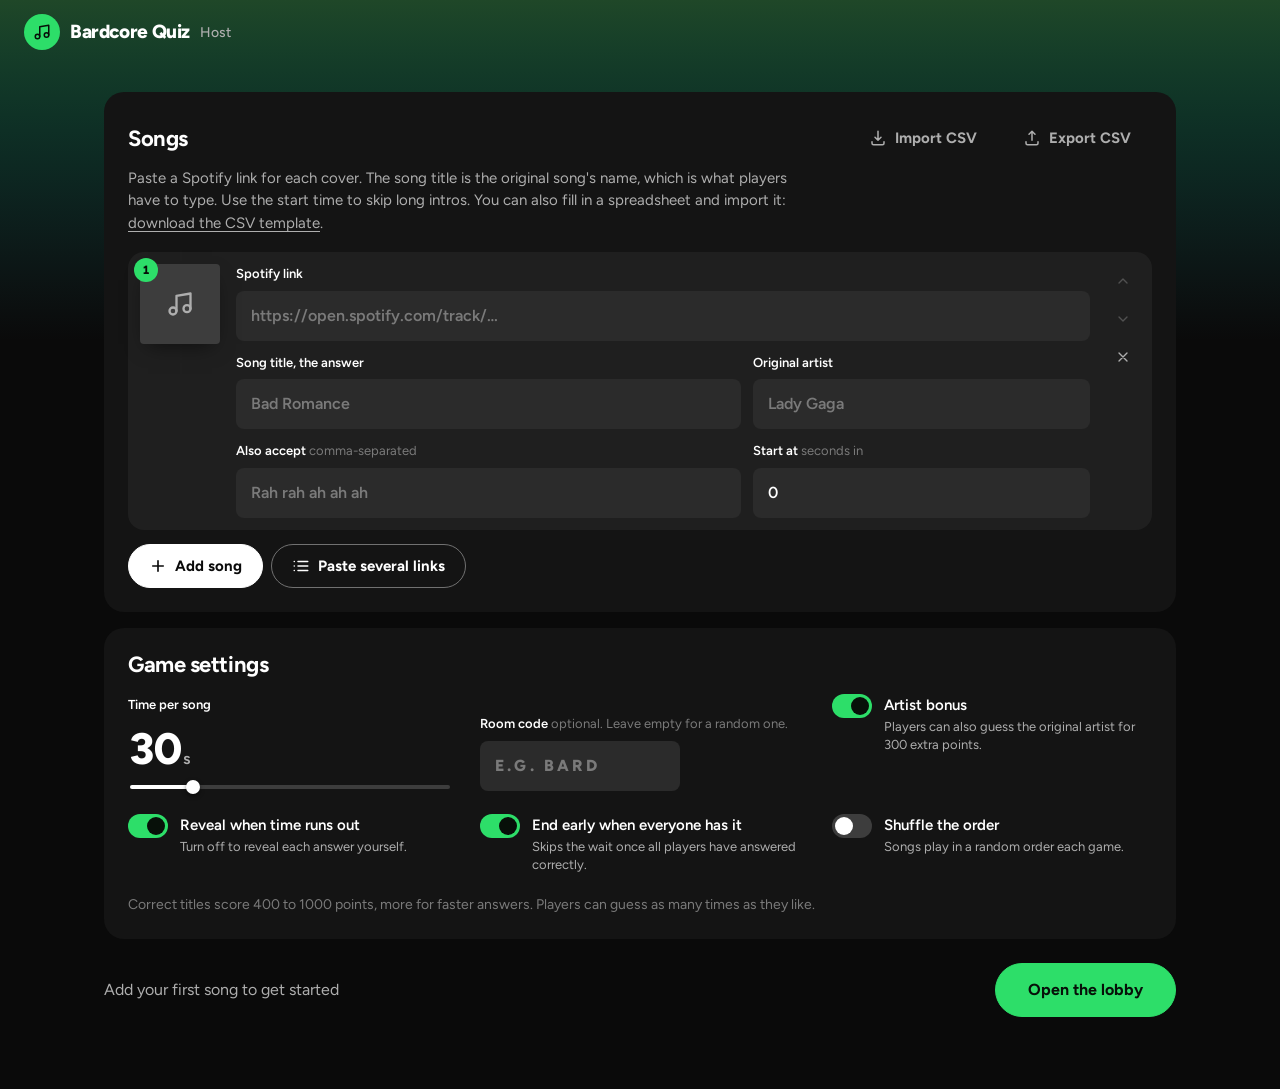
==== commit 9995f96f: "Add CSV import/export, CSV template and an optional fixed room code - Import CSV appends songs (neve" ====
--- a/host.html
+++ b/host.html
@@ -50,12 +50,13 @@
       <div class="panel-head">
         <h2>Songs</h2>
         <div class="row" style="gap:4px">
-          <button class="btn-quiet" id="btn-import"><svg><use href="#i-in"/></svg>Import</button>
-          <button class="btn-quiet" id="btn-export"><svg><use href="#i-out"/></svg>Export</button>
-          <input type="file" id="file-import" accept="application/json,.json" hidden>
+          <button class="btn-quiet" id="btn-import"><svg><use href="#i-in"/></svg>Import CSV</button>
+          <button class="btn-quiet" id="btn-export"><svg><use href="#i-out"/></svg>Export CSV</button>
+          <input type="file" id="file-import" accept=".csv,text/csv,.tsv,.txt,.json,application/json" hidden>
         </div>
       </div>
-      <p class="lede">Paste a Spotify link for each cover. The song title is the original song's name, which is what players have to type. Use the start time to skip long intros.</p>
+      <p class="lede">Paste a Spotify link for each cover. The song title is the original song's name, which is what players have to type. Use the start time to skip long intros. You can also fill in a spreadsheet and import it: <a href="#" id="btn-template">download the CSV template</a>.</p>
+      <div id="import-msg" class="notice" hidden></div>
       <div class="song-list" id="song-list"></div>
       <div class="row" style="margin-top:14px;gap:8px">
         <button class="btn-light" id="btn-add"><svg><use href="#i-add"/></svg>Add song</button>
@@ -75,6 +76,9 @@
           <div class="val" id="duration-val">30<small>s</small></div>
           <input type="range" id="set-duration" min="10" max="120" step="5" aria-label="Time per song in seconds">
         </div>
+        <label class="field" for="set-code"><span>Room code <span class="hint">optional. Leave empty for a random one.</span></span>
+          <input id="set-code" maxlength="4" autocomplete="off" autocapitalize="characters" spellcheck="false" placeholder="e.g. BARD" style="font-weight:800;letter-spacing:.2em;text-transform:uppercase;max-width:200px">
+        </label>
         <label class="toggle"><input type="checkbox" id="set-artist"><span class="track"></span><span>Artist bonus<small>Players can also guess the original artist for 300 extra points.</small></span></label>
         <label class="toggle"><input type="checkbox" id="set-autoreveal"><span class="track"></span><span>Reveal when time runs out<small>Turn off to reveal each answer yourself.</small></span></label>
         <label class="toggle"><input type="checkbox" id="set-early"><span class="track"></span><span>End early when everyone has it<small>Skips the wait once all players have answered correctly.</small></span></label>
